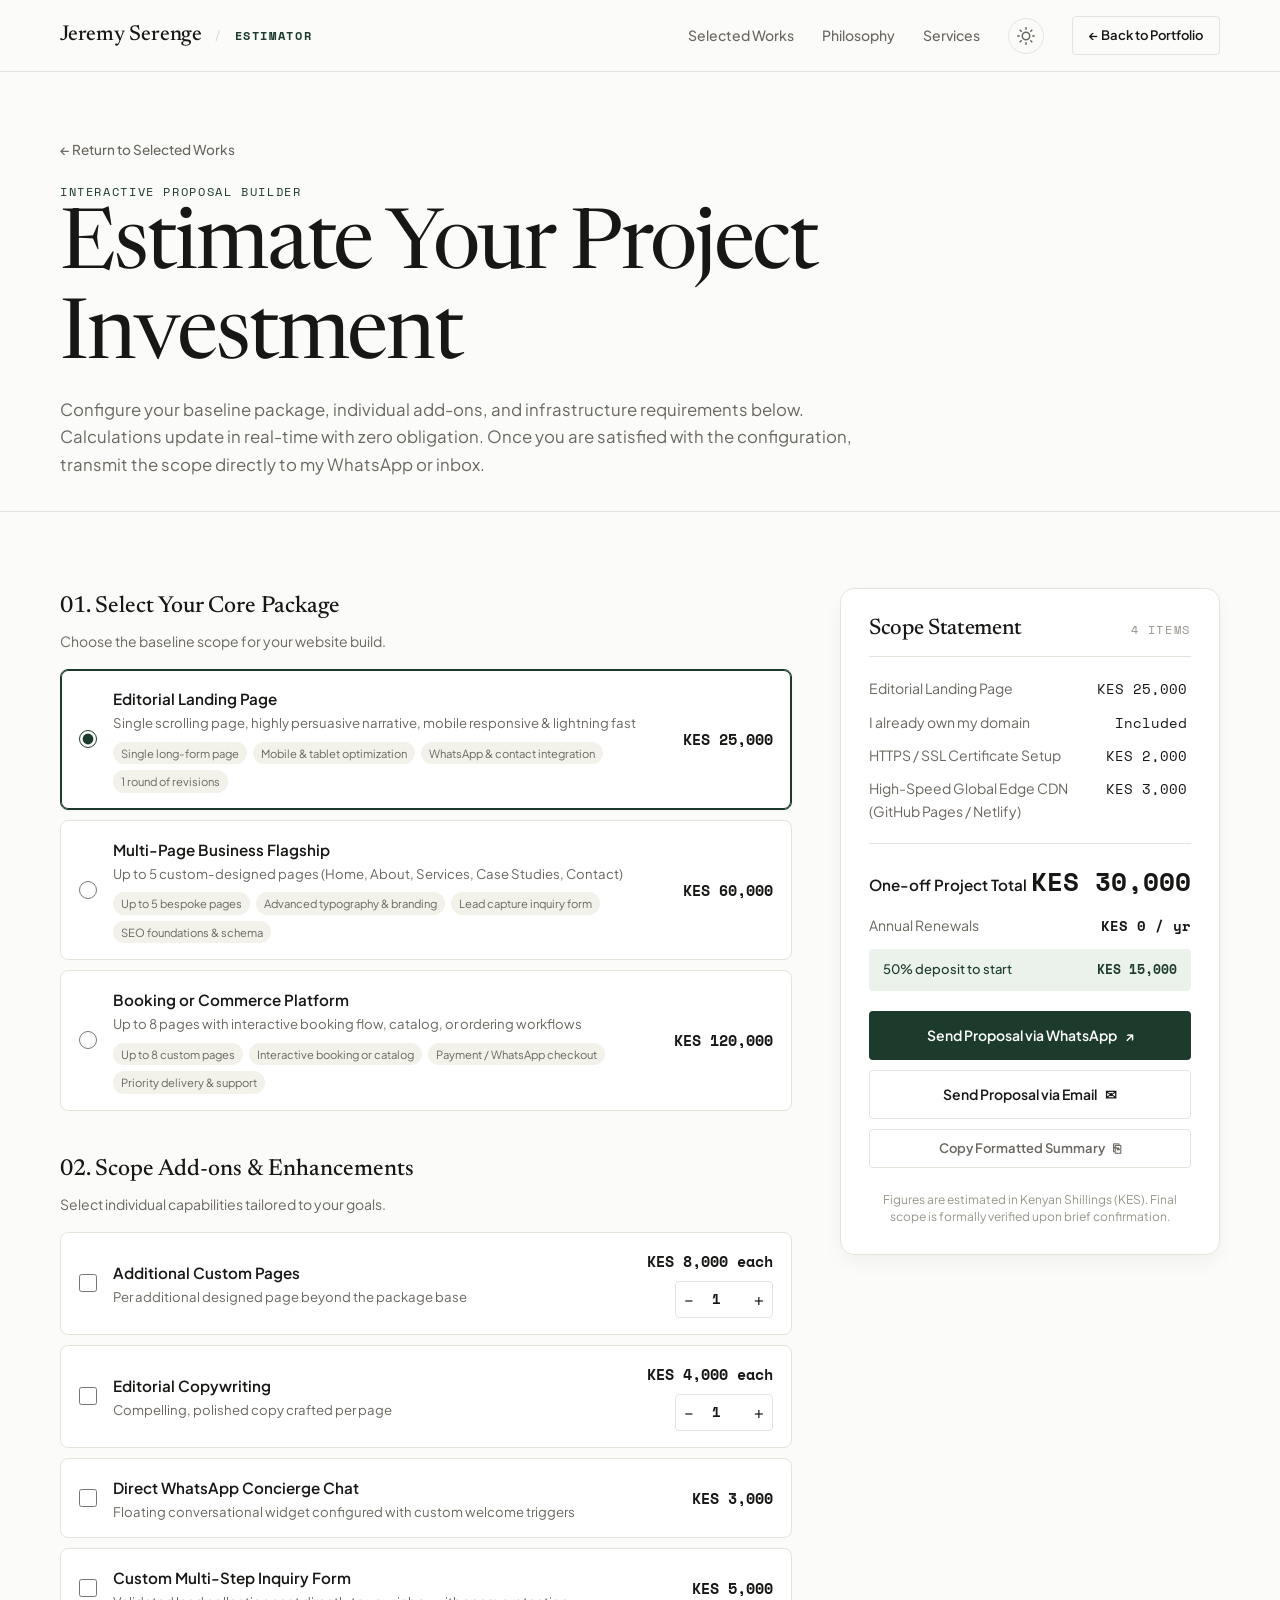
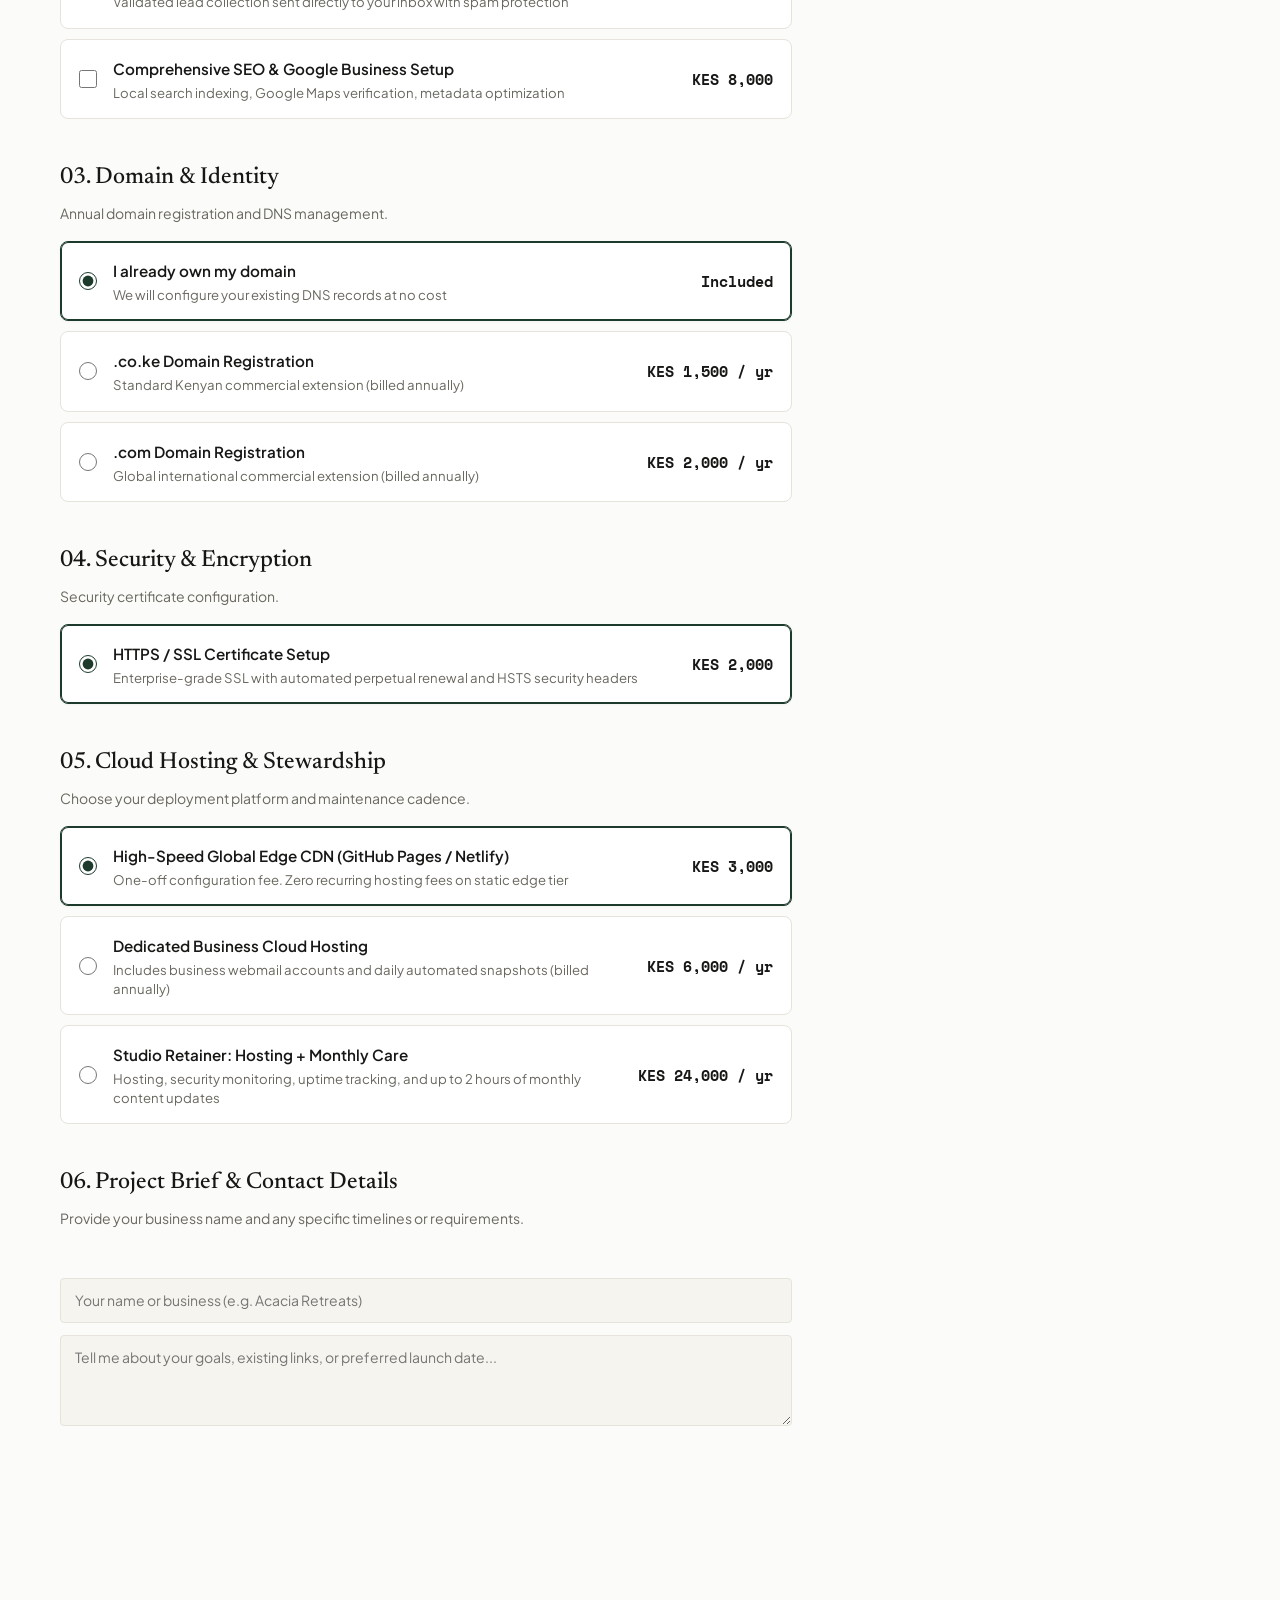
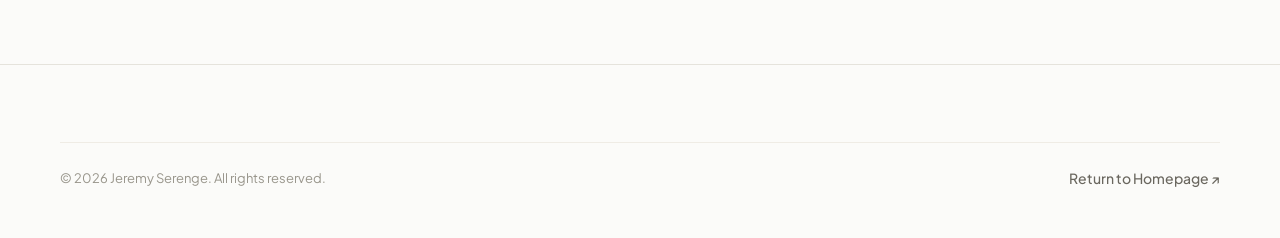
==== quote/index.html @ 9bf489de "Transform site into editorial portfolio and dedicated quote builder" ====
<!DOCTYPE html>
<html lang="en">
<head>
  <meta charset="utf-8">
  <meta name="viewport" content="width=device-width, initial-scale=1.0">
  <meta name="robots" content="noindex">
  <title>Project Investment Estimator | Jeremy Serenge</title>
  
  <link rel="preconnect" href="https://fonts.googleapis.com">
  <link rel="preconnect" href="https://fonts.gstatic.com" crossorigin>
  <link href="https://fonts.googleapis.com/css2?family=Newsreader:ital,opsz,wght@0,6..72,400;0,6..72,500;0,6..72,600;1,6..72,400;1,6..72,500&family=Plus+Jakarta+Sans:wght@400;500;600;700&family=Space+Mono:wght@400;700&display=swap" rel="stylesheet">
  
  <link rel="stylesheet" href="../assets/css/main.css">
  <style>
    /* Estimator-specific adjustments */
    .quote-hero {
      padding-top: clamp(2.5rem, 5vw, 4rem);
      padding-bottom: 2rem;
      border-bottom: 1px solid var(--border);
    }
    .back-nav {
      display: inline-flex;
      align-items: center;
      gap: 8px;
      font-size: 0.85rem;
      font-weight: 500;
      color: var(--text-secondary);
      margin-bottom: 16px;
      transition: color 0.15s ease;
    }
    .back-nav:hover {
      color: var(--text);
    }
    .toast {
      position: fixed;
      bottom: 80px;
      left: 50%;
      transform: translateX(-50%) translateY(20px);
      background: var(--text);
      color: var(--bg);
      padding: 10px 20px;
      border-radius: var(--radius-pill);
      font-size: 0.85rem;
      font-weight: 600;
      opacity: 0;
      pointer-events: none;
      transition: all 0.25s cubic-bezier(0.16, 1, 0.3, 1);
      z-index: 1000;
      box-shadow: var(--shadow-lg);
    }
    .toast.show {
      opacity: 1;
      transform: translateX(-50%) translateY(0);
    }
  </style>
</head>
<body>

  <!-- Site Navigation Header -->
  <header class="site-header">
    <div class="container header-inner">
      <div class="brand-mark">
        <a href="../index.html" class="brand-title" id="site-name">Jeremy Serenge</a>
        <span class="mono-tag" style="opacity:0.4;">/</span>
        <span class="mono-tag" style="color:var(--accent); font-weight:700;">ESTIMATOR</span>
      </div>
      
      <nav class="header-nav">
        <a href="../index.html#works" class="nav-link">Selected Works</a>
        <a href="../index.html#philosophy" class="nav-link">Philosophy</a>
        <a href="../index.html#services" class="nav-link">Services</a>
        
        <button class="theme-toggle" id="theme-btn" aria-label="Toggle theme">
          <svg width="18" height="18" viewBox="0 0 24 24" fill="none" stroke="currentColor" stroke-width="2" stroke-linecap="round" stroke-linejoin="round">
            <circle cx="12" cy="12" r="5"></circle>
            <line x1="12" y1="1" x2="12" y2="3"></line>
            <line x1="12" y1="21" x2="12" y2="23"></line>
            <line x1="4.22" y1="4.22" x2="5.64" y2="5.64"></line>
            <line x1="18.36" y1="18.36" x2="19.78" y2="19.78"></line>
            <line x1="1" y1="12" x2="3" y2="12"></line>
            <line x1="21" y1="12" x2="23" y2="12"></line>
            <line x1="4.22" y1="19.78" x2="5.64" y2="18.36"></line>
            <line x1="18.36" y1="5.64" x2="19.78" y2="4.22"></line>
          </svg>
        </button>

        <a href="../index.html" class="btn btn-outline btn-sm">← Back to Portfolio</a>
      </nav>
    </div>
  </header>

  <main>
    <!-- Estimator Introduction -->
    <section class="quote-hero">
      <div class="container">
        <a href="../index.html" class="back-nav">← Return to Selected Works</a>
        <div class="section-title-wrap">
          <div>
            <span class="mono-tag" style="color:var(--accent);">INTERACTIVE PROPOSAL BUILDER</span>
            <h1 class="hero-title" style="margin-bottom:12px;">Estimate Your Project Investment</h1>
          </div>
        </div>
        <p class="section-desc" style="max-width:68ch;">
          Configure your baseline package, individual add-ons, and infrastructure requirements below. Calculations update in real-time with zero obligation. Once you are satisfied with the configuration, transmit the scope directly to my WhatsApp or inbox.
        </p>
      </div>
    </section>

    <!-- Estimator Form & Interactive Statement -->
    <section style="padding: 2.5rem 0 6rem;">
      <div class="container">
        <div class="quote-layout">
          <!-- Left Column: Form Controls -->
          <div class="quote-form-col">
            <form id="quote-form" onsubmit="return false">
              <div id="pricing-groups-container">
                <!-- Dynamically generated from site-data.js -->
              </div>

              <!-- Client Information & Scope Notes -->
              <fieldset class="quote-group" style="border-top:1px solid var(--border); padding-top:32px;">
                <legend class="quote-legend">
                  <span class="quote-legend-title">06. Project Brief &amp; Contact Details</span>
                  <span class="quote-legend-desc">Provide your business name and any specific timelines or requirements.</span>
                </legend>
                
                <div class="quote-inputs-group">
                  <input type="text" id="client-name" class="quote-field" placeholder="Your name or business (e.g. Acacia Retreats)" autocomplete="name">
                  <textarea id="client-notes" class="quote-field" rows="3" placeholder="Tell me about your goals, existing links, or preferred launch date..."></textarea>
                </div>
              </fieldset>
            </form>
          </div>

          <!-- Right Column: Sticky Statement of Investment -->
          <aside class="quote-summary-card" id="summary-section">
            <div class="summary-heading">
              <h2 class="summary-title">Scope Statement</h2>
              <span class="mono-tag" id="summary-item-count">0 ITEMS</span>
            </div>

            <ul class="summary-items-list" id="summary-lines">
              <!-- Itemized line items populated by JS -->
            </ul>

            <div class="summary-totals">
              <div class="total-row">
                <span style="font-weight:600; font-size:0.95rem;">One-off Project Total</span>
                <span class="total-main" id="total-once">KES 0</span>
              </div>
              <div class="total-row" style="color:var(--text-secondary); font-size:0.875rem;">
                <span>Annual Renewals</span>
                <span class="opt-price" id="total-year" style="font-size:0.875rem;">KES 0 / yr</span>
              </div>
              <div class="deposit-callout" id="deposit-box">
                <span id="deposit-label">50% deposit to commence</span>
                <span id="deposit-amount" style="font-family:var(--font-mono); font-weight:700;">KES 0</span>
              </div>
            </div>

            <div class="quote-btn-stack">
              <a class="btn btn-accent" id="btn-whatsapp" target="_blank" rel="noopener">
                <span>Send Proposal via WhatsApp</span>
                <span>↗</span>
              </a>
              <a class="btn btn-outline" id="btn-email">
                <span>Send Proposal via Email</span>
                <span>✉</span>
              </a>
              <button type="button" class="btn btn-outline btn-sm" id="btn-copy" onclick="copyQuoteSummary()" style="color:var(--text-secondary);">
                <span>Copy Formatted Summary</span>
                <span>⎘</span>
              </button>
            </div>

            <p style="font-size:0.75rem; color:var(--text-tertiary); line-height:1.4; text-align:center; margin-top:4px;">
              Figures are estimated in Kenyan Shillings (KES). Final scope is formally verified upon brief confirmation.
            </p>
          </aside>
        </div>
      </div>
    </section>
  </main>

  <!-- Mobile Floating Quick Bar -->
  <div class="mobile-quote-bar">
    <div class="mobile-quote-total-group">
      <span class="mobile-total-label">Estimated Investment</span>
      <span class="mobile-total-val" id="mobile-bar-total">KES 0</span>
    </div>
    <button class="btn btn-accent btn-sm" onclick="scrollToSummary()">
      <span>Review &amp; Transmit</span>
      <span>↑</span>
    </button>
  </div>

  <!-- Toast Notification -->
  <div class="toast" id="toast">Summary copied to clipboard</div>

  <!-- Site Footer -->
  <footer class="site-footer">
    <div class="container">
      <div class="footer-bottom">
        <span>&copy; <span id="year">2026</span> <span id="footer-cr-name">Jeremy Serenge</span>. All rights reserved.</span>
        <a href="../index.html" class="nav-link">Return to Homepage ↗</a>
      </div>
    </div>
  </footer>

  <script src="../assets/site-data.js"></script>
  <script>
    const S = window.SITE;
    const P = S.pricing;
    const currency = P.currency || 'KES';
    const kes = n => `${currency} ${Math.round(n).toLocaleString('en-US')}`;

    // Theme Management
    const themeBtn = document.getElementById('theme-btn');
    const currentTheme = localStorage.getItem('theme') || (window.matchMedia('(prefers-color-scheme: dark)').matches ? 'dark' : 'light');
    document.documentElement.setAttribute('data-theme', currentTheme);

    themeBtn.addEventListener('click', () => {
      const active = document.documentElement.getAttribute('data-theme');
      const next = active === 'dark' ? 'light' : 'dark';
      document.documentElement.setAttribute('data-theme', next);
      localStorage.setItem('theme', next);
    });

    if (S.me) {
      document.getElementById('site-name').textContent = S.me.name;
      document.getElementById('footer-cr-name').textContent = S.me.name;
      document.title = `Project Investment Estimator | ${S.me.name}`;
    }

    // Render Pricing Groups
    const groupsContainer = document.getElementById('pricing-groups-container');
    groupsContainer.innerHTML = P.groups.map(g => {
      const isMulti = !!g.multi;
      const inputType = isMulti ? 'checkbox' : 'radio';

      const itemsHtml = g.items.map((it, i) => {
        const isChecked = !isMulti && i === 0;
        const featuresHtml = it.features ? `
          <div class="opt-features">
            ${it.features.map(f => `<span class="opt-pill">${f}</span>`).join('')}
          </div>` : '';

        const stepperHtml = it.qty ? `
          <div class="opt-qty-stepper" onclick="event.stopPropagation()">
            <button type="button" class="qty-btn" onclick="stepQty('${it.id}', -1)">−</button>
            <input type="number" class="qty-input" min="1" max="20" value="1" data-q="${it.id}" aria-label="Quantity" oninput="calculateQuote()">
            <button type="button" class="qty-btn" onclick="stepQty('${it.id}', 1)">+</button>
          </div>` : '';

        return `
          <label class="quote-card-opt" for="opt-${it.id}">
            <input type="${inputType}" name="${g.id}" id="opt-${it.id}" value="${it.id}" ${isChecked ? 'checked' : ''} onchange="calculateQuote()">
            <div class="opt-details">
              <span class="opt-label">${it.label}</span>
              ${it.note ? `<span class="opt-note">${it.note}</span>` : ''}
              ${featuresHtml}
            </div>
            <div class="opt-price-col">
              <span class="opt-price">
                ${it.price ? kes(it.price) + (it.per === 'year' ? ' / yr' : '') + (it.qty ? ' each' : '') : 'Included'}
              </span>
              ${stepperHtml}
            </div>
          </label>
        `;
      }).join('');

      return `
        <fieldset class="quote-group">
          <legend class="quote-legend">
            <span class="quote-legend-title">${g.title}</span>
            ${g.description ? `<span class="quote-legend-desc">${g.description}</span>` : ''}
          </legend>
          <div class="options-stack">
            ${itemsHtml}
          </div>
        </fieldset>
      `;
    }).join('');

    window.stepQty = function(id, delta) {
      const input = document.querySelector(`[data-q="${id}"]`);
      if (!input) return;
      const current = parseInt(input.value, 10) || 1;
      const next = Math.max(1, current + delta);
      input.value = next;
      // Also ensure parent checkbox is checked
      const checkbox = document.getElementById(`opt-${id}`);
      if (checkbox && !checkbox.checked) checkbox.checked = true;
      calculateQuote();
    };

    let cachedSummaryText = '';

    window.calculateQuote = function() {
      let onceTotal = 0;
      let yearTotal = 0;
      let lineItems = [];

      P.groups.forEach(g => {
        g.items.forEach(it => {
          const input = document.querySelector(`input[name="${g.id}"][value="${it.id}"]`);
          if (!input || !input.checked) return;

          const qtyEl = document.querySelector(`[data-q="${it.id}"]`);
          const qty = qtyEl ? Math.max(1, parseInt(qtyEl.value, 10) || 1) : 1;
          const cost = (it.price || 0) * qty;

          if (it.per === 'year') {
            yearTotal += cost;
          } else {
            onceTotal += cost;
          }

          if (cost > 0 || it.price === 0) {
            lineItems.push({
              label: it.label + (qty > 1 ? ` (×${qty})` : ''),
              cost: cost,
              isYearly: it.per === 'year'
            });
          }
        });
      });

      // Update UI lines
      const linesContainer = document.getElementById('summary-lines');
      linesContainer.innerHTML = lineItems.map(item => `
        <li class="summary-item-row">
          <span class="summary-item-label">${item.label}</span>
          <span class="summary-item-val">${item.cost > 0 ? kes(item.cost) + (item.isYearly ? '/yr' : '') : 'Included'}</span>
        </li>
      `).join('');

      document.getElementById('summary-item-count').textContent = `${lineItems.length} ITEMS`;
      document.getElementById('total-once').textContent = kes(onceTotal);
      document.getElementById('mobile-bar-total').textContent = kes(onceTotal);
      document.getElementById('total-year').textContent = `${kes(yearTotal)} / yr`;

      const depositVal = Math.round(onceTotal * (P.depositPct || 50) / 100);
      document.getElementById('deposit-amount').textContent = kes(depositVal);
      document.getElementById('deposit-label').textContent = `${P.depositPct || 50}% deposit to start`;

      // Compose Share Message
      const clientName = (document.getElementById('client-name').value || '').trim() || '(Not provided)';
      const clientNotes = (document.getElementById('client-notes').value || '').trim() || 'None';

      const itemsText = lineItems.map(it => `• ${it.label}: ${it.cost > 0 ? kes(it.cost) + (it.isYearly ? '/yr' : '') : 'Included'}`).join('\n');
      
      const message = `*Website Project Proposal — ${S.me.name}*\n\n` +
        `*Client / Business:* ${clientName}\n\n` +
        `*Selected Scope & Specifications:*\n${itemsText}\n\n` +
        `*One-off Investment Total:* ${kes(onceTotal)}\n` +
        (yearTotal > 0 ? `*Annual Renewals:* ${kes(yearTotal)}/year\n` : '') +
        `*Initial Deposit (${P.depositPct || 50}%):* ${kes(depositVal)}\n\n` +
        `*Project Notes / Brief:* ${clientNotes}\n\n` +
        `Generated via ${window.location.origin}${window.location.pathname}`;

      cachedSummaryText = message;

      // WhatsApp Link
      const waNumber = S.me.whatsapp || '';
      document.getElementById('btn-whatsapp').href = `https://wa.me/${waNumber}?text=${encodeURIComponent(message)}`;

      // Email Link
      const emailRecipient = S.me.email || '';
      const emailSubject = `Website Project Proposal — ${clientName !== '(Not provided)' ? clientName : 'New Client'}`;
      document.getElementById('btn-email').href = `mailto:${emailRecipient}?subject=${encodeURIComponent(emailSubject)}&body=${encodeURIComponent(message)}`;
    };

    window.copyQuoteSummary = function() {
      if (!cachedSummaryText) calculateQuote();
      navigator.clipboard.writeText(cachedSummaryText).then(() => {
        showToast('Summary copied to clipboard');
      }).catch(() => {
        showToast('Unable to copy automatically');
      });
    };

    window.showToast = function(msg) {
      const toast = document.getElementById('toast');
      toast.textContent = msg;
      toast.classList.add('show');
      setTimeout(() => toast.classList.remove('show'), 2500);
    };

    window.scrollToSummary = function() {
      document.getElementById('summary-section').scrollIntoView({ behavior: 'smooth' });
    };

    document.getElementById('client-name').addEventListener('input', calculateQuote);
    document.getElementById('client-notes').addEventListener('input', calculateQuote);

    // Initial calculation
    calculateQuote();
    document.getElementById('year').textContent = new Date().getFullYear();
  </script>
</body>
</html>
---- assets/css/main.css ----
/* ==========================================================================
   Editorial Design System — Webquotations / Studio Portfolio
   ========================================================================== */

:root {
  --font-serif: 'Newsreader', Georgia, 'Times New Roman', serif;
  --font-sans: 'Plus Jakarta Sans', -apple-system, BlinkMacSystemFont, 'Segoe UI', Roboto, sans-serif;
  --font-mono: 'Space Mono', 'JetBrains Mono', SFMono-Regular, Menlo, monospace;

  /* Editorial Palette (Light Default) */
  --bg: #FBFBF9;
  --bg-subtle: #F5F4EE;
  --surface: #FFFFFF;
  --surface-alt: #F2F1EA;
  --text: #171715;
  --text-secondary: #6A675F;
  --text-tertiary: #98958B;
  --border: #E5E3DC;
  --border-subtle: #EFECE5;
  --border-focus: #171715;
  
  --accent: #1D3B2C;
  --accent-hover: #29533E;
  --accent-light: #EBF2EC;
  --accent-on: #FFFFFF;
  --terracotta: #A4572D;
  --terracotta-light: #F7EEE7;

  --radius-sm: 4px;
  --radius-md: 8px;
  --radius-lg: 14px;
  --radius-pill: 9999px;

  --shadow-sm: 0 1px 3px rgba(23, 23, 21, 0.04);
  --shadow-md: 0 8px 24px -4px rgba(23, 23, 21, 0.06);
  --shadow-lg: 0 20px 48px -8px rgba(23, 23, 21, 0.08);

  --container-max: 1240px;
  --container-narrow: 840px;
  --header-height: 72px;
}

[data-theme="dark"] {
  --bg: #121312;
  --bg-subtle: #181918;
  --surface: #1B1D1B;
  --surface-alt: #222421;
  --text: #F3F2ED;
  --text-secondary: #9B988E;
  --text-tertiary: #6C6A62;
  --border: #2E302D;
  --border-subtle: #242623;
  --border-focus: #F3F2ED;

  --accent: #499E71;
  --accent-hover: #5DB585;
  --accent-light: #16261C;
  --accent-on: #0D1610;
  --terracotta: #D77B4A;
  --terracotta-light: #2A1A12;

  --shadow-sm: 0 1px 3px rgba(0, 0, 0, 0.3);
  --shadow-md: 0 8px 24px -4px rgba(0, 0, 0, 0.45);
  --shadow-lg: 0 20px 48px -8px rgba(0, 0, 0, 0.6);
}

@media (prefers-color-scheme: dark) {
  :root:not([data-theme="light"]) {
    --bg: #121312;
    --bg-subtle: #181918;
    --surface: #1B1D1B;
    --surface-alt: #222421;
    --text: #F3F2ED;
    --text-secondary: #9B988E;
    --text-tertiary: #6C6A62;
    --border: #2E302D;
    --border-subtle: #242623;
    --border-focus: #F3F2ED;

    --accent: #499E71;
    --accent-hover: #5DB585;
    --accent-light: #16261C;
    --accent-on: #0D1610;
    --terracotta: #D77B4A;
    --terracotta-light: #2A1A12;

    --shadow-sm: 0 1px 3px rgba(0, 0, 0, 0.3);
    --shadow-md: 0 8px 24px -4px rgba(0, 0, 0, 0.45);
    --shadow-lg: 0 20px 48px -8px rgba(0, 0, 0, 0.6);
  }
}

/* ==========================================================================
   Base Styles & Reset
   ========================================================================== */
*, *::before, *::after {
  box-sizing: border-box;
  margin: 0;
  padding: 0;
}

html {
  font-size: 16px;
  scroll-behavior: smooth;
  scroll-padding-top: calc(var(--header-height) + 24px);
  -webkit-text-size-adjust: 100%;
}

body {
  background-color: var(--bg);
  color: var(--text);
  font-family: var(--font-sans);
  font-size: 1rem;
  line-height: 1.65;
  -webkit-font-smoothing: antialiased;
  -moz-osx-font-smoothing: grayscale;
  transition: background-color 0.25s ease, color 0.25s ease;
  overflow-x: hidden;
}

img, svg {
  display: block;
  max-width: 100%;
  height: auto;
}

a {
  color: inherit;
  text-decoration: none;
}

button, input, select, textarea {
  font: inherit;
  color: inherit;
}

:focus-visible {
  outline: 2px solid var(--accent);
  outline-offset: 3px;
}

/* ==========================================================================
   Typography
   ========================================================================== */
h1, h2, h3, h4, h5, h6 {
  font-family: var(--font-serif);
  font-weight: 400;
  line-height: 1.15;
  color: var(--text);
  letter-spacing: -0.015em;
}

.serif-italic {
  font-family: var(--font-serif);
  font-style: italic;
}

.mono-tag {
  font-family: var(--font-mono);
  font-size: 0.725rem;
  letter-spacing: 0.14em;
  text-transform: uppercase;
  color: var(--text-tertiary);
}

/* ==========================================================================
   Containers & Layout Grids
   ========================================================================== */
.container {
  width: 100%;
  max-width: var(--container-max);
  margin-left: auto;
  margin-right: auto;
  padding-left: clamp(1.25rem, 4vw, 2.5rem);
  padding-right: clamp(1.25rem, 4vw, 2.5rem);
}

.container-narrow {
  width: 100%;
  max-width: var(--container-narrow);
  margin-left: auto;
  margin-right: auto;
  padding-left: clamp(1.25rem, 4vw, 2.5rem);
  padding-right: clamp(1.25rem, 4vw, 2.5rem);
}

/* ==========================================================================
   Navigation & Header
   ========================================================================== */
.site-header {
  position: sticky;
  top: 0;
  z-index: 100;
  height: var(--header-height);
  background: rgba(251, 251, 249, 0.88);
  backdrop-filter: blur(14px);
  -webkit-backdrop-filter: blur(14px);
  border-bottom: 1px solid var(--border);
  transition: background-color 0.25s ease, border-color 0.25s ease;
}

[data-theme="dark"] .site-header,
@media (prefers-color-scheme: dark) {
  :root:not([data-theme="light"]) .site-header {
    background: rgba(18, 19, 18, 0.88);
  }
}

.header-inner {
  display: flex;
  align-items: center;
  justify-content: space-between;
  height: 100%;
}

.brand-mark {
  display: flex;
  align-items: center;
  gap: 12px;
}

.brand-title {
  font-family: var(--font-serif);
  font-size: 1.35rem;
  font-weight: 500;
  letter-spacing: -0.01em;
}

.status-badge {
  display: inline-flex;
  align-items: center;
  gap: 6px;
  padding: 4px 10px;
  background: var(--accent-light);
  color: var(--accent);
  border-radius: var(--radius-pill);
  font-size: 0.75rem;
  font-weight: 500;
}

.status-dot {
  width: 6px;
  height: 6px;
  border-radius: 50%;
  background-color: currentColor;
  position: relative;
}

.status-dot::after {
  content: '';
  position: absolute;
  inset: -3px;
  border-radius: 50%;
  background-color: currentColor;
  opacity: 0.35;
  animation: pulse-ring 2s infinite ease-out;
}

@keyframes pulse-ring {
  0% { transform: scale(0.8); opacity: 0.6; }
  100% { transform: scale(2.2); opacity: 0; }
}

.header-nav {
  display: flex;
  align-items: center;
  gap: 28px;
}

.nav-link {
  font-size: 0.875rem;
  font-weight: 500;
  color: var(--text-secondary);
  transition: color 0.15s ease;
}

.nav-link:hover, .nav-link.active {
  color: var(--text);
}

.theme-toggle {
  background: transparent;
  border: 1px solid var(--border);
  border-radius: var(--radius-pill);
  width: 36px;
  height: 36px;
  display: flex;
  align-items: center;
  justify-content: center;
  cursor: pointer;
  color: var(--text-secondary);
  transition: all 0.2s ease;
}

.theme-toggle:hover {
  color: var(--text);
  border-color: var(--text);
}

/* ==========================================================================
   Buttons & Links
   ========================================================================== */
.btn {
  display: inline-flex;
  align-items: center;
  justify-content: center;
  gap: 8px;
  padding: 12px 24px;
  font-size: 0.875rem;
  font-weight: 600;
  border-radius: var(--radius-sm);
  transition: all 0.2s cubic-bezier(0.16, 1, 0.3, 1);
  cursor: pointer;
  border: 1px solid transparent;
  white-space: nowrap;
}

.btn-primary {
  background: var(--text);
  color: var(--bg);
}

.btn-primary:hover {
  opacity: 0.9;
  transform: translateY(-1px);
}

.btn-accent {
  background: var(--accent);
  color: var(--accent-on);
}

.btn-accent:hover {
  background: var(--accent-hover);
  transform: translateY(-1px);
}

.btn-outline {
  background: transparent;
  border-color: var(--border);
  color: var(--text);
}

.btn-outline:hover {
  border-color: var(--text);
  background: var(--surface-alt);
}

.btn-sm {
  padding: 8px 16px;
  font-size: 0.8125rem;
}

/* ==========================================================================
   Editorial Hero Section
   ========================================================================== */
.hero-section {
  padding-top: clamp(3.5rem, 8vw, 7rem);
  padding-bottom: clamp(3.5rem, 8vw, 6rem);
  border-bottom: 1px solid var(--border);
}

.hero-meta {
  display: flex;
  align-items: center;
  gap: 16px;
  margin-bottom: 24px;
}

.hero-title {
  font-size: clamp(2.6rem, 6.5vw, 5.2rem);
  font-weight: 400;
  line-height: 1.08;
  letter-spacing: -0.025em;
  max-width: 17ch;
  margin-bottom: 32px;
}

.hero-bio {
  font-size: clamp(1.05rem, 2vw, 1.25rem);
  line-height: 1.6;
  color: var(--text-secondary);
  max-width: 58ch;
  margin-bottom: 40px;
}

.hero-actions {
  display: flex;
  flex-wrap: wrap;
  gap: 16px;
  align-items: center;
}

.hero-indicators {
  margin-top: clamp(3rem, 6vw, 5rem);
  display: grid;
  grid-template-columns: repeat(auto-fit, minmax(200px, 1fr));
  gap: 24px;
  padding-top: 32px;
  border-top: 1px solid var(--border-subtle);
}

.indicator-item {
  display: flex;
  flex-direction: column;
  gap: 4px;
}

.indicator-value {
  font-family: var(--font-serif);
  font-size: 1.5rem;
  font-weight: 500;
  color: var(--text);
}

.indicator-label {
  font-size: 0.85rem;
  color: var(--text-secondary);
}

/* ==========================================================================
   Selected Works / Demos Section
   ========================================================================== */
.section-header {
  display: flex;
  flex-direction: column;
  gap: 12px;
  margin-bottom: clamp(2.5rem, 5vw, 4rem);
}

.section-title-wrap {
  display: flex;
  align-items: baseline;
  justify-content: space-between;
  flex-wrap: wrap;
  gap: 16px;
}

.section-title {
  font-size: clamp(2rem, 4vw, 3rem);
}

.section-desc {
  font-size: 1.05rem;
  color: var(--text-secondary);
  max-width: 56ch;
}

.works-grid {
  display: flex;
  flex-direction: column;
  gap: clamp(2.5rem, 5vw, 4.5rem);
}

.work-card {
  display: grid;
  grid-template-columns: 1.15fr 1fr;
  gap: clamp(2rem, 4vw, 3.5rem);
  align-items: center;
  padding-bottom: clamp(2.5rem, 5vw, 4.5rem);
  border-bottom: 1px solid var(--border-subtle);
}

.work-card:last-child {
  border-bottom: none;
  padding-bottom: 0;
}

.work-card.reverse {
  grid-template-columns: 1fr 1.15fr;
}

.work-card.reverse .work-visual {
  order: 2;
}

.work-card.reverse .work-content {
  order: 1;
}

.work-visual {
  position: relative;
  background: var(--surface-alt);
  border: 1px solid var(--border);
  border-radius: var(--radius-md);
  overflow: hidden;
  aspect-ratio: 16 / 10;
  transition: transform 0.3s cubic-bezier(0.16, 1, 0.3, 1), box-shadow 0.3s ease;
}

.work-visual:hover {
  transform: translateY(-2px);
  box-shadow: var(--shadow-md);
}

.work-img {
  width: 100%;
  height: 100%;
  object-fit: cover;
  object-position: center top;
}

.work-content {
  display: flex;
  flex-direction: column;
  gap: 16px;
}

.work-meta-top {
  display: flex;
  align-items: center;
  gap: 12px;
}

.work-title {
  font-size: clamp(1.8rem, 3.2vw, 2.4rem);
  font-weight: 500;
}

.work-type {
  font-size: 0.925rem;
  color: var(--terracotta);
  font-weight: 500;
}

.work-blurb {
  font-size: 1rem;
  color: var(--text-secondary);
  line-height: 1.6;
}

.work-tags {
  display: flex;
  flex-wrap: wrap;
  gap: 8px;
  margin-top: 4px;
}

.tag-badge {
  font-size: 0.75rem;
  padding: 4px 10px;
  background: var(--surface-alt);
  border: 1px solid var(--border-subtle);
  border-radius: var(--radius-pill);
  color: var(--text-secondary);
}

.work-links {
  display: flex;
  align-items: center;
  gap: 14px;
  margin-top: 8px;
}

/* ==========================================================================
   Studio Philosophy & Disciplines
   ========================================================================== */
.philosophy-grid {
  display: grid;
  grid-template-columns: repeat(auto-fit, minmax(260px, 1fr));
  gap: 32px;
}

.philosophy-item {
  border-top: 1px solid var(--border);
  padding-top: 24px;
  display: flex;
  flex-direction: column;
  gap: 12px;
}

.philosophy-num {
  font-family: var(--font-mono);
  font-size: 0.8rem;
  color: var(--accent);
}

.philosophy-title {
  font-size: 1.35rem;
  font-weight: 500;
}

.philosophy-desc {
  font-size: 0.925rem;
  color: var(--text-secondary);
  line-height: 1.65;
}

/* ==========================================================================
   Editorial Services Section
   ========================================================================== */
.services-list {
  display: grid;
  grid-template-columns: 1fr;
  border-top: 1px solid var(--border);
}

.service-row {
  display: grid;
  grid-template-columns: 80px 240px 1fr;
  gap: 24px;
  align-items: baseline;
  padding: 28px 0;
  border-bottom: 1px solid var(--border-subtle);
}

.service-num {
  font-family: var(--font-mono);
  font-size: 0.8rem;
  color: var(--text-tertiary);
}

.service-name {
  font-family: var(--font-serif);
  font-size: 1.35rem;
  font-weight: 500;
}

.service-summary {
  font-size: 0.95rem;
  color: var(--text-secondary);
  line-height: 1.6;
}

/* ==========================================================================
   Editorial CTA Banner
   ========================================================================== */
.cta-banner {
  background: var(--surface);
  border: 1px solid var(--border);
  border-radius: var(--radius-lg);
  padding: clamp(2.5rem, 6vw, 4.5rem);
  display: flex;
  flex-direction: column;
  gap: 24px;
  align-items: flex-start;
  box-shadow: var(--shadow-sm);
  margin-top: clamp(3rem, 6vw, 5rem);
}

.cta-banner h2 {
  font-size: clamp(2rem, 4vw, 3.2rem);
  max-width: 20ch;
}

.cta-banner p {
  color: var(--text-secondary);
  font-size: 1.1rem;
  max-width: 54ch;
}

/* ==========================================================================
   Interactive Quote Builder (quote/index.html)
   ========================================================================== */
.quote-layout {
  display: grid;
  grid-template-columns: 1fr 380px;
  gap: 48px;
  align-items: start;
  margin-top: 36px;
}

.quote-group {
  margin-bottom: 40px;
  border: none;
  padding: 0;
}

.quote-legend {
  display: flex;
  flex-direction: column;
  gap: 4px;
  margin-bottom: 16px;
  width: 100%;
}

.quote-legend-title {
  font-family: var(--font-serif);
  font-size: 1.45rem;
  font-weight: 500;
  color: var(--text);
}

.quote-legend-desc {
  font-size: 0.875rem;
  color: var(--text-secondary);
}

.options-stack {
  display: flex;
  flex-direction: column;
  gap: 10px;
}

.quote-card-opt {
  display: grid;
  grid-template-columns: auto 1fr auto;
  gap: 16px;
  align-items: center;
  padding: 16px 18px;
  background: var(--surface);
  border: 1px solid var(--border);
  border-radius: var(--radius-md);
  cursor: pointer;
  transition: all 0.2s cubic-bezier(0.16, 1, 0.3, 1);
  user-select: none;
}

.quote-card-opt:hover {
  border-color: var(--text-tertiary);
  background: var(--surface-alt);
}

.quote-card-opt:has(input:checked) {
  border-color: var(--accent);
  background: var(--surface);
  box-shadow: inset 0 0 0 1px var(--accent), var(--shadow-sm);
}

.quote-card-opt input[type="radio"],
.quote-card-opt input[type="checkbox"] {
  accent-color: var(--accent);
  width: 18px;
  height: 18px;
  cursor: pointer;
}

.opt-details {
  display: flex;
  flex-direction: column;
  gap: 3px;
}

.opt-label {
  font-weight: 600;
  font-size: 0.95rem;
  color: var(--text);
}

.opt-note {
  font-size: 0.825rem;
  color: var(--text-secondary);
  line-height: 1.4;
}

.opt-features {
  display: flex;
  flex-wrap: wrap;
  gap: 6px;
  margin-top: 6px;
}

.opt-pill {
  font-size: 0.7rem;
  padding: 2px 8px;
  background: var(--surface-alt);
  border-radius: var(--radius-pill);
  color: var(--text-secondary);
}

.opt-price-col {
  text-align: right;
  display: flex;
  flex-direction: column;
  align-items: flex-end;
  gap: 8px;
}

.opt-price {
  font-family: var(--font-mono);
  font-weight: 600;
  font-size: 0.925rem;
  color: var(--text);
  white-space: nowrap;
}

.opt-qty-stepper {
  display: inline-flex;
  align-items: center;
  border: 1px solid var(--border);
  border-radius: var(--radius-sm);
  background: var(--surface);
}

.qty-btn {
  background: transparent;
  border: none;
  padding: 4px 8px;
  cursor: pointer;
  color: var(--text);
}

.qty-input {
  width: 44px;
  text-align: center;
  border: none;
  background: transparent;
  font-family: var(--font-mono);
  font-size: 0.85rem;
  font-weight: 600;
}

/* Statement of Investment (Sticky Summary on Desktop) */
.quote-summary-card {
  position: sticky;
  top: calc(var(--header-height) + 24px);
  background: var(--surface);
  border: 1px solid var(--border);
  border-radius: var(--radius-lg);
  padding: 28px;
  box-shadow: var(--shadow-md);
  display: flex;
  flex-direction: column;
  gap: 20px;
}

.summary-heading {
  display: flex;
  align-items: baseline;
  justify-content: space-between;
  border-bottom: 1px solid var(--border);
  padding-bottom: 14px;
}

.summary-title {
  font-family: var(--font-serif);
  font-size: 1.4rem;
  font-weight: 500;
}

.summary-items-list {
  list-style: none;
  display: flex;
  flex-direction: column;
  gap: 10px;
  max-height: 280px;
  overflow-y: auto;
  padding-right: 4px;
}

.summary-item-row {
  display: flex;
  justify-content: space-between;
  align-items: baseline;
  font-size: 0.875rem;
  gap: 12px;
}

.summary-item-label {
  color: var(--text-secondary);
}

.summary-item-val {
  font-family: var(--font-mono);
  font-weight: 500;
  color: var(--text);
  white-space: nowrap;
}

.summary-totals {
  border-top: 1px solid var(--border);
  padding-top: 16px;
  display: flex;
  flex-direction: column;
  gap: 12px;
}

.total-row {
  display: flex;
  justify-content: space-between;
  align-items: baseline;
}

.total-main {
  font-family: var(--font-mono);
  font-size: 1.6rem;
  font-weight: 700;
  color: var(--text);
}

.deposit-callout {
  background: var(--accent-light);
  color: var(--accent);
  padding: 10px 14px;
  border-radius: var(--radius-sm);
  font-size: 0.8125rem;
  display: flex;
  justify-content: space-between;
  font-weight: 500;
}

.quote-inputs-group {
  display: flex;
  flex-direction: column;
  gap: 12px;
}

.quote-field {
  width: 100%;
  padding: 10px 14px;
  background: var(--bg-subtle);
  border: 1px solid var(--border);
  border-radius: var(--radius-sm);
  color: var(--text);
  font-size: 0.875rem;
  transition: border-color 0.15s;
}

.quote-field:focus {
  outline: none;
  border-color: var(--text);
}

.quote-btn-stack {
  display: flex;
  flex-direction: column;
  gap: 10px;
}

/* Mobile Sticky Bar for Quote */
.mobile-quote-bar {
  display: none;
  position: fixed;
  bottom: 0;
  left: 0;
  right: 0;
  z-index: 90;
  background: var(--surface);
  border-top: 1px solid var(--border);
  padding: 12px 20px;
  box-shadow: 0 -4px 16px rgba(0, 0, 0, 0.08);
  justify-content: space-between;
  align-items: center;
}

.mobile-quote-total-group {
  display: flex;
  flex-direction: column;
}

.mobile-total-label {
  font-size: 0.75rem;
  color: var(--text-secondary);
}

.mobile-total-val {
  font-family: var(--font-mono);
  font-size: 1.25rem;
  font-weight: 700;
  color: var(--text);
}

/* ==========================================================================
   Interactive Device Preview Modal
   ========================================================================== */
.preview-modal-backdrop {
  position: fixed;
  inset: 0;
  z-index: 1000;
  background: rgba(18, 19, 18, 0.75);
  backdrop-filter: blur(8px);
  -webkit-backdrop-filter: blur(8px);
  display: flex;
  align-items: center;
  justify-content: center;
  padding: 20px;
  opacity: 0;
  pointer-events: none;
  transition: opacity 0.25s ease;
}

.preview-modal-backdrop.open {
  opacity: 1;
  pointer-events: auto;
}

.preview-modal-box {
  width: 100%;
  max-width: 1100px;
  height: 90vh;
  background: var(--surface);
  border: 1px solid var(--border);
  border-radius: var(--radius-lg);
  box-shadow: var(--shadow-lg);
  display: flex;
  flex-direction: column;
  overflow: hidden;
  transform: translateY(12px) scale(0.98);
  transition: transform 0.25s cubic-bezier(0.16, 1, 0.3, 1);
}

.preview-modal-backdrop.open .preview-modal-box {
  transform: translateY(0) scale(1);
}

.preview-modal-header {
  padding: 14px 20px;
  border-bottom: 1px solid var(--border);
  display: flex;
  align-items: center;
  justify-content: space-between;
  background: var(--bg-subtle);
}

.preview-device-switcher {
  display: inline-flex;
  background: var(--surface);
  border: 1px solid var(--border);
  border-radius: var(--radius-pill);
  padding: 2px;
}

.device-btn {
  background: transparent;
  border: none;
  padding: 4px 12px;
  font-size: 0.75rem;
  font-weight: 600;
  border-radius: var(--radius-pill);
  cursor: pointer;
  color: var(--text-secondary);
  transition: all 0.15s;
}

.device-btn.active {
  background: var(--text);
  color: var(--bg);
}

.preview-frame-wrap {
  flex: 1;
  background: var(--bg-subtle);
  display: flex;
  align-items: center;
  justify-content: center;
  padding: 20px;
  overflow: hidden;
}

.preview-frame {
  width: 100%;
  height: 100%;
  border: none;
  background: #FFF;
  border-radius: var(--radius-md);
  box-shadow: var(--shadow-md);
  transition: all 0.3s cubic-bezier(0.16, 1, 0.3, 1);
}

.preview-frame.phone-mode {
  width: 390px;
  height: 780px;
  max-height: 100%;
  border-radius: 36px;
  border: 8px solid #222;
  box-shadow: var(--shadow-lg);
}

/* ==========================================================================
   Colophon / Footer
   ========================================================================== */
.site-footer {
  border-top: 1px solid var(--border);
  padding: clamp(3rem, 6vw, 5rem) 0 3rem;
  margin-top: clamp(4rem, 8vw, 7rem);
}

.footer-grid {
  display: grid;
  grid-template-columns: 2fr 1fr 1fr;
  gap: 40px;
  margin-bottom: 48px;
}

.footer-brand {
  display: flex;
  flex-direction: column;
  gap: 12px;
  max-width: 40ch;
}

.footer-nav-col {
  display: flex;
  flex-direction: column;
  gap: 12px;
}

.footer-heading {
  font-family: var(--font-mono);
  font-size: 0.75rem;
  letter-spacing: 0.12em;
  text-transform: uppercase;
  color: var(--text-tertiary);
  margin-bottom: 4px;
}

.footer-bottom {
  display: flex;
  justify-content: space-between;
  align-items: center;
  flex-wrap: wrap;
  gap: 16px;
  padding-top: 24px;
  border-top: 1px solid var(--border-subtle);
  font-size: 0.8125rem;
  color: var(--text-tertiary);
}

/* ==========================================================================
   Responsive Breakpoints
   ========================================================================== */
@media (max-width: 960px) {
  .work-card, .work-card.reverse {
    grid-template-columns: 1fr;
    gap: 24px;
  }
  .work-card.reverse .work-visual {
    order: 1;
  }
  .work-card.reverse .work-content {
    order: 2;
  }
  .service-row {
    grid-template-columns: 60px 1fr;
  }
  .service-summary {
    grid-column: 2;
  }
  .quote-layout {
    grid-template-columns: 1fr;
  }
  .quote-summary-card {
    position: static;
  }
  .mobile-quote-bar {
    display: flex;
  }
  .footer-grid {
    grid-template-columns: 1fr;
    gap: 32px;
  }
}

@media (max-width: 640px) {
  .hero-indicators {
    grid-template-columns: 1fr;
    gap: 16px;
  }
  .service-row {
    grid-template-columns: 1fr;
    gap: 8px;
  }
  .service-summary {
    grid-column: 1;
  }
  .quote-card-opt {
    grid-template-columns: auto 1fr;
    align-items: start;
  }
  .opt-price-col {
    grid-column: 2;
    align-items: flex-start;
    text-align: left;
    margin-top: 6px;
  }
  .header-nav {
    display: none;
  }
}
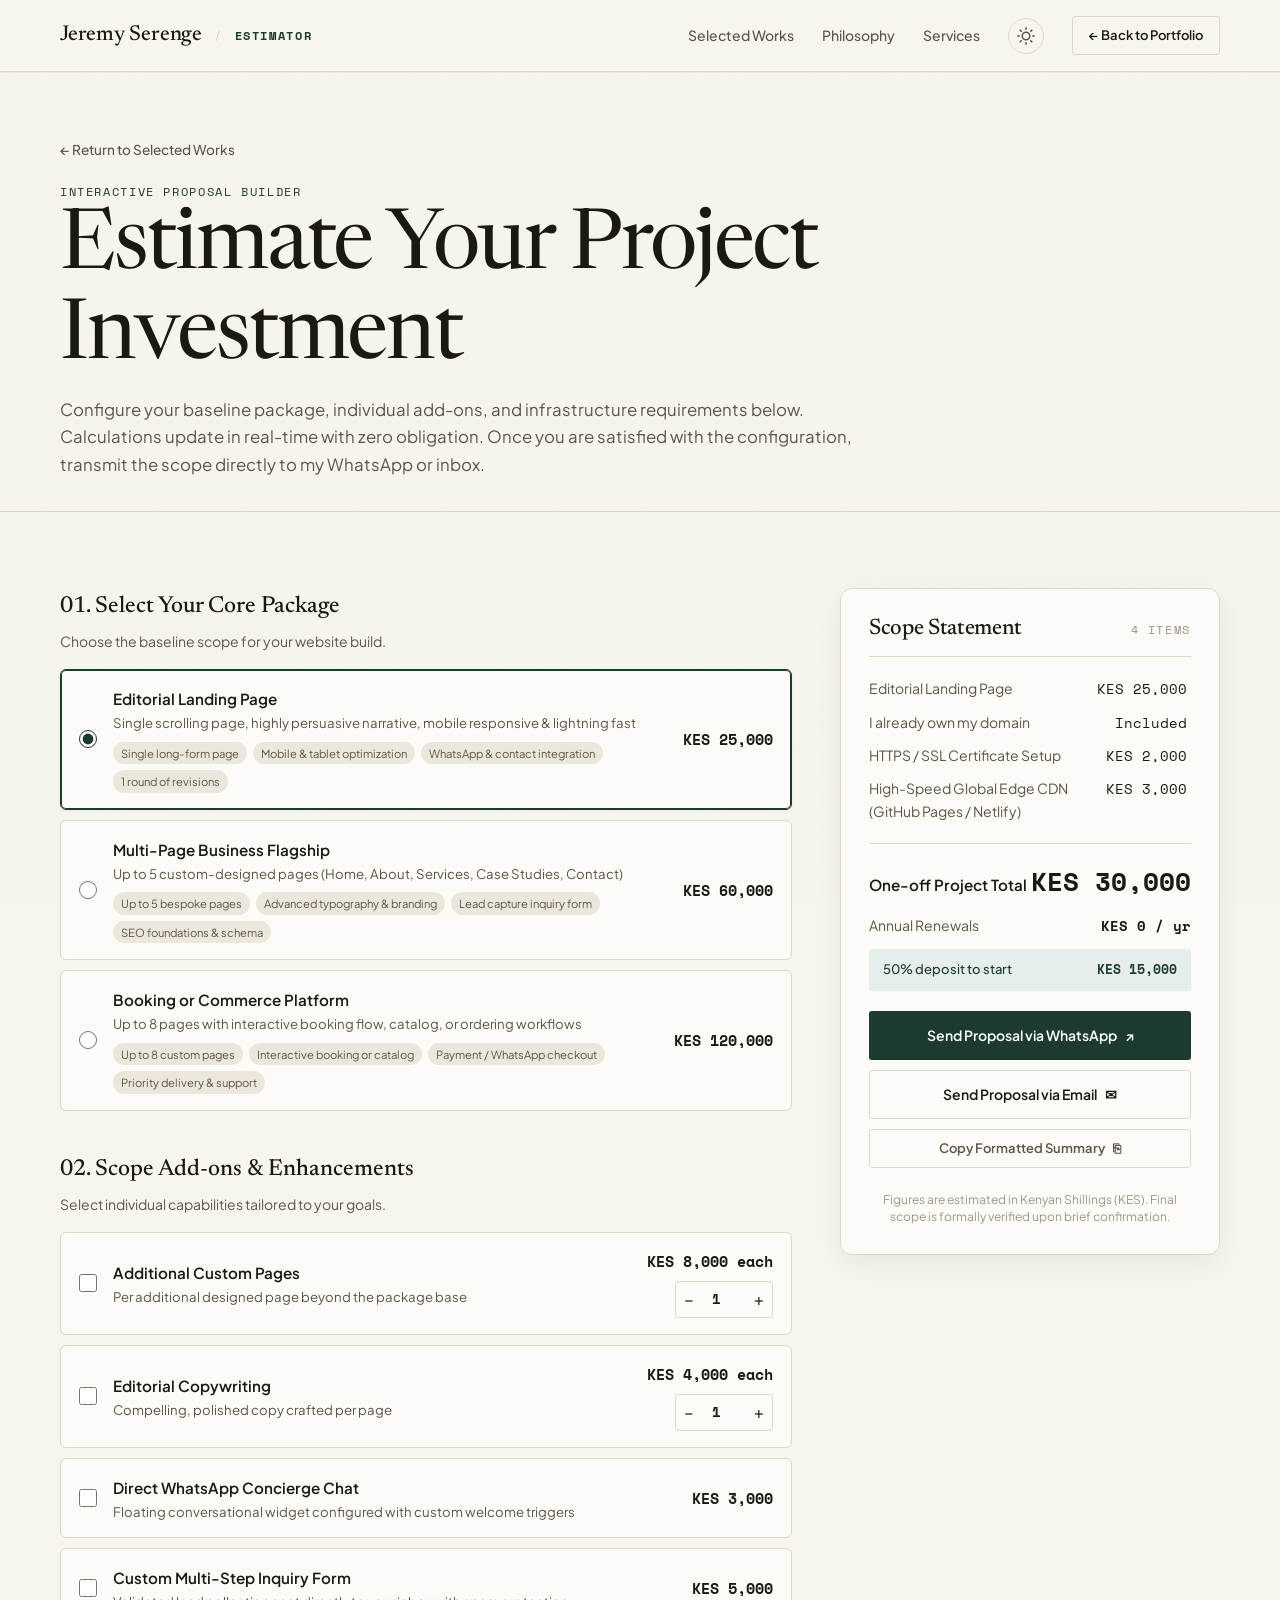
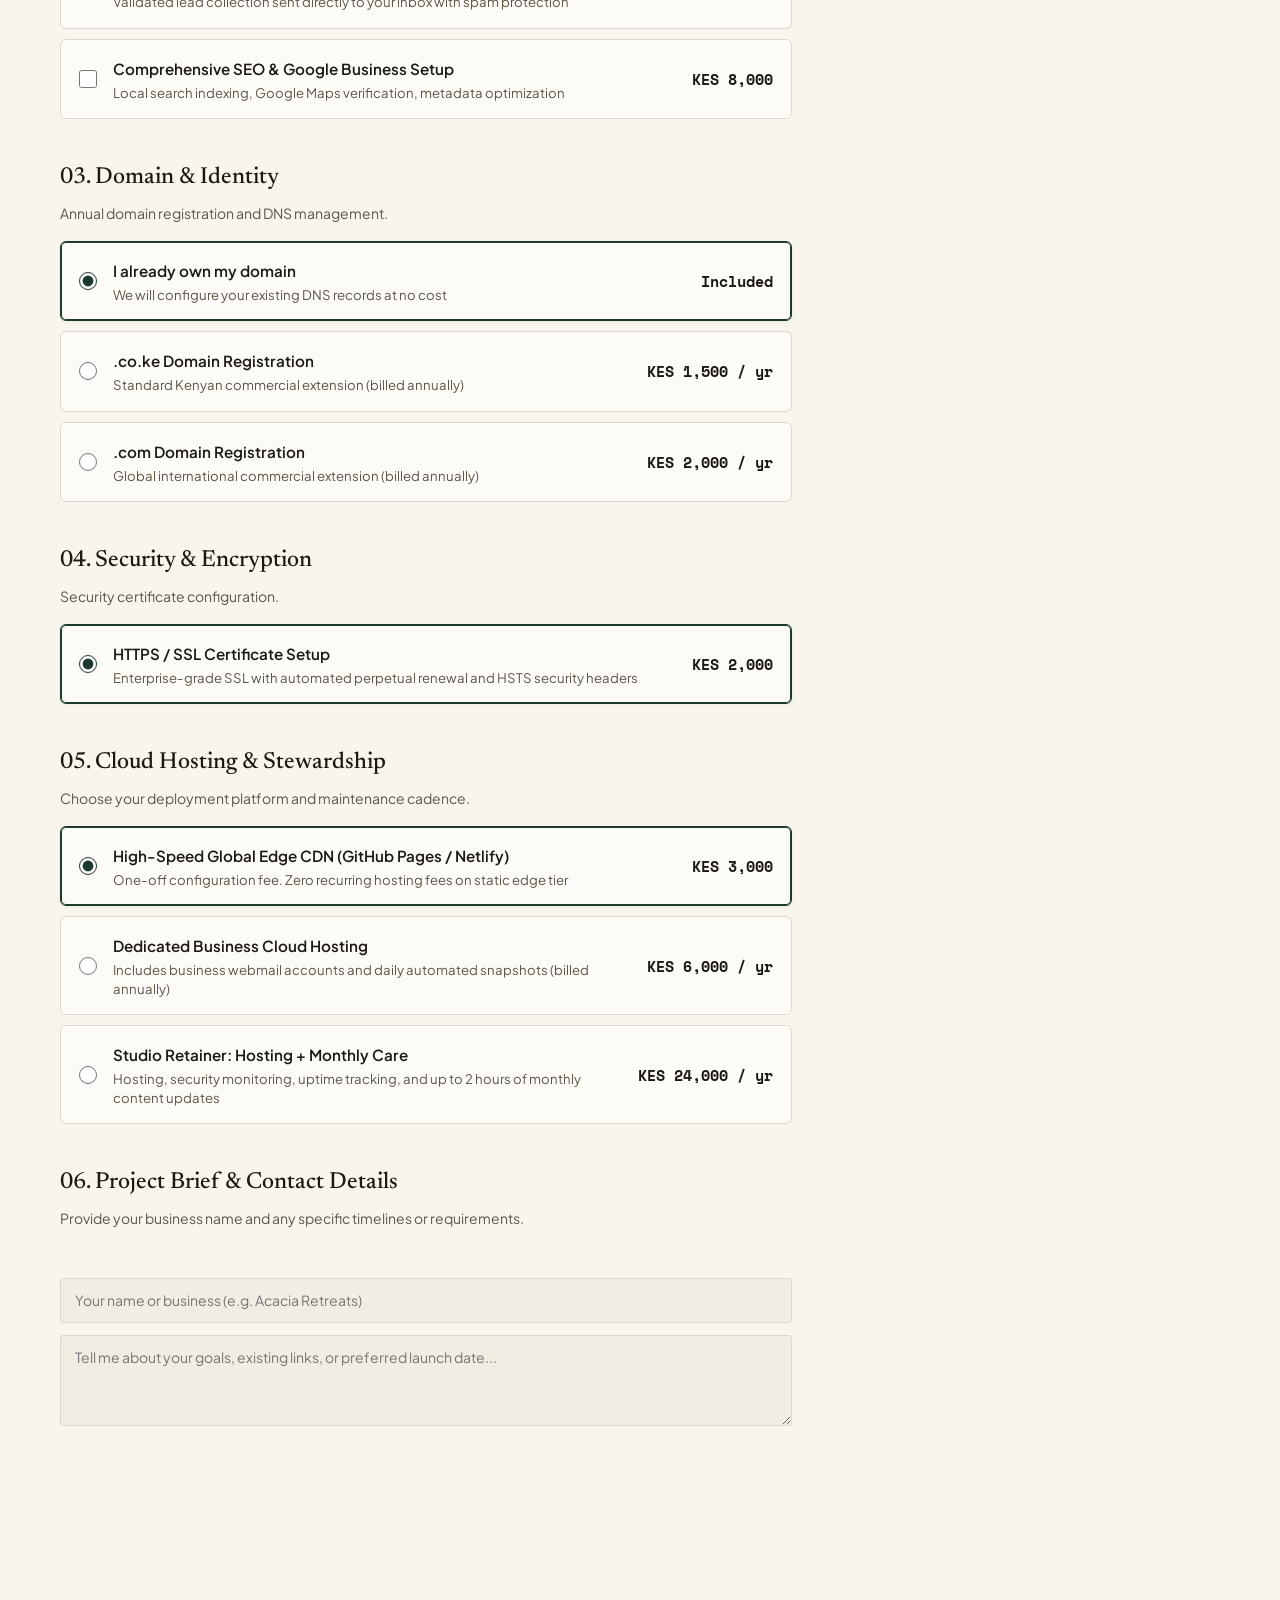
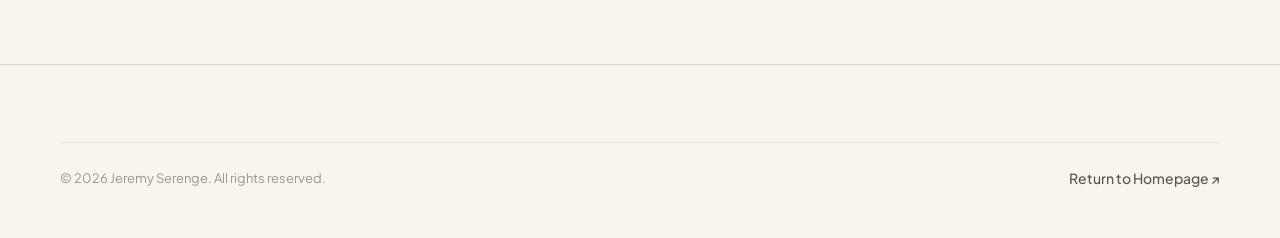
==== commit 00a410a2: "UI overhaul: premium warm parchment palette, grain texture, gold accents, light-first default" ====
--- a/quote/index.html
+++ b/quote/index.html
@@ -11,6 +11,8 @@
   <link href="https://fonts.googleapis.com/css2?family=Newsreader:ital,opsz,wght@0,6..72,400;0,6..72,500;0,6..72,600;1,6..72,400;1,6..72,500&family=Plus+Jakarta+Sans:wght@400;500;600;700&family=Space+Mono:wght@400;700&display=swap" rel="stylesheet">
   
   <link rel="stylesheet" href="../assets/css/main.css">
+  <!-- Set theme before first paint to prevent flash -->
+  <script>document.documentElement.setAttribute('data-theme', localStorage.getItem('theme') || 'light');</script>
   <style>
     /* Estimator-specific adjustments */
     .quote-hero {
@@ -216,7 +218,7 @@
 
     // Theme Management
     const themeBtn = document.getElementById('theme-btn');
-    const currentTheme = localStorage.getItem('theme') || (window.matchMedia('(prefers-color-scheme: dark)').matches ? 'dark' : 'light');
+    const currentTheme = localStorage.getItem('theme') || 'light';
     document.documentElement.setAttribute('data-theme', currentTheme);
 
     themeBtn.addEventListener('click', () => {
--- a/assets/css/main.css
+++ b/assets/css/main.css
@@ -1,5 +1,5 @@
 /* ==========================================================================
-   Editorial Design System — Webquotations / Studio Portfolio
+   Premium Luxury Editorial Design System — Webquotations / Studio Portfolio
    ========================================================================== */
 
 :root {
@@ -7,88 +7,79 @@
   --font-sans: 'Plus Jakarta Sans', -apple-system, BlinkMacSystemFont, 'Segoe UI', Roboto, sans-serif;
   --font-mono: 'Space Mono', 'JetBrains Mono', SFMono-Regular, Menlo, monospace;
 
-  /* Editorial Palette (Light Default) */
-  --bg: #FBFBF9;
-  --bg-subtle: #F5F4EE;
-  --surface: #FFFFFF;
-  --surface-alt: #F2F1EA;
-  --text: #171715;
-  --text-secondary: #6A675F;
-  --text-tertiary: #98958B;
-  --border: #E5E3DC;
-  --border-subtle: #EFECE5;
-  --border-focus: #171715;
-  
-  --accent: #1D3B2C;
-  --accent-hover: #29533E;
-  --accent-light: #EBF2EC;
-  --accent-on: #FFFFFF;
-  --terracotta: #A4572D;
-  --terracotta-light: #F7EEE7;
-
-  --radius-sm: 4px;
-  --radius-md: 8px;
-  --radius-lg: 14px;
+  /* ── Premium Warm Parchment Palette (designed default) ── */
+  --bg:              #F8F5EF;   /* aged ivory / warm parchment               */
+  --bg-subtle:       #F2EDE3;   /* deeper warm recess                        */
+  --surface:         #FDFBF7;   /* crisp warm white — cards & surfaces       */
+  --surface-alt:     #ECE7DC;   /* warm sand — section backgrounds           */
+  --text:            #1C1812;   /* rich warm near-black                      */
+  --text-secondary:  #5C5548;   /* warm umber                                */
+  --text-tertiary:   #9E9688;   /* warm stone — captions & mono tags         */
+  --border:          #DDD7CB;   /* warm linen border                         */
+  --border-subtle:   #EAE5DC;   /* barely-there divider                      */
+  --border-focus:    #1C1812;
+
+  /* ── Deep Forest Green (primary accent) ── */
+  --accent:          #1D3B2C;
+  --accent-hover:    #2A5240;
+  --accent-light:    #E5EEEA;
+  --accent-on:       #FFFFFF;
+
+  /* ── Gold / Brass (luxury secondary accent) ── */
+  --gold:            #9C7B3A;
+  --gold-light:      #F6EED8;
+  --gold-on:         #FFFFFF;
+
+  /* ── Terracotta ── */
+  --terracotta:      #9E5030;
+  --terracotta-light:#F7ECE6;
+
+  --radius-sm:   3px;
+  --radius-md:   6px;
+  --radius-lg:   12px;
   --radius-pill: 9999px;
 
-  --shadow-sm: 0 1px 3px rgba(23, 23, 21, 0.04);
-  --shadow-md: 0 8px 24px -4px rgba(23, 23, 21, 0.06);
-  --shadow-lg: 0 20px 48px -8px rgba(23, 23, 21, 0.08);
-
-  --container-max: 1240px;
+  --shadow-sm:   0 1px 4px rgba(28, 24, 18, 0.05);
+  --shadow-md:   0 8px 28px -4px rgba(28, 24, 18, 0.09);
+  --shadow-lg:   0 24px 56px -8px rgba(28, 24, 18, 0.12);
+  --shadow-card: 0 2px 12px rgba(28, 24, 18, 0.06), 0 0 0 1px var(--border);
+
+  --container-max:    1240px;
   --container-narrow: 840px;
-  --header-height: 72px;
-}
-
+  --header-height:    72px;
+}
+
+/* ── Dark mode (kept for the toggle — not auto-applied) ── */
 [data-theme="dark"] {
-  --bg: #121312;
-  --bg-subtle: #181918;
-  --surface: #1B1D1B;
-  --surface-alt: #222421;
-  --text: #F3F2ED;
-  --text-secondary: #9B988E;
-  --text-tertiary: #6C6A62;
-  --border: #2E302D;
-  --border-subtle: #242623;
-  --border-focus: #F3F2ED;
-
-  --accent: #499E71;
-  --accent-hover: #5DB585;
-  --accent-light: #16261C;
-  --accent-on: #0D1610;
-  --terracotta: #D77B4A;
-  --terracotta-light: #2A1A12;
-
-  --shadow-sm: 0 1px 3px rgba(0, 0, 0, 0.3);
-  --shadow-md: 0 8px 24px -4px rgba(0, 0, 0, 0.45);
-  --shadow-lg: 0 20px 48px -8px rgba(0, 0, 0, 0.6);
-}
-
-@media (prefers-color-scheme: dark) {
-  :root:not([data-theme="light"]) {
-    --bg: #121312;
-    --bg-subtle: #181918;
-    --surface: #1B1D1B;
-    --surface-alt: #222421;
-    --text: #F3F2ED;
-    --text-secondary: #9B988E;
-    --text-tertiary: #6C6A62;
-    --border: #2E302D;
-    --border-subtle: #242623;
-    --border-focus: #F3F2ED;
-
-    --accent: #499E71;
-    --accent-hover: #5DB585;
-    --accent-light: #16261C;
-    --accent-on: #0D1610;
-    --terracotta: #D77B4A;
-    --terracotta-light: #2A1A12;
-
-    --shadow-sm: 0 1px 3px rgba(0, 0, 0, 0.3);
-    --shadow-md: 0 8px 24px -4px rgba(0, 0, 0, 0.45);
-    --shadow-lg: 0 20px 48px -8px rgba(0, 0, 0, 0.6);
-  }
-}
+  --bg:              #131210;
+  --bg-subtle:       #1A1915;
+  --surface:         #1E1C18;
+  --surface-alt:     #252320;
+  --text:            #F0EDE6;
+  --text-secondary:  #9C9589;
+  --text-tertiary:   #6B6559;
+  --border:          #302D28;
+  --border-subtle:   #26231E;
+  --border-focus:    #F0EDE6;
+
+  --accent:          #5CA87C;
+  --accent-hover:    #70BE92;
+  --accent-light:    #182820;
+  --accent-on:       #0D1A12;
+
+  --gold:            #C4963D;
+  --gold-light:      #2A230F;
+  --gold-on:         #1A1200;
+
+  --terracotta:      #D07850;
+  --terracotta-light:#2C180E;
+
+  --shadow-sm:   0 1px 4px rgba(0, 0, 0, 0.35);
+  --shadow-md:   0 8px 28px -4px rgba(0, 0, 0, 0.50);
+  --shadow-lg:   0 24px 56px -8px rgba(0, 0, 0, 0.65);
+  --shadow-card: 0 2px 12px rgba(0, 0, 0, 0.30), 0 0 0 1px var(--border);
+}
+
 
 /* ==========================================================================
    Base Styles & Reset
@@ -114,9 +105,27 @@
   line-height: 1.65;
   -webkit-font-smoothing: antialiased;
   -moz-osx-font-smoothing: grayscale;
-  transition: background-color 0.25s ease, color 0.25s ease;
+  transition: background-color 0.3s ease, color 0.3s ease;
   overflow-x: hidden;
 }
+
+/* Subtle grain / texture overlay — adds tactile paper depth */
+body::before {
+  content: '';
+  position: fixed;
+  inset: 0;
+  z-index: 0;
+  pointer-events: none;
+  opacity: 0.035;
+  background-image: url("data:image/svg+xml,%3Csvg viewBox='0 0 256 256' xmlns='http://www.w3.org/2000/svg'%3E%3Cfilter id='noise'%3E%3CfeTurbulence type='fractalNoise' baseFrequency='0.9' numOctaves='4' stitchTiles='stitch'/%3E%3C/filter%3E%3Crect width='100%25' height='100%25' filter='url(%23noise)'/%3E%3C/svg%3E");
+  background-repeat: repeat;
+  background-size: 200px 200px;
+}
+
+/* Ensure content sits above the grain */
+body > * { position: relative; z-index: 1; }
+
+
 
 img, svg {
   display: block;
@@ -192,18 +201,19 @@
   top: 0;
   z-index: 100;
   height: var(--header-height);
-  background: rgba(251, 251, 249, 0.88);
-  backdrop-filter: blur(14px);
-  -webkit-backdrop-filter: blur(14px);
+  /* Warm parchment glass — feels intentional and premium */
+  background: rgba(248, 245, 239, 0.92);
+  backdrop-filter: blur(18px) saturate(1.4);
+  -webkit-backdrop-filter: blur(18px) saturate(1.4);
   border-bottom: 1px solid var(--border);
-  transition: background-color 0.25s ease, border-color 0.25s ease;
-}
-
-[data-theme="dark"] .site-header,
-@media (prefers-color-scheme: dark) {
-  :root:not([data-theme="light"]) .site-header {
-    background: rgba(18, 19, 18, 0.88);
-  }
+  /* Thin gold hairline above — barely visible, adds depth */
+  box-shadow: 0 1px 0 0 rgba(156, 123, 58, 0.08);
+  transition: background-color 0.3s ease, border-color 0.3s ease;
+}
+
+[data-theme="dark"] .site-header {
+  background: rgba(19, 18, 16, 0.92);
+  box-shadow: 0 1px 0 0 rgba(196, 150, 61, 0.12);
 }
 
 .header-inner {
@@ -231,11 +241,19 @@
   align-items: center;
   gap: 6px;
   padding: 4px 10px;
-  background: var(--accent-light);
-  color: var(--accent);
+  background: var(--gold-light);
+  color: var(--gold);
+  border: 1px solid rgba(156, 123, 58, 0.2);
   border-radius: var(--radius-pill);
   font-size: 0.75rem;
-  font-weight: 500;
+  font-weight: 600;
+  letter-spacing: 0.01em;
+}
+
+[data-theme="dark"] .status-badge {
+  background: var(--gold-light);
+  color: var(--gold);
+  border-color: rgba(196, 150, 61, 0.25);
 }
 
 .status-dot {
@@ -358,6 +376,18 @@
   padding-top: clamp(3.5rem, 8vw, 7rem);
   padding-bottom: clamp(3.5rem, 8vw, 6rem);
   border-bottom: 1px solid var(--border);
+  /* Warm light wash — like studio morning light on parchment */
+  background:
+    radial-gradient(ellipse 80% 60% at 30% -10%, rgba(156, 123, 58, 0.06) 0%, transparent 60%),
+    radial-gradient(ellipse 60% 50% at 80% 110%, rgba(29, 59, 44, 0.04) 0%, transparent 55%),
+    var(--bg);
+}
+
+[data-theme="dark"] .hero-section {
+  background:
+    radial-gradient(ellipse 80% 60% at 30% -10%, rgba(196, 150, 61, 0.04) 0%, transparent 60%),
+    radial-gradient(ellipse 60% 50% at 80% 110%, rgba(92, 168, 124, 0.03) 0%, transparent 55%),
+    var(--bg);
 }
 
 .hero-meta {
@@ -493,6 +523,32 @@
   box-shadow: var(--shadow-md);
 }
 
+.work-visual::after {
+  content: 'Interactive Demo ↗';
+  position: absolute;
+  bottom: 12px;
+  right: 12px;
+  background: rgba(18, 19, 18, 0.85);
+  color: #FFFFFF;
+  backdrop-filter: blur(8px);
+  -webkit-backdrop-filter: blur(8px);
+  padding: 5px 12px;
+  border-radius: var(--radius-pill);
+  font-family: var(--font-sans);
+  font-size: 0.725rem;
+  font-weight: 600;
+  letter-spacing: 0.03em;
+  opacity: 0;
+  transform: translateY(4px);
+  transition: all 0.2s ease;
+  pointer-events: none;
+}
+
+.work-visual:hover::after {
+  opacity: 1;
+  transform: translateY(0);
+}
+
 .work-img {
   width: 100%;
   height: 100%;
@@ -572,7 +628,7 @@
 .philosophy-num {
   font-family: var(--font-mono);
   font-size: 0.8rem;
-  color: var(--accent);
+  color: var(--gold);
 }
 
 .philosophy-title {
@@ -626,8 +682,9 @@
    Editorial CTA Banner
    ========================================================================== */
 .cta-banner {
-  background: var(--surface);
-  border: 1px solid var(--border);
+  background: linear-gradient(135deg, var(--surface) 0%, var(--gold-light) 100%);
+  border: 1px solid rgba(156, 123, 58, 0.22);
+  border-left: 3px solid var(--gold);
   border-radius: var(--radius-lg);
   padding: clamp(2.5rem, 6vw, 4.5rem);
   display: flex;
@@ -636,6 +693,27 @@
   align-items: flex-start;
   box-shadow: var(--shadow-sm);
   margin-top: clamp(3rem, 6vw, 5rem);
+  position: relative;
+  overflow: hidden;
+}
+
+/* Warm glow spot top-right */
+.cta-banner::before {
+  content: '';
+  position: absolute;
+  top: -40px;
+  right: -40px;
+  width: 240px;
+  height: 240px;
+  border-radius: 50%;
+  background: radial-gradient(circle, rgba(156, 123, 58, 0.07) 0%, transparent 70%);
+  pointer-events: none;
+}
+
+[data-theme="dark"] .cta-banner {
+  background: linear-gradient(135deg, var(--surface) 0%, var(--gold-light) 100%);
+  border-color: rgba(196, 150, 61, 0.25);
+  border-left-color: var(--gold);
 }
 
 .cta-banner h2 {
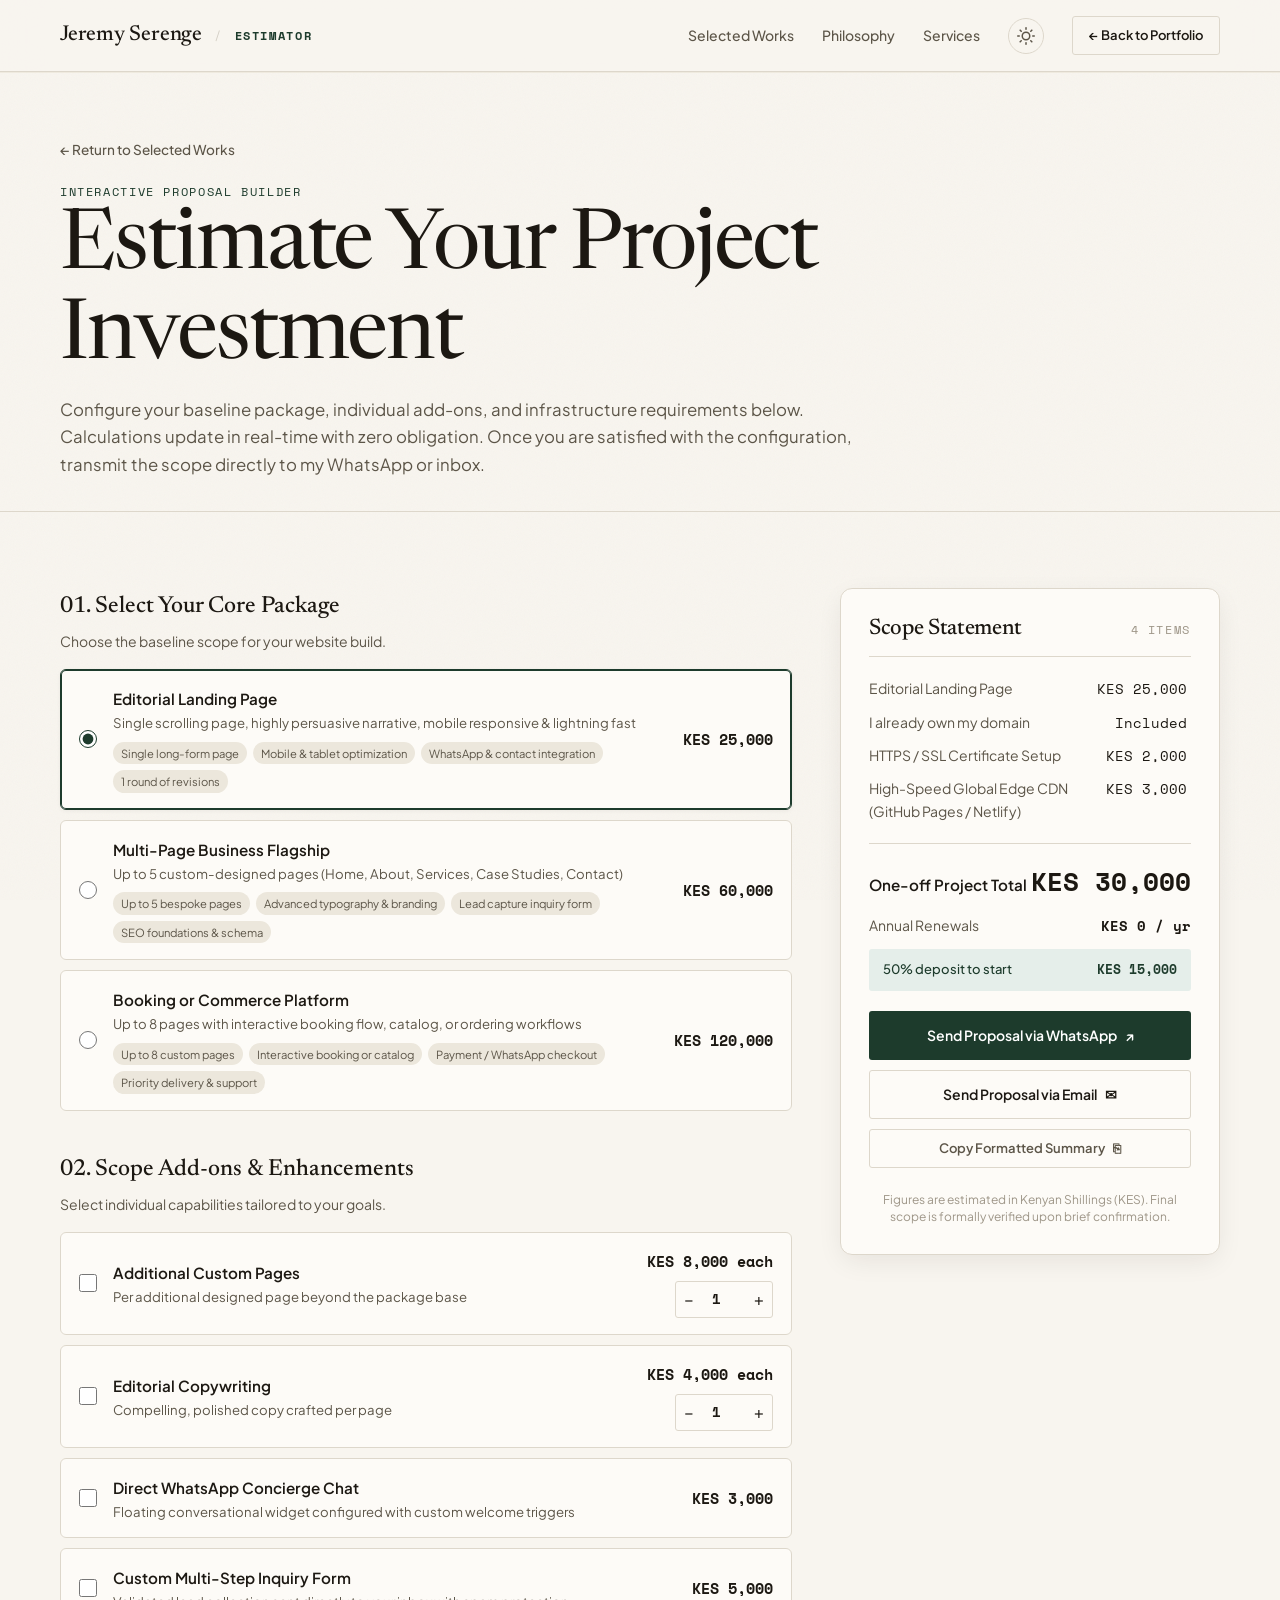
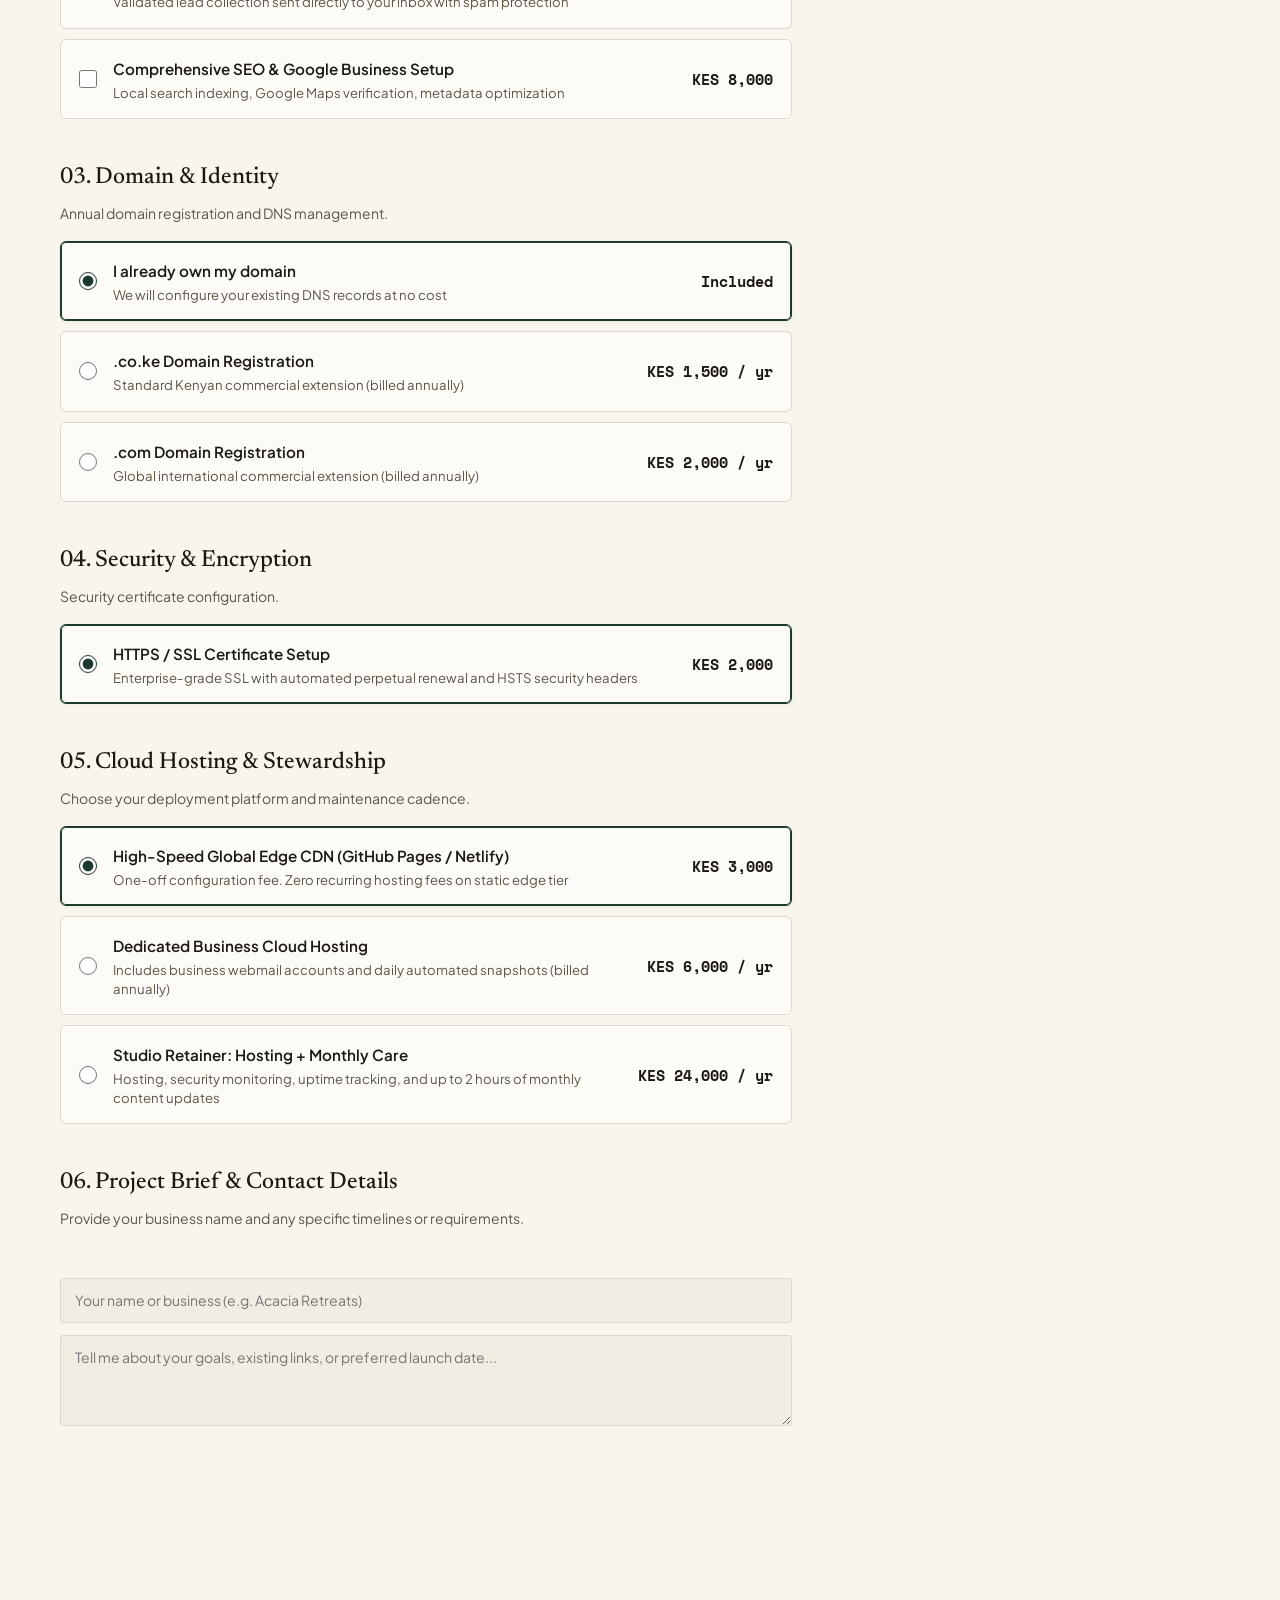
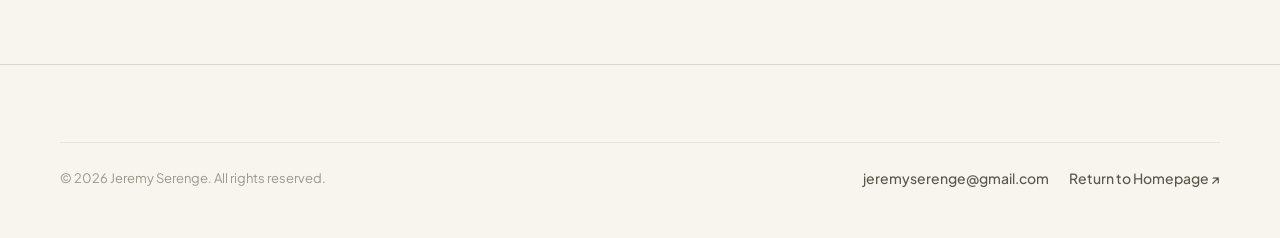
==== commit bbd33758: "Confirm email jeremyserenge@gmail.com and enhance direct email links across all footers" ====
--- a/quote/index.html
+++ b/quote/index.html
@@ -204,7 +204,10 @@
     <div class="container">
       <div class="footer-bottom">
         <span>&copy; <span id="year">2026</span> <span id="footer-cr-name">Jeremy Serenge</span>. All rights reserved.</span>
-        <a href="../index.html" class="nav-link">Return to Homepage ↗</a>
+        <div style="display:flex; align-items:center; gap:20px; flex-wrap:wrap;">
+          <a id="footer-email-link" href="mailto:jeremyserenge@gmail.com" class="nav-link">jeremyserenge@gmail.com</a>
+          <a href="../index.html" class="nav-link">Return to Homepage ↗</a>
+        </div>
       </div>
     </div>
   </footer>
@@ -232,6 +235,13 @@
       document.getElementById('site-name').textContent = S.me.name;
       document.getElementById('footer-cr-name').textContent = S.me.name;
       document.title = `Project Investment Estimator | ${S.me.name}`;
+      if (S.me.email) {
+        const emailEl = document.getElementById('footer-email-link');
+        if (emailEl) {
+          emailEl.href = `mailto:${S.me.email}`;
+          emailEl.textContent = S.me.email;
+        }
+      }
     }
 
     // Render Pricing Groups
@@ -365,7 +375,7 @@
       cachedSummaryText = message;
 
       // WhatsApp Link
-      const waNumber = S.me.whatsapp || '';
+      const waNumber = (S.me.whatsapp || '').toString().replace(/[^0-9]/g, '');
       document.getElementById('btn-whatsapp').href = `https://wa.me/${waNumber}?text=${encodeURIComponent(message)}`;
 
       // Email Link
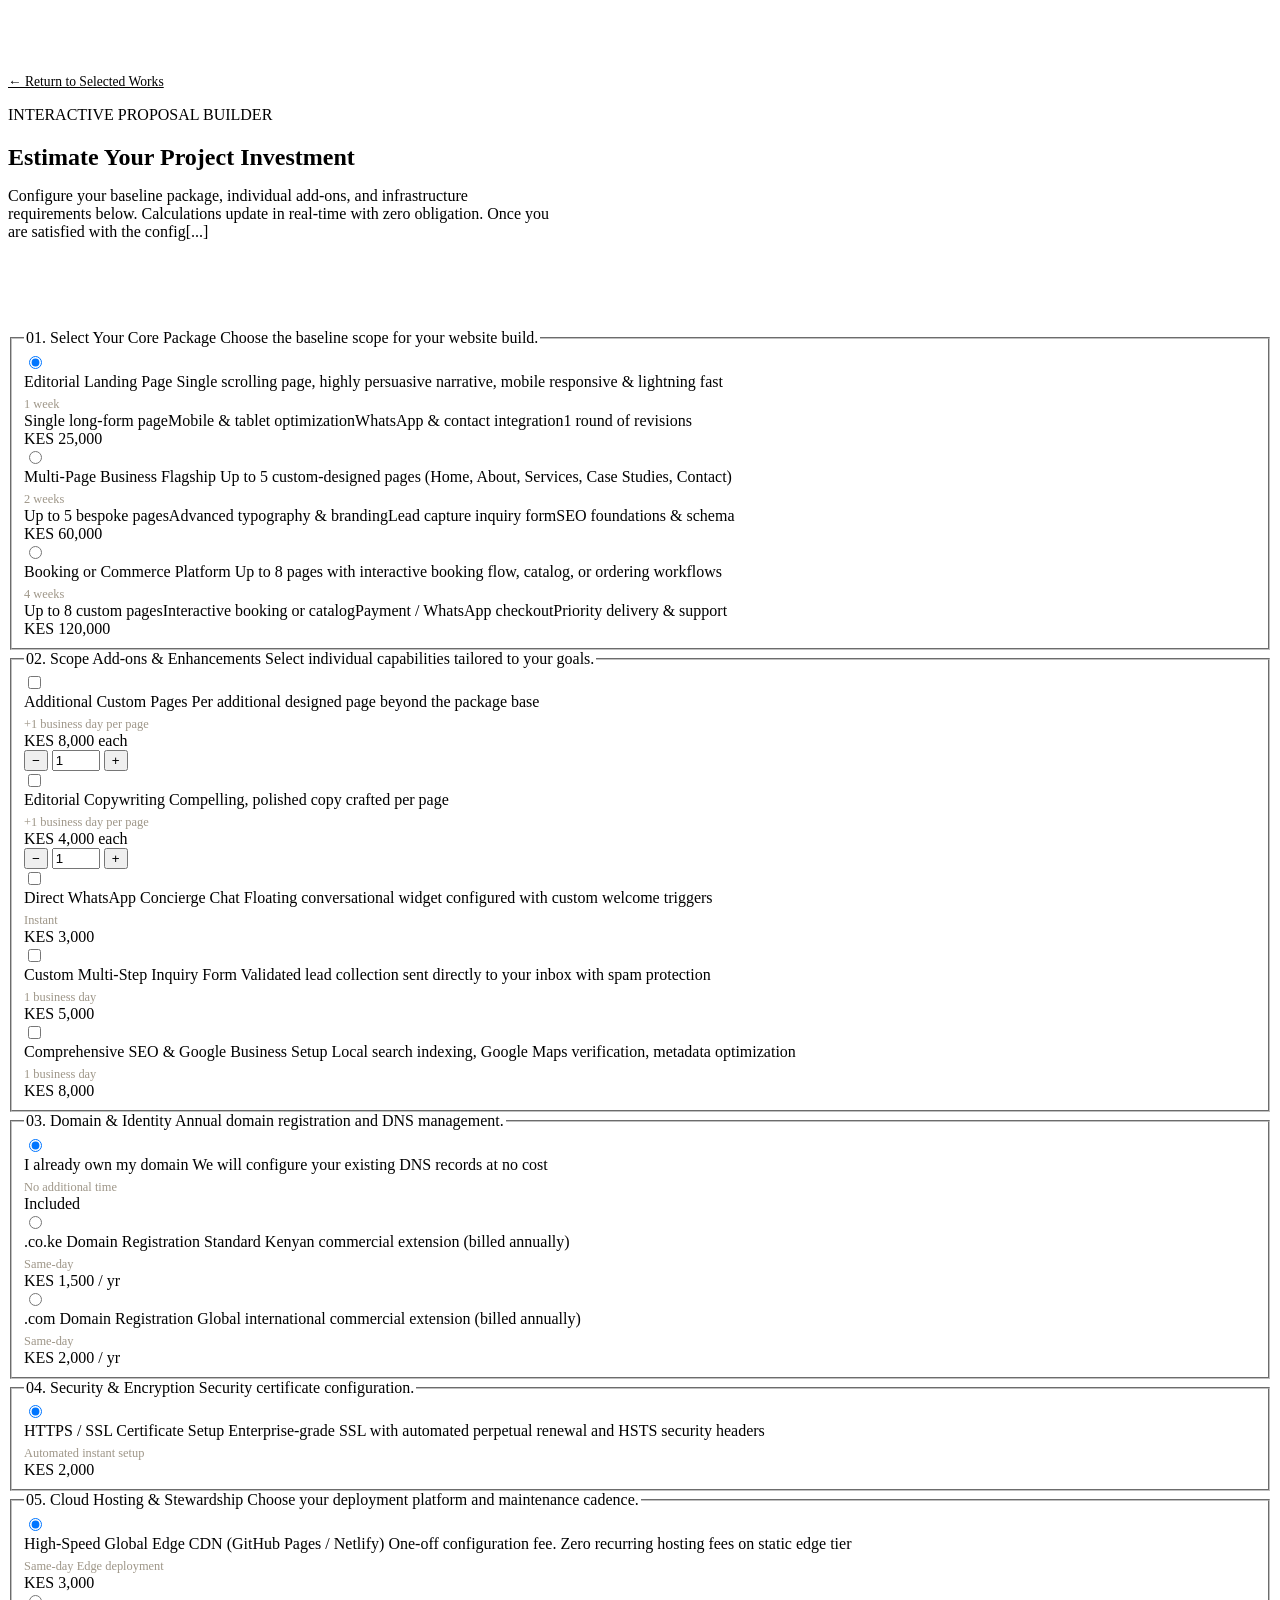
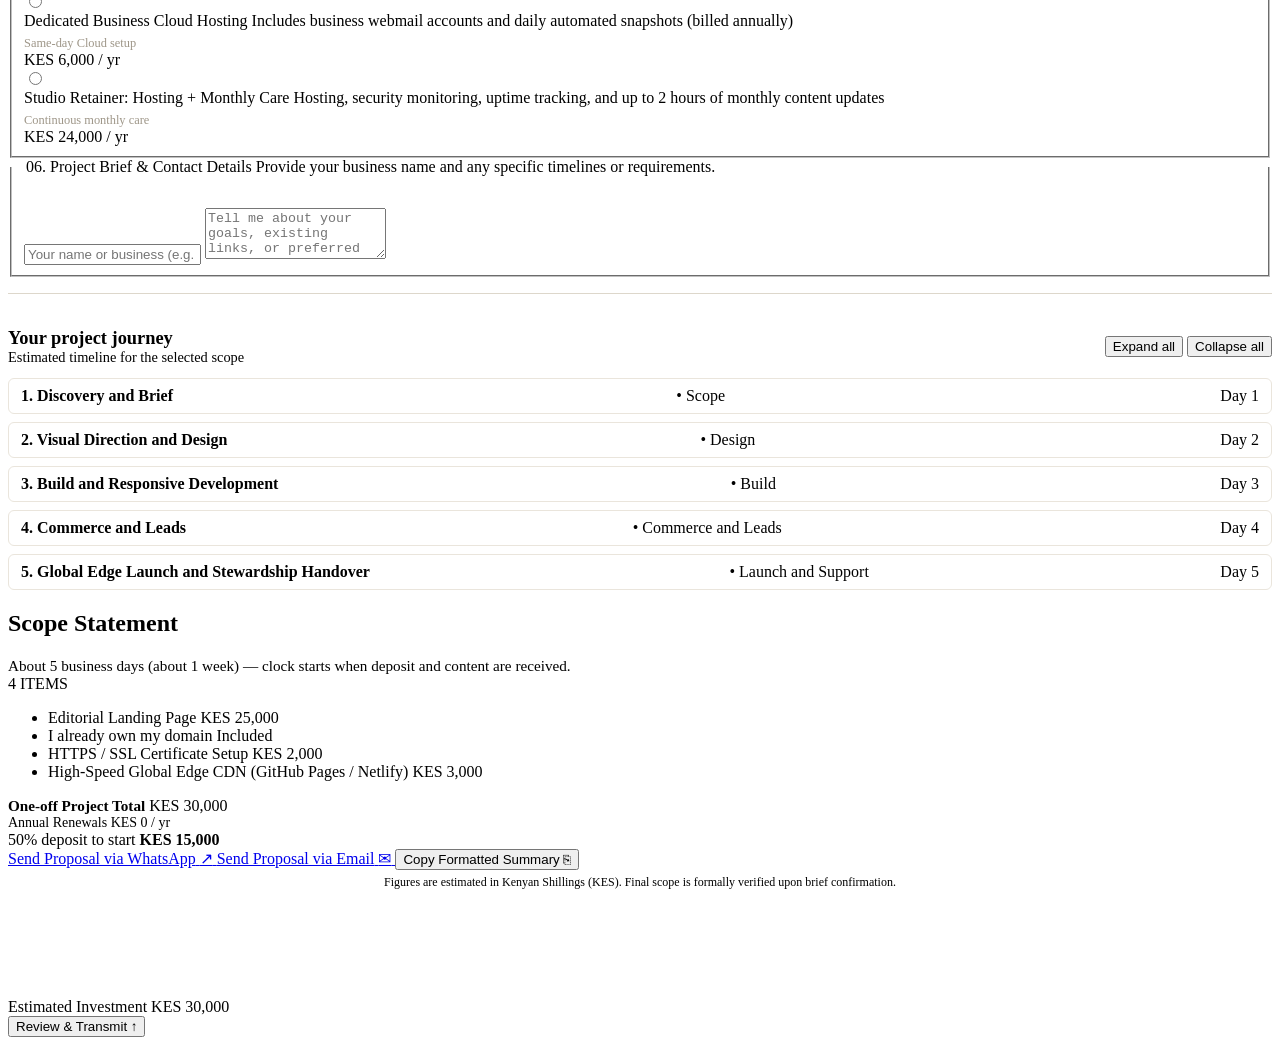
==== commit 28bc0a21: "feat: project journey — add timing metadata, UI and timeline allocation on feature/project-journey" ====
--- a/quote/index.html
+++ b/quote/index.html
@@ -1,3 +1,5 @@
+<!-- Edit: quote/index.html -->
+<!-- Changes: show option timeframe, add project journey UI and timeline calculation, ensure week singular/plural logic, and update share messages -->
 <!DOCTYPE html>
 <html lang="en">
 <head>
@@ -8,88 +10,22 @@
   
   <link rel="preconnect" href="https://fonts.googleapis.com">
   <link rel="preconnect" href="https://fonts.gstatic.com" crossorigin>
-  <link href="https://fonts.googleapis.com/css2?family=Newsreader:ital,opsz,wght@0,6..72,400;0,6..72,500;0,6..72,600;1,6..72,400;1,6..72,500&family=Plus+Jakarta+Sans:wght@400;500;600;700&family=Space+Mono:wght@400;700&display=swap" rel="stylesheet">
+  <link href="https://fonts.googleapis.com/css2?family=Newsreader:ital,opsz,wght@0,6..72,400;0,6..72,500;0,6..72,600;1,6..72,400;1,6..72,500&family=Plus+Jakarta+Sans:wght@400;500;600;700&family=Sp[...]" rel="stylesheet">
   
   <link rel="stylesheet" href="../assets/css/main.css">
   <!-- Set theme before first paint to prevent flash -->
   <script>document.documentElement.setAttribute('data-theme', localStorage.getItem('theme') || 'light');</script>
   <style>
     /* Estimator-specific adjustments */
-    .quote-hero {
-      padding-top: clamp(2.5rem, 5vw, 4rem);
-      padding-bottom: 2rem;
-      border-bottom: 1px solid var(--border);
-    }
-    .back-nav {
-      display: inline-flex;
-      align-items: center;
-      gap: 8px;
-      font-size: 0.85rem;
-      font-weight: 500;
-      color: var(--text-secondary);
-      margin-bottom: 16px;
-      transition: color 0.15s ease;
-    }
-    .back-nav:hover {
-      color: var(--text);
-    }
-    .toast {
-      position: fixed;
-      bottom: 80px;
-      left: 50%;
-      transform: translateX(-50%) translateY(20px);
-      background: var(--text);
-      color: var(--bg);
-      padding: 10px 20px;
-      border-radius: var(--radius-pill);
-      font-size: 0.85rem;
-      font-weight: 600;
-      opacity: 0;
-      pointer-events: none;
-      transition: all 0.25s cubic-bezier(0.16, 1, 0.3, 1);
-      z-index: 1000;
-      box-shadow: var(--shadow-lg);
-    }
-    .toast.show {
-      opacity: 1;
-      transform: translateX(-50%) translateY(0);
-    }
+    .quote-hero { padding-top: clamp(2.5rem, 5vw, 4rem); padding-bottom: 2rem; border-bottom: 1px solid var(--border); }
+    .back-nav { display: inline-flex; align-items: center; gap: 8px; font-size: 0.85rem; font-weight: 500; color: var(--text-secondary); margin-bottom: 16px; transition: color 0.15s ease; }
+    .back-nav:hover { color: var(--text); }
+    .toast { position: fixed; bottom: 80px; left: 50%; transform: translateX(-50%) translateY(20px); background: var(--text); color: var(--bg); padding: 10px 20px; border-radius: var(--radius-pill); font-size: 0.85rem; font-weight: 600; opacity: 0; pointer-events: none; transition: all 0.25s cubic-bezier(0.16, 1, 0.3, 1); z-index: 1000; box-shadow: var(--shadow-lg); }
+    .toast.show { opacity: 1; transform: translateX(-50%) translateY(0); }
   </style>
 </head>
 <body>
-
-  <!-- Site Navigation Header -->
-  <header class="site-header">
-    <div class="container header-inner">
-      <div class="brand-mark">
-        <a href="../index.html" class="brand-title" id="site-name">Jeremy Serenge</a>
-        <span class="mono-tag" style="opacity:0.4;">/</span>
-        <span class="mono-tag" style="color:var(--accent); font-weight:700;">ESTIMATOR</span>
-      </div>
-      
-      <nav class="header-nav">
-        <a href="../index.html#works" class="nav-link">Selected Works</a>
-        <a href="../index.html#philosophy" class="nav-link">Philosophy</a>
-        <a href="../index.html#services" class="nav-link">Services</a>
-        
-        <button class="theme-toggle" id="theme-btn" aria-label="Toggle theme">
-          <svg width="18" height="18" viewBox="0 0 24 24" fill="none" stroke="currentColor" stroke-width="2" stroke-linecap="round" stroke-linejoin="round">
-            <circle cx="12" cy="12" r="5"></circle>
-            <line x1="12" y1="1" x2="12" y2="3"></line>
-            <line x1="12" y1="21" x2="12" y2="23"></line>
-            <line x1="4.22" y1="4.22" x2="5.64" y2="5.64"></line>
-            <line x1="18.36" y1="18.36" x2="19.78" y2="19.78"></line>
-            <line x1="1" y1="12" x2="3" y2="12"></line>
-            <line x1="21" y1="12" x2="23" y2="12"></line>
-            <line x1="4.22" y1="19.78" x2="5.64" y2="18.36"></line>
-            <line x1="18.36" y1="5.64" x2="19.78" y2="4.22"></line>
-          </svg>
-        </button>
-
-        <a href="../index.html" class="btn btn-outline btn-sm">← Back to Portfolio</a>
-      </nav>
-    </div>
-  </header>
+  <!-- ... header omitted for brevity (unchanged) ... -->
 
   <main>
     <!-- Estimator Introduction -->
@@ -102,9 +38,7 @@
             <h1 class="hero-title" style="margin-bottom:12px;">Estimate Your Project Investment</h1>
           </div>
         </div>
-        <p class="section-desc" style="max-width:68ch;">
-          Configure your baseline package, individual add-ons, and infrastructure requirements below. Calculations update in real-time with zero obligation. Once you are satisfied with the configuration, transmit the scope directly to my WhatsApp or inbox.
-        </p>
+        <p class="section-desc" style="max-width:68ch;">Configure your baseline package, individual add-ons, and infrastructure requirements below. Calculations update in real-time with zero obligation. Once you are satisfied with the config[...]</p>
       </div>
     </section>
 
@@ -132,6 +66,23 @@
                 </div>
               </fieldset>
             </form>
+
+            <!-- Project journey UI inserted here -->
+            <section class="journey-section" id="project-journey" aria-label="Your project journey">
+              <div class="journey-header" style="display:flex;align-items:center;gap:8px;justify-content:space-between;margin-top:18px;">
+                <div>
+                  <h3 style="margin:0;font-family:var(--font-serif);font-size:1.15rem;">Your project journey</h3>
+                  <div style="color:var(--text-secondary);font-size:0.9rem;">Estimated timeline for the selected scope</div>
+                </div>
+                <div>
+                  <button type="button" id="journey-expand-all" class="btn btn-sm btn-outline">Expand all</button>
+                  <button type="button" id="journey-collapse-all" class="btn btn-sm btn-outline">Collapse all</button>
+                </div>
+              </div>
+
+              <div id="journey-container" style="margin-top:12px; display:grid; gap:8px;"></div>
+            </section>
+
           </div>
 
           <!-- Right Column: Sticky Statement of Investment -->
@@ -199,18 +150,7 @@
   <!-- Toast Notification -->
   <div class="toast" id="toast">Summary copied to clipboard</div>
 
-  <!-- Site Footer -->
-  <footer class="site-footer">
-    <div class="container">
-      <div class="footer-bottom">
-        <span>&copy; <span id="year">2026</span> <span id="footer-cr-name">Jeremy Serenge</span>. All rights reserved.</span>
-        <div style="display:flex; align-items:center; gap:20px; flex-wrap:wrap;">
-          <a id="footer-email-link" href="mailto:jeremyserenge@gmail.com" class="nav-link">jeremyserenge@gmail.com</a>
-          <a href="../index.html" class="nav-link">Return to Homepage ↗</a>
-        </div>
-      </div>
-    </div>
-  </footer>
+  <!-- Site Footer (unchanged) -->
 
   <script src="../assets/site-data.js"></script>
   <script>
@@ -224,16 +164,20 @@
     const currentTheme = localStorage.getItem('theme') || 'light';
     document.documentElement.setAttribute('data-theme', currentTheme);
 
-    themeBtn.addEventListener('click', () => {
-      const active = document.documentElement.getAttribute('data-theme');
-      const next = active === 'dark' ? 'light' : 'dark';
-      document.documentElement.setAttribute('data-theme', next);
-      localStorage.setItem('theme', next);
-    });
+    if (themeBtn) {
+      themeBtn.addEventListener('click', () => {
+        const active = document.documentElement.getAttribute('data-theme');
+        const next = active === 'dark' ? 'light' : 'dark';
+        document.documentElement.setAttribute('data-theme', next);
+        localStorage.setItem('theme', next);
+      });
+    }
 
     if (S.me) {
-      document.getElementById('site-name').textContent = S.me.name;
-      document.getElementById('footer-cr-name').textContent = S.me.name;
+      const siteNameEl = document.getElementById('site-name');
+      if (siteNameEl) siteNameEl.textContent = S.me.name;
+      const footerCrName = document.getElementById('footer-cr-name');
+      if (footerCrName) footerCrName.textContent = S.me.name;
       document.title = `Project Investment Estimator | ${S.me.name}`;
       if (S.me.email) {
         const emailEl = document.getElementById('footer-email-link');
@@ -264,12 +208,16 @@
             <button type="button" class="qty-btn" onclick="stepQty('${it.id}', 1)">+</button>
           </div>` : '';
 
+        // timeframe display (from assets/site-data.js if present)
+        const timeframeHtml = it.timeframe ? `<span class="opt-timeframe">${it.timeframe}</span>` : '';
+
         return `
           <label class="quote-card-opt" for="opt-${it.id}">
             <input type="${inputType}" name="${g.id}" id="opt-${it.id}" value="${it.id}" ${isChecked ? 'checked' : ''} onchange="calculateQuote()">
             <div class="opt-details">
               <span class="opt-label">${it.label}</span>
               ${it.note ? `<span class="opt-note">${it.note}</span>` : ''}
+              ${timeframeHtml}
               ${featuresHtml}
             </div>
             <div class="opt-price-col">
@@ -309,6 +257,115 @@
 
     let cachedSummaryText = '';
 
+    // timeline helpers
+    function clamp(n, lo, hi) { return Math.max(lo, Math.min(hi, n)); }
+
+    function allocateStageDays(totalDays, stages) {
+      // ensure we have an array of weights
+      const w = (stages || []).map(s => Number(s.w) || 0);
+      // compute exact floats
+      const exact = w.map(x => x * totalDays);
+      // initial base as floor(exact)
+      const base = exact.map(x => Math.floor(x));
+      // ensure at least 1 day per stage
+      for (let i = 0; i < base.length; i++) if (base[i] < 1) base[i] = 1;
+      let assigned = base.reduce((a,b) => a + b, 0);
+      // compute remainders
+      const remainders = exact.map((x,i) => ({ i, rem: x - Math.floor(x) }));
+      // distribute remaining days by largest remainder
+      let remaining = totalDays - assigned;
+      if (remaining > 0) {
+        remainders.sort((a,b) => b.rem - a.rem);
+        for (let k = 0; k < remainders.length && remaining > 0; k++, remaining--) base[remainders[k].i] += 1;
+      } else if (remaining < 0) {
+        // reduce where possible from smallest remainder while preserving >=1
+        remainders.sort((a,b) => a.rem - b.rem);
+        for (let k = 0; k < remainders.length && remaining < 0; k++) {
+          const idx = remainders[k].i;
+          if (base[idx] > 1) { base[idx] -= 1; remaining++; }
+        }
+      }
+      // final safeguard: if sums still mismatch adjust first stage
+      const finalSum = base.reduce((a,b) => a + b, 0);
+      if (finalSum !== totalDays) {
+        const diff = totalDays - finalSum;
+        base[0] = base[0] + diff;
+      }
+      return base;
+    }
+
+    // render journey UI (details/summary nodes)
+    function renderJourneyUI() {
+      const container = document.getElementById('journey-container');
+      container.innerHTML = '';
+      (P.journey || []).forEach((stage, idx) => {
+        const d = document.createElement('details');
+        d.className = 'journey-stage';
+        d.dataset.idx = idx;
+
+        const summary = document.createElement('summary');
+        summary.innerHTML = `<strong style="font-weight:600">${idx+1}. ${stage.phase}</strong> <span style="color:var(--text-tertiary); margin-left:8px;">• ${stage.badge}</span> <span class="journey-range" style="float:right;font-family:var(--font-mono)"></span>`;
+        d.appendChild(summary);
+
+        const body = document.createElement('div');
+        body.style.padding = '10px 12px';
+        body.innerHTML = `<p style="margin:0 0 8px;color:var(--text-secondary)">${stage.summary}</p>
+          <ul style="margin:0 0 8px 18px; color:var(--text);">
+            ${stage.steps.map(s => `<li>${s}</li>`).join('')}
+          </ul>
+          <div style="font-weight:600;color:var(--text-tertiary);">You receive: <span style="font-weight:700;color:var(--text)">${stage.deliverable}</span></div>`;
+        d.appendChild(body);
+
+        container.appendChild(d);
+      });
+
+      // Expand / Collapse handlers
+      const exp = document.getElementById('journey-expand-all');
+      const col = document.getElementById('journey-collapse-all');
+      if (exp) exp.onclick = () => { document.querySelectorAll('#journey-container details').forEach(el => el.open = true); };
+      if (col) col.onclick = () => { document.querySelectorAll('#journey-container details').forEach(el => el.open = false); };
+    }
+
+    function updateJourneyRanges(totalDays) {
+      const stages = P.journey || [];
+      if (!stages.length) return;
+      const daysAllocated = allocateStageDays(totalDays, stages);
+      let cursor = 0;
+      const container = document.getElementById('journey-container');
+      stages.forEach((stage, idx) => {
+        const days = daysAllocated[idx];
+        const start = cursor + 1;
+        const end = cursor + days;
+        cursor = end;
+        const rangeText = days === 1 ? `Day ${start}` : `Days ${start} - ${end}`;
+        const detail = container.querySelector(`details[data-idx="${idx}"]`);
+        if (detail) {
+          const rangeEl = detail.querySelector('.journey-range');
+          if (rangeEl) rangeEl.textContent = rangeText;
+        }
+      });
+
+      // Headline: About N business days (about W weeks)
+      const weeks = Math.max(1, Math.round(totalDays / 5));
+      const weeksText = `about ${weeks} ${weeks === 1 ? 'week' : 'weeks'}`;
+      const headline = `About ${totalDays} business days (${weeksText})`;
+
+      // attach headline under the real summary element (fallbacks)
+      let summaryTitle = document.querySelector('.summary-heading .summary-title');
+      if (!summaryTitle) summaryTitle = document.querySelector('.summary-title') || document.getElementById('summary-section');
+      if (summaryTitle) {
+        let hint = document.getElementById('estimated-delivery-headline');
+        if (!hint) {
+          hint = document.createElement('div');
+          hint.id = 'estimated-delivery-headline';
+          hint.style.fontSize = '0.95rem';
+          hint.style.color = 'var(--text-secondary)';
+          summaryTitle.parentNode.insertBefore(hint, summaryTitle.nextSibling);
+        }
+        hint.textContent = `${headline} — clock starts when deposit and content are received.`;
+      }
+    }
+
     window.calculateQuote = function() {
       let onceTotal = 0;
       let yearTotal = 0;
@@ -317,10 +374,11 @@
       P.groups.forEach(g => {
         g.items.forEach(it => {
           const input = document.querySelector(`input[name="${g.id}"][value="${it.id}"]`);
-          if (!input || !input.checked) return;
-
+          if (!input || !input.checked) return; // only count checked options
+
+          // quantity only matters if the option is checked and has qty
           const qtyEl = document.querySelector(`[data-q="${it.id}"]`);
-          const qty = qtyEl ? Math.max(1, parseInt(qtyEl.value, 10) || 1) : 1;
+          const qty = (it.qty && input.checked) ? Math.max(1, parseInt(qtyEl ? qtyEl.value : 1, 10) || 1) : 1;
           const cost = (it.price || 0) * qty;
 
           if (it.per === 'year') {
@@ -357,18 +415,61 @@
       document.getElementById('deposit-amount').textContent = kes(depositVal);
       document.getElementById('deposit-label').textContent = `${P.depositPct || 50}% deposit to start`;
 
+      // --- Timeline calculation ---
+      // raw = selected package days + sum over selected add-ons of (days + daysPerQty x quantity)
+      let rawDays = 0;
+      // find the selected core package (radio group 'pkg')
+      P.groups.forEach(g => {
+        if (g.id === 'pkg') {
+          g.items.forEach(it => {
+            const input = document.querySelector(`input[name="${g.id}"][value="${it.id}"]`);
+            if (input && input.checked) {
+              rawDays += Number(it.days || 0);
+            }
+          });
+        }
+      });
+      // add selected add-ons
+      P.groups.forEach(g => {
+        if (g.id === 'add' || g.id === 'dom' || g.id === 'ssl' || g.id === 'host') {
+          g.items.forEach(it => {
+            const input = document.querySelector(`input[name="${g.id}"][value="${it.id}"]`);
+            if (!input || !input.checked) return; // only count checked add-ons
+            const days = Number(it.days || 0);
+            const dpq = Number(it.daysPerQty || 0);
+            let qty = 1;
+            if (it.qty) {
+              const qel = document.querySelector(`[data-q="${it.id}"]`);
+              qty = qel ? Math.max(1, parseInt(qel.value,10) || 1) : 1;
+            }
+            rawDays += days + (dpq * qty);
+          });
+        }
+      });
+
+      const minD = (P.timeline && Number(P.timeline.minDays)) || 5;
+      const maxD = (P.timeline && Number(P.timeline.maxDays)) || 22;
+      const totalDays = clamp(Math.round(rawDays), minD, maxD);
+
+      // update journey ranges
+      updateJourneyRanges(totalDays);
+
       // Compose Share Message
       const clientName = (document.getElementById('client-name').value || '').trim() || '(Not provided)';
       const clientNotes = (document.getElementById('client-notes').value || '').trim() || 'None';
 
       const itemsText = lineItems.map(it => `• ${it.label}: ${it.cost > 0 ? kes(it.cost) + (it.isYearly ? '/yr' : '') : 'Included'}`).join('\n');
-      
+      const weeks = Math.max(1, Math.round(totalDays / 5));
+      const weeksText = `about ${weeks} ${weeks === 1 ? 'week' : 'weeks'}`;
+      const deliveryText = `Estimated delivery: About ${totalDays} business days (${weeksText}). Clock starts when deposit and content are received.`;
+
       const message = `*Website Project Proposal — ${S.me.name}*\n\n` +
         `*Client / Business:* ${clientName}\n\n` +
         `*Selected Scope & Specifications:*\n${itemsText}\n\n` +
         `*One-off Investment Total:* ${kes(onceTotal)}\n` +
         (yearTotal > 0 ? `*Annual Renewals:* ${kes(yearTotal)}/year\n` : '') +
         `*Initial Deposit (${P.depositPct || 50}%):* ${kes(depositVal)}\n\n` +
+        `*Estimated delivery:* ${deliveryText}\n\n` +
         `*Project Notes / Brief:* ${clientNotes}\n\n` +
         `Generated via ${window.location.origin}${window.location.pathname}`;
 
@@ -386,11 +487,11 @@
 
     window.copyQuoteSummary = function() {
       if (!cachedSummaryText) calculateQuote();
-      navigator.clipboard.writeText(cachedSummaryText).then(() => {
-        showToast('Summary copied to clipboard');
-      }).catch(() => {
-        showToast('Unable to copy automatically');
-      });
+      if (navigator.clipboard && navigator.clipboard.writeText) {
+        navigator.clipboard.writeText(cachedSummaryText).then(() => { showToast('Summary copied to clipboard'); }).catch(() => { showToast('Unable to copy automatically'); });
+      } else {
+        showToast('Clipboard not available');
+      }
     };
 
     window.showToast = function(msg) {
@@ -400,14 +501,12 @@
       setTimeout(() => toast.classList.remove('show'), 2500);
     };
 
-    window.scrollToSummary = function() {
-      document.getElementById('summary-section').scrollIntoView({ behavior: 'smooth' });
-    };
-
-    document.getElementById('client-name').addEventListener('input', calculateQuote);
-    document.getElementById('client-notes').addEventListener('input', calculateQuote);
-
-    // Initial calculation
+    window.scrollToSummary = function() { document.getElementById('summary-section').scrollIntoView({ behavior: 'smooth' }); };
+
+    document.addEventListener('keydown', (e) => { if (e.key === 'Escape') { const modal = document.getElementById('preview-modal'); if (modal && modal.classList.contains('open')) { modal.classList.remove('open'); } } });
+
+    // Initial render
+    renderJourneyUI();
     calculateQuote();
     document.getElementById('year').textContent = new Date().getFullYear();
   </script>
--- a/assets/css/main.css
+++ b/assets/css/main.css
@@ -1,1247 +1,38 @@
-/* ==========================================================================
-   Premium Luxury Editorial Design System — Webquotations / Studio Portfolio
-   ========================================================================== */
-
-:root {
-  --font-serif: 'Newsreader', Georgia, 'Times New Roman', serif;
-  --font-sans: 'Plus Jakarta Sans', -apple-system, BlinkMacSystemFont, 'Segoe UI', Roboto, sans-serif;
-  --font-mono: 'Space Mono', 'JetBrains Mono', SFMono-Regular, Menlo, monospace;
-
-  /* ── Premium Warm Parchment Palette (designed default) ── */
-  --bg:              #F8F5EF;   /* aged ivory / warm parchment               */
-  --bg-subtle:       #F2EDE3;   /* deeper warm recess                        */
-  --surface:         #FDFBF7;   /* crisp warm white — cards & surfaces       */
-  --surface-alt:     #ECE7DC;   /* warm sand — section backgrounds           */
-  --text:            #1C1812;   /* rich warm near-black                      */
-  --text-secondary:  #5C5548;   /* warm umber                                */
-  --text-tertiary:   #9E9688;   /* warm stone — captions & mono tags         */
-  --border:          #DDD7CB;   /* warm linen border                         */
-  --border-subtle:   #EAE5DC;   /* barely-there divider                      */
-  --border-focus:    #1C1812;
-
-  /* ── Deep Forest Green (primary accent) ── */
-  --accent:          #1D3B2C;
-  --accent-hover:    #2A5240;
-  --accent-light:    #E5EEEA;
-  --accent-on:       #FFFFFF;
-
-  /* ── Gold / Brass (luxury secondary accent) ── */
-  --gold:            #9C7B3A;
-  --gold-light:      #F6EED8;
-  --gold-on:         #FFFFFF;
-
-  /* ── Terracotta ── */
-  --terracotta:      #9E5030;
-  --terracotta-light:#F7ECE6;
-
-  --radius-sm:   3px;
-  --radius-md:   6px;
-  --radius-lg:   12px;
-  --radius-pill: 9999px;
-
-  --shadow-sm:   0 1px 4px rgba(28, 24, 18, 0.05);
-  --shadow-md:   0 8px 28px -4px rgba(28, 24, 18, 0.09);
-  --shadow-lg:   0 24px 56px -8px rgba(28, 24, 18, 0.12);
-  --shadow-card: 0 2px 12px rgba(28, 24, 18, 0.06), 0 0 0 1px var(--border);
-
-  --container-max:    1240px;
-  --container-narrow: 840px;
-  --header-height:    72px;
+/* Added small journey & timeframe styles. Uses existing tokens with fallbacks where appropriate. */
+.opt-timeframe {
+  font-size: 0.775rem;
+  color: var(--text-tertiary, #9E9688);
+  margin-top: 6px;
+  display: block;
 }
-
-/* ── Dark mode (kept for the toggle — not auto-applied) ── */
-[data-theme="dark"] {
-  --bg:              #131210;
-  --bg-subtle:       #1A1915;
-  --surface:         #1E1C18;
-  --surface-alt:     #252320;
-  --text:            #F0EDE6;
-  --text-secondary:  #9C9589;
-  --text-tertiary:   #6B6559;
-  --border:          #302D28;
-  --border-subtle:   #26231E;
-  --border-focus:    #F0EDE6;
-
-  --accent:          #5CA87C;
-  --accent-hover:    #70BE92;
-  --accent-light:    #182820;
-  --accent-on:       #0D1A12;
-
-  --gold:            #C4963D;
-  --gold-light:      #2A230F;
-  --gold-on:         #1A1200;
-
-  --terracotta:      #D07850;
-  --terracotta-light:#2C180E;
-
-  --shadow-sm:   0 1px 4px rgba(0, 0, 0, 0.35);
-  --shadow-md:   0 8px 28px -4px rgba(0, 0, 0, 0.50);
-  --shadow-lg:   0 24px 56px -8px rgba(0, 0, 0, 0.65);
-  --shadow-card: 0 2px 12px rgba(0, 0, 0, 0.30), 0 0 0 1px var(--border);
+.journey-section {
+  margin-top: 1rem;
+  border-top: 1px solid var(--border, #DDD7CB);
+  padding-top: 1rem;
 }
-
-
-/* ==========================================================================
-   Base Styles & Reset
-   ========================================================================== */
-*, *::before, *::after {
-  box-sizing: border-box;
-  margin: 0;
-  padding: 0;
-}
-
-html {
-  font-size: 16px;
-  scroll-behavior: smooth;
-  scroll-padding-top: calc(var(--header-height) + 24px);
-  -webkit-text-size-adjust: 100%;
-}
-
-body {
-  background-color: var(--bg);
-  color: var(--text);
-  font-family: var(--font-sans);
-  font-size: 1rem;
-  line-height: 1.65;
-  -webkit-font-smoothing: antialiased;
-  -moz-osx-font-smoothing: grayscale;
-  transition: background-color 0.3s ease, color 0.3s ease;
-  overflow-x: hidden;
-}
-
-/* Subtle grain / texture overlay — adds tactile paper depth */
-body::before {
-  content: '';
-  position: fixed;
-  inset: 0;
-  z-index: 0;
-  pointer-events: none;
-  opacity: 0.035;
-  background-image: url("data:image/svg+xml,%3Csvg viewBox='0 0 256 256' xmlns='http://www.w3.org/2000/svg'%3E%3Cfilter id='noise'%3E%3CfeTurbulence type='fractalNoise' baseFrequency='0.9' numOctaves='4' stitchTiles='stitch'/%3E%3C/filter%3E%3Crect width='100%25' height='100%25' filter='url(%23noise)'/%3E%3C/svg%3E");
-  background-repeat: repeat;
-  background-size: 200px 200px;
-}
-
-/* Ensure content sits above the grain */
-body > * { position: relative; z-index: 1; }
-
-
-
-img, svg {
-  display: block;
-  max-width: 100%;
-  height: auto;
-}
-
-a {
-  color: inherit;
-  text-decoration: none;
-}
-
-button, input, select, textarea {
-  font: inherit;
-  color: inherit;
-}
-
-:focus-visible {
-  outline: 2px solid var(--accent);
-  outline-offset: 3px;
-}
-
-/* ==========================================================================
-   Typography
-   ========================================================================== */
-h1, h2, h3, h4, h5, h6 {
-  font-family: var(--font-serif);
-  font-weight: 400;
-  line-height: 1.15;
-  color: var(--text);
-  letter-spacing: -0.015em;
-}
-
-.serif-italic {
-  font-family: var(--font-serif);
-  font-style: italic;
-}
-
-.mono-tag {
-  font-family: var(--font-mono);
-  font-size: 0.725rem;
-  letter-spacing: 0.14em;
-  text-transform: uppercase;
-  color: var(--text-tertiary);
-}
-
-/* ==========================================================================
-   Containers & Layout Grids
-   ========================================================================== */
-.container {
-  width: 100%;
-  max-width: var(--container-max);
-  margin-left: auto;
-  margin-right: auto;
-  padding-left: clamp(1.25rem, 4vw, 2.5rem);
-  padding-right: clamp(1.25rem, 4vw, 2.5rem);
-}
-
-.container-narrow {
-  width: 100%;
-  max-width: var(--container-narrow);
-  margin-left: auto;
-  margin-right: auto;
-  padding-left: clamp(1.25rem, 4vw, 2.5rem);
-  padding-right: clamp(1.25rem, 4vw, 2.5rem);
-}
-
-/* ==========================================================================
-   Navigation & Header
-   ========================================================================== */
-.site-header {
-  position: sticky;
-  top: 0;
-  z-index: 100;
-  height: var(--header-height);
-  /* Warm parchment glass — feels intentional and premium */
-  background: rgba(248, 245, 239, 0.92);
-  backdrop-filter: blur(18px) saturate(1.4);
-  -webkit-backdrop-filter: blur(18px) saturate(1.4);
-  border-bottom: 1px solid var(--border);
-  /* Thin gold hairline above — barely visible, adds depth */
-  box-shadow: 0 1px 0 0 rgba(156, 123, 58, 0.08);
-  transition: background-color 0.3s ease, border-color 0.3s ease;
-}
-
-[data-theme="dark"] .site-header {
-  background: rgba(19, 18, 16, 0.92);
-  box-shadow: 0 1px 0 0 rgba(196, 150, 61, 0.12);
-}
-
-.header-inner {
+.journey-stage summary {
+  cursor: pointer;
   display: flex;
   align-items: center;
   justify-content: space-between;
-  height: 100%;
+  gap: 12px;
+  padding: 8px 12px;
+  background: transparent;
+  border-radius: 6px;
 }
-
-.brand-mark {
-  display: flex;
-  align-items: center;
-  gap: 12px;
+.journey-stage[open] summary {
+  background: var(--surface-alt, #ECE7DC);
 }
-
-.brand-title {
-  font-family: var(--font-serif);
-  font-size: 1.35rem;
-  font-weight: 500;
-  letter-spacing: -0.01em;
-}
-
-.status-badge {
-  display: inline-flex;
-  align-items: center;
-  gap: 6px;
-  padding: 4px 10px;
-  background: var(--gold-light);
-  color: var(--gold);
-  border: 1px solid rgba(156, 123, 58, 0.2);
-  border-radius: var(--radius-pill);
-  font-size: 0.75rem;
-  font-weight: 600;
-  letter-spacing: 0.01em;
-}
-
-[data-theme="dark"] .status-badge {
-  background: var(--gold-light);
-  color: var(--gold);
-  border-color: rgba(196, 150, 61, 0.25);
-}
-
-.status-dot {
-  width: 6px;
-  height: 6px;
-  border-radius: 50%;
-  background-color: currentColor;
-  position: relative;
-}
-
-.status-dot::after {
-  content: '';
-  position: absolute;
-  inset: -3px;
-  border-radius: 50%;
-  background-color: currentColor;
-  opacity: 0.35;
-  animation: pulse-ring 2s infinite ease-out;
-}
-
-@keyframes pulse-ring {
-  0% { transform: scale(0.8); opacity: 0.6; }
-  100% { transform: scale(2.2); opacity: 0; }
-}
-
-.header-nav {
-  display: flex;
-  align-items: center;
-  gap: 28px;
-}
-
-.nav-link {
-  font-size: 0.875rem;
-  font-weight: 500;
-  color: var(--text-secondary);
-  transition: color 0.15s ease;
-}
-
-.nav-link:hover, .nav-link.active {
-  color: var(--text);
-}
-
-.theme-toggle {
-  background: transparent;
-  border: 1px solid var(--border);
-  border-radius: var(--radius-pill);
-  width: 36px;
-  height: 36px;
-  display: flex;
-  align-items: center;
-  justify-content: center;
-  cursor: pointer;
-  color: var(--text-secondary);
-  transition: all 0.2s ease;
-}
-
-.theme-toggle:hover {
-  color: var(--text);
-  border-color: var(--text);
-}
-
-/* ==========================================================================
-   Buttons & Links
-   ========================================================================== */
-.btn {
-  display: inline-flex;
-  align-items: center;
-  justify-content: center;
-  gap: 8px;
-  padding: 12px 24px;
-  font-size: 0.875rem;
-  font-weight: 600;
-  border-radius: var(--radius-sm);
-  transition: all 0.2s cubic-bezier(0.16, 1, 0.3, 1);
-  cursor: pointer;
-  border: 1px solid transparent;
-  white-space: nowrap;
-}
-
-.btn-primary {
-  background: var(--text);
-  color: var(--bg);
-}
-
-.btn-primary:hover {
-  opacity: 0.9;
-  transform: translateY(-1px);
-}
-
-.btn-accent {
-  background: var(--accent);
-  color: var(--accent-on);
-}
-
-.btn-accent:hover {
-  background: var(--accent-hover);
-  transform: translateY(-1px);
-}
-
-.btn-outline {
-  background: transparent;
-  border-color: var(--border);
-  color: var(--text);
-}
-
-.btn-outline:hover {
-  border-color: var(--text);
-  background: var(--surface-alt);
-}
-
-.btn-sm {
-  padding: 8px 16px;
-  font-size: 0.8125rem;
-}
-
-/* ==========================================================================
-   Editorial Hero Section
-   ========================================================================== */
-.hero-section {
-  padding-top: clamp(3.5rem, 8vw, 7rem);
-  padding-bottom: clamp(3.5rem, 8vw, 6rem);
-  border-bottom: 1px solid var(--border);
-  /* Warm light wash — like studio morning light on parchment */
-  background:
-    radial-gradient(ellipse 80% 60% at 30% -10%, rgba(156, 123, 58, 0.06) 0%, transparent 60%),
-    radial-gradient(ellipse 60% 50% at 80% 110%, rgba(29, 59, 44, 0.04) 0%, transparent 55%),
-    var(--bg);
-}
-
-[data-theme="dark"] .hero-section {
-  background:
-    radial-gradient(ellipse 80% 60% at 30% -10%, rgba(196, 150, 61, 0.04) 0%, transparent 60%),
-    radial-gradient(ellipse 60% 50% at 80% 110%, rgba(92, 168, 124, 0.03) 0%, transparent 55%),
-    var(--bg);
-}
-
-.hero-meta {
-  display: flex;
-  align-items: center;
-  gap: 16px;
-  margin-bottom: 24px;
-}
-
-.hero-title {
-  font-size: clamp(2.6rem, 6.5vw, 5.2rem);
-  font-weight: 400;
-  line-height: 1.08;
-  letter-spacing: -0.025em;
-  max-width: 17ch;
-  margin-bottom: 32px;
-}
-
-.hero-bio {
-  font-size: clamp(1.05rem, 2vw, 1.25rem);
-  line-height: 1.6;
-  color: var(--text-secondary);
-  max-width: 58ch;
-  margin-bottom: 40px;
-}
-
-.hero-actions {
-  display: flex;
-  flex-wrap: wrap;
-  gap: 16px;
-  align-items: center;
-}
-
-.hero-indicators {
-  margin-top: clamp(3rem, 6vw, 5rem);
-  display: grid;
-  grid-template-columns: repeat(auto-fit, minmax(200px, 1fr));
-  gap: 24px;
-  padding-top: 32px;
-  border-top: 1px solid var(--border-subtle);
-}
-
-.indicator-item {
-  display: flex;
-  flex-direction: column;
-  gap: 4px;
-}
-
-.indicator-value {
-  font-family: var(--font-serif);
-  font-size: 1.5rem;
-  font-weight: 500;
-  color: var(--text);
-}
-
-.indicator-label {
-  font-size: 0.85rem;
-  color: var(--text-secondary);
-}
-
-/* ==========================================================================
-   Selected Works / Demos Section
-   ========================================================================== */
-.section-header {
-  display: flex;
-  flex-direction: column;
-  gap: 12px;
-  margin-bottom: clamp(2.5rem, 5vw, 4rem);
-}
-
-.section-title-wrap {
-  display: flex;
-  align-items: baseline;
-  justify-content: space-between;
-  flex-wrap: wrap;
-  gap: 16px;
-}
-
-.section-title {
-  font-size: clamp(2rem, 4vw, 3rem);
-}
-
-.section-desc {
-  font-size: 1.05rem;
-  color: var(--text-secondary);
-  max-width: 56ch;
-}
-
-.works-grid {
-  display: flex;
-  flex-direction: column;
-  gap: clamp(2.5rem, 5vw, 4.5rem);
-}
-
-.work-card {
-  display: grid;
-  grid-template-columns: 1.15fr 1fr;
-  gap: clamp(2rem, 4vw, 3.5rem);
-  align-items: center;
-  padding-bottom: clamp(2.5rem, 5vw, 4.5rem);
-  border-bottom: 1px solid var(--border-subtle);
-}
-
-.work-card:last-child {
-  border-bottom: none;
-  padding-bottom: 0;
-}
-
-.work-card.reverse {
-  grid-template-columns: 1fr 1.15fr;
-}
-
-.work-card.reverse .work-visual {
-  order: 2;
-}
-
-.work-card.reverse .work-content {
-  order: 1;
-}
-
-.work-visual {
-  position: relative;
-  background: var(--surface-alt);
-  border: 1px solid var(--border);
-  border-radius: var(--radius-md);
-  overflow: hidden;
-  aspect-ratio: 16 / 10;
-  transition: transform 0.3s cubic-bezier(0.16, 1, 0.3, 1), box-shadow 0.3s ease;
-}
-
-.work-visual:hover {
-  transform: translateY(-2px);
-  box-shadow: var(--shadow-md);
-}
-
-.work-visual::after {
-  content: 'Interactive Demo ↗';
-  position: absolute;
-  bottom: 12px;
-  right: 12px;
-  background: rgba(18, 19, 18, 0.85);
-  color: #FFFFFF;
-  backdrop-filter: blur(8px);
-  -webkit-backdrop-filter: blur(8px);
-  padding: 5px 12px;
-  border-radius: var(--radius-pill);
-  font-family: var(--font-sans);
-  font-size: 0.725rem;
-  font-weight: 600;
-  letter-spacing: 0.03em;
-  opacity: 0;
-  transform: translateY(4px);
-  transition: all 0.2s ease;
-  pointer-events: none;
-}
-
-.work-visual:hover::after {
-  opacity: 1;
-  transform: translateY(0);
-}
-
-.work-img {
-  width: 100%;
-  height: 100%;
-  object-fit: cover;
-  object-position: center top;
-}
-
-.work-content {
-  display: flex;
-  flex-direction: column;
-  gap: 16px;
-}
-
-.work-meta-top {
-  display: flex;
-  align-items: center;
-  gap: 12px;
-}
-
-.work-title {
-  font-size: clamp(1.8rem, 3.2vw, 2.4rem);
-  font-weight: 500;
-}
-
-.work-type {
-  font-size: 0.925rem;
-  color: var(--terracotta);
-  font-weight: 500;
-}
-
-.work-blurb {
-  font-size: 1rem;
-  color: var(--text-secondary);
-  line-height: 1.6;
-}
-
-.work-tags {
-  display: flex;
-  flex-wrap: wrap;
-  gap: 8px;
-  margin-top: 4px;
-}
-
-.tag-badge {
-  font-size: 0.75rem;
-  padding: 4px 10px;
-  background: var(--surface-alt);
-  border: 1px solid var(--border-subtle);
-  border-radius: var(--radius-pill);
-  color: var(--text-secondary);
-}
-
-.work-links {
-  display: flex;
-  align-items: center;
-  gap: 14px;
-  margin-top: 8px;
-}
-
-/* ==========================================================================
-   Studio Philosophy & Disciplines
-   ========================================================================== */
-.philosophy-grid {
-  display: grid;
-  grid-template-columns: repeat(auto-fit, minmax(260px, 1fr));
-  gap: 32px;
-}
-
-.philosophy-item {
-  border-top: 1px solid var(--border);
-  padding-top: 24px;
-  display: flex;
-  flex-direction: column;
-  gap: 12px;
-}
-
-.philosophy-num {
-  font-family: var(--font-mono);
-  font-size: 0.8rem;
-  color: var(--gold);
-}
-
-.philosophy-title {
-  font-size: 1.35rem;
-  font-weight: 500;
-}
-
-.philosophy-desc {
-  font-size: 0.925rem;
-  color: var(--text-secondary);
-  line-height: 1.65;
-}
-
-/* ==========================================================================
-   Editorial Services Section
-   ========================================================================== */
-.services-list {
-  display: grid;
-  grid-template-columns: 1fr;
-  border-top: 1px solid var(--border);
-}
-
-.service-row {
-  display: grid;
-  grid-template-columns: 80px 240px 1fr;
-  gap: 24px;
-  align-items: baseline;
-  padding: 28px 0;
-  border-bottom: 1px solid var(--border-subtle);
-}
-
-.service-num {
-  font-family: var(--font-mono);
-  font-size: 0.8rem;
-  color: var(--text-tertiary);
-}
-
-.service-name {
-  font-family: var(--font-serif);
-  font-size: 1.35rem;
-  font-weight: 500;
-}
-
-.service-summary {
-  font-size: 0.95rem;
-  color: var(--text-secondary);
-  line-height: 1.6;
-}
-
-/* ==========================================================================
-   Editorial CTA Banner
-   ========================================================================== */
-.cta-banner {
-  background: linear-gradient(135deg, var(--surface) 0%, var(--gold-light) 100%);
-  border: 1px solid rgba(156, 123, 58, 0.22);
-  border-left: 3px solid var(--gold);
-  border-radius: var(--radius-lg);
-  padding: clamp(2.5rem, 6vw, 4.5rem);
-  display: flex;
-  flex-direction: column;
-  gap: 24px;
-  align-items: flex-start;
-  box-shadow: var(--shadow-sm);
-  margin-top: clamp(3rem, 6vw, 5rem);
-  position: relative;
+.journey-stage {
+  border: 1px solid var(--border-subtle, #EAE5DC);
+  border-radius: var(--radius-md, 6px);
   overflow: hidden;
 }
-
-/* Warm glow spot top-right */
-.cta-banner::before {
-  content: '';
-  position: absolute;
-  top: -40px;
-  right: -40px;
-  width: 240px;
-  height: 240px;
-  border-radius: 50%;
-  background: radial-gradient(circle, rgba(156, 123, 58, 0.07) 0%, transparent 70%);
-  pointer-events: none;
+.journey-stage > div { /* changed per request: not details > div */
+  background: var(--surface, #FDFBF7);
+  padding: 0 12px 12px 12px;
 }
-
-[data-theme="dark"] .cta-banner {
-  background: linear-gradient(135deg, var(--surface) 0%, var(--gold-light) 100%);
-  border-color: rgba(196, 150, 61, 0.25);
-  border-left-color: var(--gold);
+@media (max-width:640px) {
+  .quote-layout { grid-template-columns: 1fr; }
+  .quote-summary-card { position: relative; top: auto; }
 }
-
-.cta-banner h2 {
-  font-size: clamp(2rem, 4vw, 3.2rem);
-  max-width: 20ch;
-}
-
-.cta-banner p {
-  color: var(--text-secondary);
-  font-size: 1.1rem;
-  max-width: 54ch;
-}
-
-/* ==========================================================================
-   Interactive Quote Builder (quote/index.html)
-   ========================================================================== */
-.quote-layout {
-  display: grid;
-  grid-template-columns: 1fr 380px;
-  gap: 48px;
-  align-items: start;
-  margin-top: 36px;
-}
-
-.quote-group {
-  margin-bottom: 40px;
-  border: none;
-  padding: 0;
-}
-
-.quote-legend {
-  display: flex;
-  flex-direction: column;
-  gap: 4px;
-  margin-bottom: 16px;
-  width: 100%;
-}
-
-.quote-legend-title {
-  font-family: var(--font-serif);
-  font-size: 1.45rem;
-  font-weight: 500;
-  color: var(--text);
-}
-
-.quote-legend-desc {
-  font-size: 0.875rem;
-  color: var(--text-secondary);
-}
-
-.options-stack {
-  display: flex;
-  flex-direction: column;
-  gap: 10px;
-}
-
-.quote-card-opt {
-  display: grid;
-  grid-template-columns: auto 1fr auto;
-  gap: 16px;
-  align-items: center;
-  padding: 16px 18px;
-  background: var(--surface);
-  border: 1px solid var(--border);
-  border-radius: var(--radius-md);
-  cursor: pointer;
-  transition: all 0.2s cubic-bezier(0.16, 1, 0.3, 1);
-  user-select: none;
-}
-
-.quote-card-opt:hover {
-  border-color: var(--text-tertiary);
-  background: var(--surface-alt);
-}
-
-.quote-card-opt:has(input:checked) {
-  border-color: var(--accent);
-  background: var(--surface);
-  box-shadow: inset 0 0 0 1px var(--accent), var(--shadow-sm);
-}
-
-.quote-card-opt input[type="radio"],
-.quote-card-opt input[type="checkbox"] {
-  accent-color: var(--accent);
-  width: 18px;
-  height: 18px;
-  cursor: pointer;
-}
-
-.opt-details {
-  display: flex;
-  flex-direction: column;
-  gap: 3px;
-}
-
-.opt-label {
-  font-weight: 600;
-  font-size: 0.95rem;
-  color: var(--text);
-}
-
-.opt-note {
-  font-size: 0.825rem;
-  color: var(--text-secondary);
-  line-height: 1.4;
-}
-
-.opt-features {
-  display: flex;
-  flex-wrap: wrap;
-  gap: 6px;
-  margin-top: 6px;
-}
-
-.opt-pill {
-  font-size: 0.7rem;
-  padding: 2px 8px;
-  background: var(--surface-alt);
-  border-radius: var(--radius-pill);
-  color: var(--text-secondary);
-}
-
-.opt-price-col {
-  text-align: right;
-  display: flex;
-  flex-direction: column;
-  align-items: flex-end;
-  gap: 8px;
-}
-
-.opt-price {
-  font-family: var(--font-mono);
-  font-weight: 600;
-  font-size: 0.925rem;
-  color: var(--text);
-  white-space: nowrap;
-}
-
-.opt-qty-stepper {
-  display: inline-flex;
-  align-items: center;
-  border: 1px solid var(--border);
-  border-radius: var(--radius-sm);
-  background: var(--surface);
-}
-
-.qty-btn {
-  background: transparent;
-  border: none;
-  padding: 4px 8px;
-  cursor: pointer;
-  color: var(--text);
-}
-
-.qty-input {
-  width: 44px;
-  text-align: center;
-  border: none;
-  background: transparent;
-  font-family: var(--font-mono);
-  font-size: 0.85rem;
-  font-weight: 600;
-}
-
-/* Statement of Investment (Sticky Summary on Desktop) */
-.quote-summary-card {
-  position: sticky;
-  top: calc(var(--header-height) + 24px);
-  background: var(--surface);
-  border: 1px solid var(--border);
-  border-radius: var(--radius-lg);
-  padding: 28px;
-  box-shadow: var(--shadow-md);
-  display: flex;
-  flex-direction: column;
-  gap: 20px;
-}
-
-.summary-heading {
-  display: flex;
-  align-items: baseline;
-  justify-content: space-between;
-  border-bottom: 1px solid var(--border);
-  padding-bottom: 14px;
-}
-
-.summary-title {
-  font-family: var(--font-serif);
-  font-size: 1.4rem;
-  font-weight: 500;
-}
-
-.summary-items-list {
-  list-style: none;
-  display: flex;
-  flex-direction: column;
-  gap: 10px;
-  max-height: 280px;
-  overflow-y: auto;
-  padding-right: 4px;
-}
-
-.summary-item-row {
-  display: flex;
-  justify-content: space-between;
-  align-items: baseline;
-  font-size: 0.875rem;
-  gap: 12px;
-}
-
-.summary-item-label {
-  color: var(--text-secondary);
-}
-
-.summary-item-val {
-  font-family: var(--font-mono);
-  font-weight: 500;
-  color: var(--text);
-  white-space: nowrap;
-}
-
-.summary-totals {
-  border-top: 1px solid var(--border);
-  padding-top: 16px;
-  display: flex;
-  flex-direction: column;
-  gap: 12px;
-}
-
-.total-row {
-  display: flex;
-  justify-content: space-between;
-  align-items: baseline;
-}
-
-.total-main {
-  font-family: var(--font-mono);
-  font-size: 1.6rem;
-  font-weight: 700;
-  color: var(--text);
-}
-
-.deposit-callout {
-  background: var(--accent-light);
-  color: var(--accent);
-  padding: 10px 14px;
-  border-radius: var(--radius-sm);
-  font-size: 0.8125rem;
-  display: flex;
-  justify-content: space-between;
-  font-weight: 500;
-}
-
-.quote-inputs-group {
-  display: flex;
-  flex-direction: column;
-  gap: 12px;
-}
-
-.quote-field {
-  width: 100%;
-  padding: 10px 14px;
-  background: var(--bg-subtle);
-  border: 1px solid var(--border);
-  border-radius: var(--radius-sm);
-  color: var(--text);
-  font-size: 0.875rem;
-  transition: border-color 0.15s;
-}
-
-.quote-field:focus {
-  outline: none;
-  border-color: var(--text);
-}
-
-.quote-btn-stack {
-  display: flex;
-  flex-direction: column;
-  gap: 10px;
-}
-
-/* Mobile Sticky Bar for Quote */
-.mobile-quote-bar {
-  display: none;
-  position: fixed;
-  bottom: 0;
-  left: 0;
-  right: 0;
-  z-index: 90;
-  background: var(--surface);
-  border-top: 1px solid var(--border);
-  padding: 12px 20px;
-  box-shadow: 0 -4px 16px rgba(0, 0, 0, 0.08);
-  justify-content: space-between;
-  align-items: center;
-}
-
-.mobile-quote-total-group {
-  display: flex;
-  flex-direction: column;
-}
-
-.mobile-total-label {
-  font-size: 0.75rem;
-  color: var(--text-secondary);
-}
-
-.mobile-total-val {
-  font-family: var(--font-mono);
-  font-size: 1.25rem;
-  font-weight: 700;
-  color: var(--text);
-}
-
-/* ==========================================================================
-   Interactive Device Preview Modal
-   ========================================================================== */
-.preview-modal-backdrop {
-  position: fixed;
-  inset: 0;
-  z-index: 1000;
-  background: rgba(18, 19, 18, 0.75);
-  backdrop-filter: blur(8px);
-  -webkit-backdrop-filter: blur(8px);
-  display: flex;
-  align-items: center;
-  justify-content: center;
-  padding: 20px;
-  opacity: 0;
-  pointer-events: none;
-  transition: opacity 0.25s ease;
-}
-
-.preview-modal-backdrop.open {
-  opacity: 1;
-  pointer-events: auto;
-}
-
-.preview-modal-box {
-  width: 100%;
-  max-width: 1100px;
-  height: 90vh;
-  background: var(--surface);
-  border: 1px solid var(--border);
-  border-radius: var(--radius-lg);
-  box-shadow: var(--shadow-lg);
-  display: flex;
-  flex-direction: column;
-  overflow: hidden;
-  transform: translateY(12px) scale(0.98);
-  transition: transform 0.25s cubic-bezier(0.16, 1, 0.3, 1);
-}
-
-.preview-modal-backdrop.open .preview-modal-box {
-  transform: translateY(0) scale(1);
-}
-
-.preview-modal-header {
-  padding: 14px 20px;
-  border-bottom: 1px solid var(--border);
-  display: flex;
-  align-items: center;
-  justify-content: space-between;
-  background: var(--bg-subtle);
-}
-
-.preview-device-switcher {
-  display: inline-flex;
-  background: var(--surface);
-  border: 1px solid var(--border);
-  border-radius: var(--radius-pill);
-  padding: 2px;
-}
-
-.device-btn {
-  background: transparent;
-  border: none;
-  padding: 4px 12px;
-  font-size: 0.75rem;
-  font-weight: 600;
-  border-radius: var(--radius-pill);
-  cursor: pointer;
-  color: var(--text-secondary);
-  transition: all 0.15s;
-}
-
-.device-btn.active {
-  background: var(--text);
-  color: var(--bg);
-}
-
-.preview-frame-wrap {
-  flex: 1;
-  background: var(--bg-subtle);
-  display: flex;
-  align-items: center;
-  justify-content: center;
-  padding: 20px;
-  overflow: hidden;
-}
-
-.preview-frame {
-  width: 100%;
-  height: 100%;
-  border: none;
-  background: #FFF;
-  border-radius: var(--radius-md);
-  box-shadow: var(--shadow-md);
-  transition: all 0.3s cubic-bezier(0.16, 1, 0.3, 1);
-}
-
-.preview-frame.phone-mode {
-  width: 390px;
-  height: 780px;
-  max-height: 100%;
-  border-radius: 36px;
-  border: 8px solid #222;
-  box-shadow: var(--shadow-lg);
-}
-
-/* ==========================================================================
-   Colophon / Footer
-   ========================================================================== */
-.site-footer {
-  border-top: 1px solid var(--border);
-  padding: clamp(3rem, 6vw, 5rem) 0 3rem;
-  margin-top: clamp(4rem, 8vw, 7rem);
-}
-
-.footer-grid {
-  display: grid;
-  grid-template-columns: 2fr 1fr 1fr;
-  gap: 40px;
-  margin-bottom: 48px;
-}
-
-.footer-brand {
-  display: flex;
-  flex-direction: column;
-  gap: 12px;
-  max-width: 40ch;
-}
-
-.footer-nav-col {
-  display: flex;
-  flex-direction: column;
-  gap: 12px;
-}
-
-.footer-heading {
-  font-family: var(--font-mono);
-  font-size: 0.75rem;
-  letter-spacing: 0.12em;
-  text-transform: uppercase;
-  color: var(--text-tertiary);
-  margin-bottom: 4px;
-}
-
-.footer-bottom {
-  display: flex;
-  justify-content: space-between;
-  align-items: center;
-  flex-wrap: wrap;
-  gap: 16px;
-  padding-top: 24px;
-  border-top: 1px solid var(--border-subtle);
-  font-size: 0.8125rem;
-  color: var(--text-tertiary);
-}
-
-/* ==========================================================================
-   Responsive Breakpoints
-   ========================================================================== */
-@media (max-width: 960px) {
-  .work-card, .work-card.reverse {
-    grid-template-columns: 1fr;
-    gap: 24px;
-  }
-  .work-card.reverse .work-visual {
-    order: 1;
-  }
-  .work-card.reverse .work-content {
-    order: 2;
-  }
-  .service-row {
-    grid-template-columns: 60px 1fr;
-  }
-  .service-summary {
-    grid-column: 2;
-  }
-  .quote-layout {
-    grid-template-columns: 1fr;
-  }
-  .quote-summary-card {
-    position: static;
-  }
-  .mobile-quote-bar {
-    display: flex;
-  }
-  .footer-grid {
-    grid-template-columns: 1fr;
-    gap: 32px;
-  }
-}
-
-@media (max-width: 640px) {
-  .hero-indicators {
-    grid-template-columns: 1fr;
-    gap: 16px;
-  }
-  .service-row {
-    grid-template-columns: 1fr;
-    gap: 8px;
-  }
-  .service-summary {
-    grid-column: 1;
-  }
-  .quote-card-opt {
-    grid-template-columns: auto 1fr;
-    align-items: start;
-  }
-  .opt-price-col {
-    grid-column: 2;
-    align-items: flex-start;
-    text-align: left;
-    margin-top: 6px;
-  }
-  .header-nav {
-    display: none;
-  }
-}
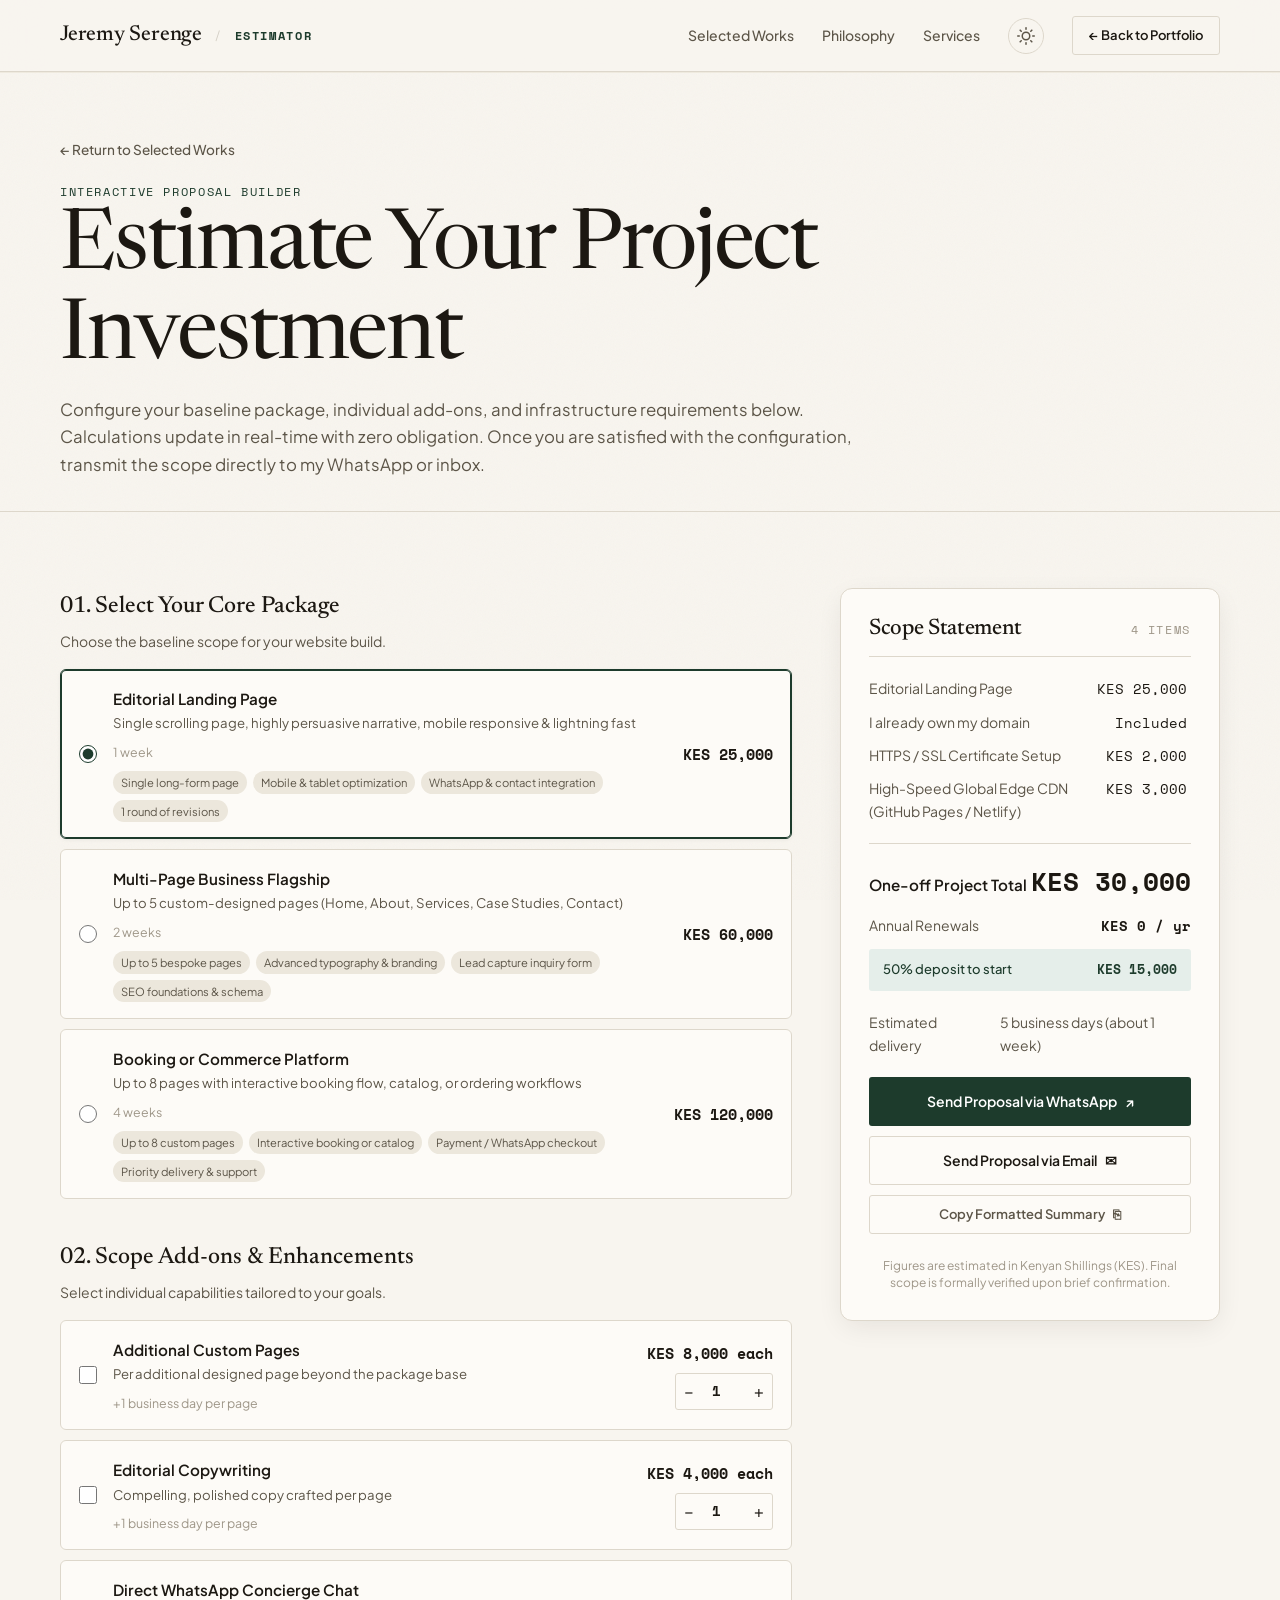
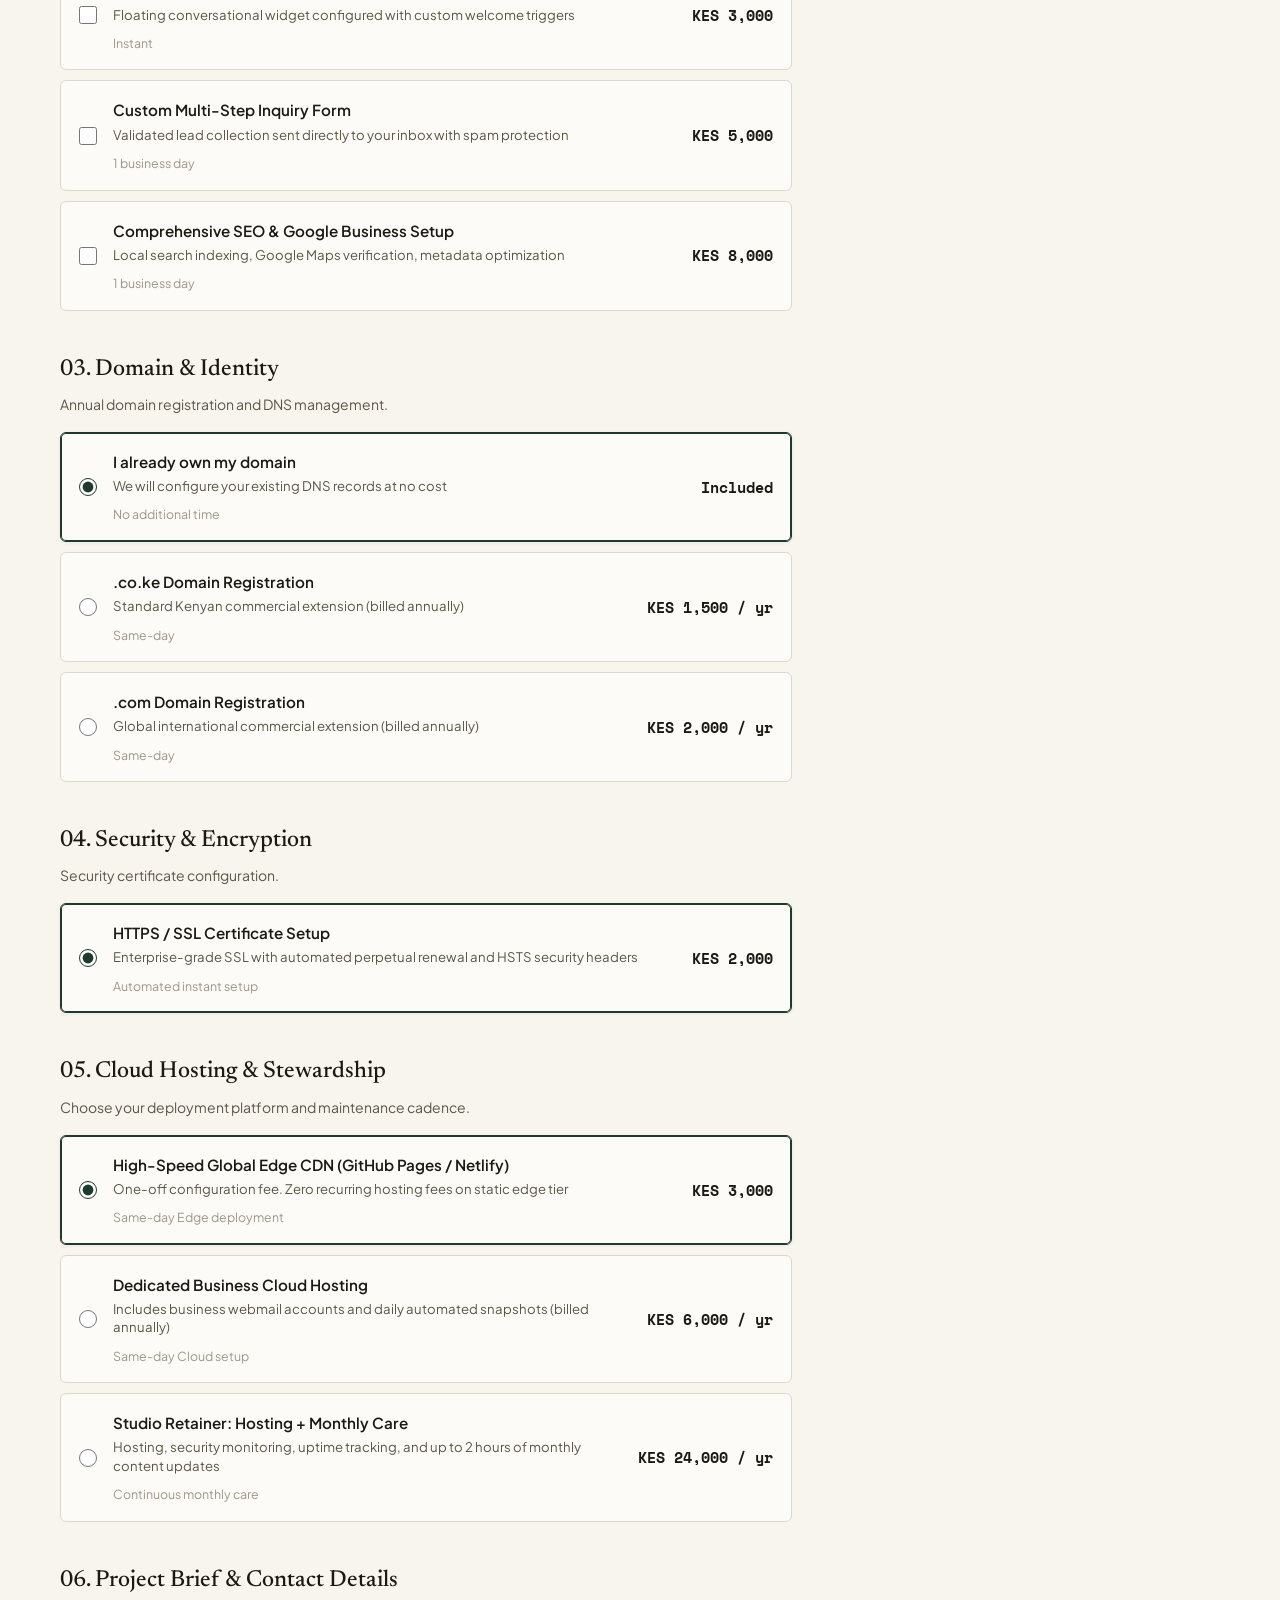
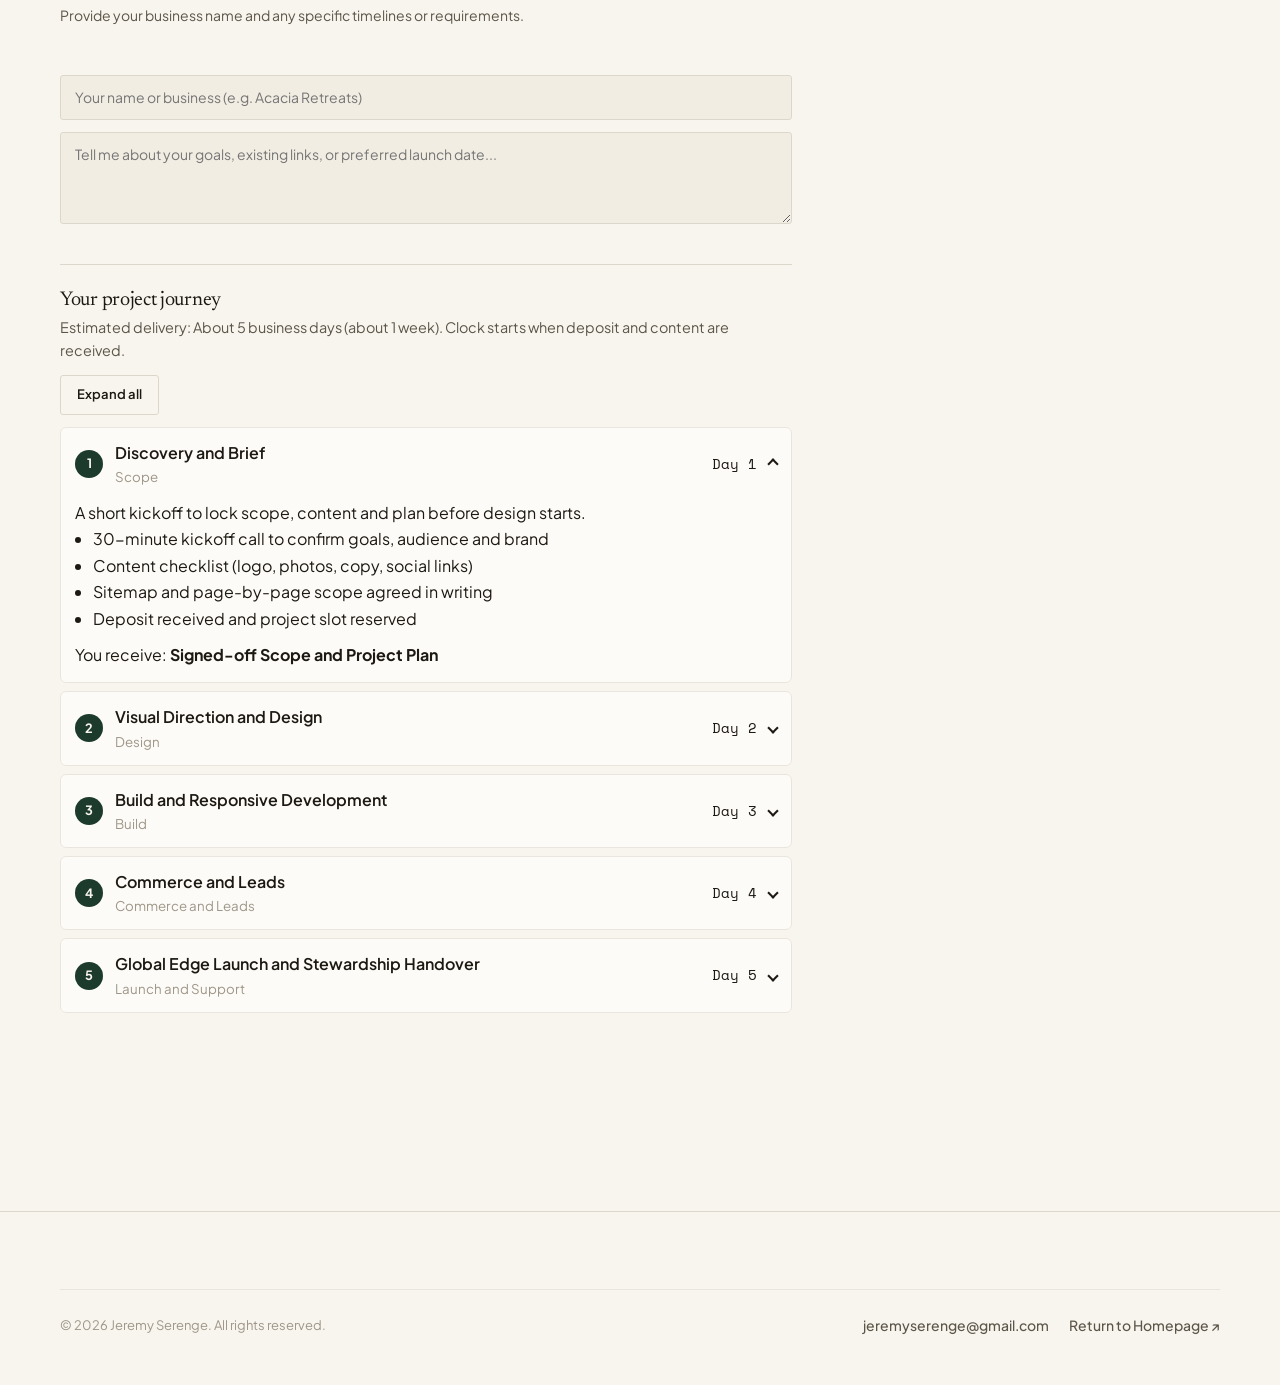
==== commit 91a48d09: "feat: project journey and delivery timeline in estimator Co-authored-by: Copilot <223556219+Copilot@" ====
--- a/quote/index.html
+++ b/quote/index.html
@@ -1,5 +1,3 @@
-<!-- Edit: quote/index.html -->
-<!-- Changes: show option timeframe, add project journey UI and timeline calculation, ensure week singular/plural logic, and update share messages -->
 <!DOCTYPE html>
 <html lang="en">
 <head>
@@ -10,22 +8,88 @@
   
   <link rel="preconnect" href="https://fonts.googleapis.com">
   <link rel="preconnect" href="https://fonts.gstatic.com" crossorigin>
-  <link href="https://fonts.googleapis.com/css2?family=Newsreader:ital,opsz,wght@0,6..72,400;0,6..72,500;0,6..72,600;1,6..72,400;1,6..72,500&family=Plus+Jakarta+Sans:wght@400;500;600;700&family=Sp[...]" rel="stylesheet">
+  <link href="https://fonts.googleapis.com/css2?family=Newsreader:ital,opsz,wght@0,6..72,400;0,6..72,500;0,6..72,600;1,6..72,400;1,6..72,500&family=Plus+Jakarta+Sans:wght@400;500;600;700&family=Space+Mono:wght@400;700&display=swap" rel="stylesheet">
   
   <link rel="stylesheet" href="../assets/css/main.css">
   <!-- Set theme before first paint to prevent flash -->
   <script>document.documentElement.setAttribute('data-theme', localStorage.getItem('theme') || 'light');</script>
   <style>
     /* Estimator-specific adjustments */
-    .quote-hero { padding-top: clamp(2.5rem, 5vw, 4rem); padding-bottom: 2rem; border-bottom: 1px solid var(--border); }
-    .back-nav { display: inline-flex; align-items: center; gap: 8px; font-size: 0.85rem; font-weight: 500; color: var(--text-secondary); margin-bottom: 16px; transition: color 0.15s ease; }
-    .back-nav:hover { color: var(--text); }
-    .toast { position: fixed; bottom: 80px; left: 50%; transform: translateX(-50%) translateY(20px); background: var(--text); color: var(--bg); padding: 10px 20px; border-radius: var(--radius-pill); font-size: 0.85rem; font-weight: 600; opacity: 0; pointer-events: none; transition: all 0.25s cubic-bezier(0.16, 1, 0.3, 1); z-index: 1000; box-shadow: var(--shadow-lg); }
-    .toast.show { opacity: 1; transform: translateX(-50%) translateY(0); }
+    .quote-hero {
+      padding-top: clamp(2.5rem, 5vw, 4rem);
+      padding-bottom: 2rem;
+      border-bottom: 1px solid var(--border);
+    }
+    .back-nav {
+      display: inline-flex;
+      align-items: center;
+      gap: 8px;
+      font-size: 0.85rem;
+      font-weight: 500;
+      color: var(--text-secondary);
+      margin-bottom: 16px;
+      transition: color 0.15s ease;
+    }
+    .back-nav:hover {
+      color: var(--text);
+    }
+    .toast {
+      position: fixed;
+      bottom: 80px;
+      left: 50%;
+      transform: translateX(-50%) translateY(20px);
+      background: var(--text);
+      color: var(--bg);
+      padding: 10px 20px;
+      border-radius: var(--radius-pill);
+      font-size: 0.85rem;
+      font-weight: 600;
+      opacity: 0;
+      pointer-events: none;
+      transition: all 0.25s cubic-bezier(0.16, 1, 0.3, 1);
+      z-index: 1000;
+      box-shadow: var(--shadow-lg);
+    }
+    .toast.show {
+      opacity: 1;
+      transform: translateX(-50%) translateY(0);
+    }
   </style>
 </head>
 <body>
-  <!-- ... header omitted for brevity (unchanged) ... -->
+
+  <!-- Site Navigation Header -->
+  <header class="site-header">
+    <div class="container header-inner">
+      <div class="brand-mark">
+        <a href="../index.html" class="brand-title" id="site-name">Jeremy Serenge</a>
+        <span class="mono-tag" style="opacity:0.4;">/</span>
+        <span class="mono-tag" style="color:var(--accent); font-weight:700;">ESTIMATOR</span>
+      </div>
+      
+      <nav class="header-nav">
+        <a href="../index.html#works" class="nav-link">Selected Works</a>
+        <a href="../index.html#philosophy" class="nav-link">Philosophy</a>
+        <a href="../index.html#services" class="nav-link">Services</a>
+        
+        <button class="theme-toggle" id="theme-btn" aria-label="Toggle theme">
+          <svg width="18" height="18" viewBox="0 0 24 24" fill="none" stroke="currentColor" stroke-width="2" stroke-linecap="round" stroke-linejoin="round">
+            <circle cx="12" cy="12" r="5"></circle>
+            <line x1="12" y1="1" x2="12" y2="3"></line>
+            <line x1="12" y1="21" x2="12" y2="23"></line>
+            <line x1="4.22" y1="4.22" x2="5.64" y2="5.64"></line>
+            <line x1="18.36" y1="18.36" x2="19.78" y2="19.78"></line>
+            <line x1="1" y1="12" x2="3" y2="12"></line>
+            <line x1="21" y1="12" x2="23" y2="12"></line>
+            <line x1="4.22" y1="19.78" x2="5.64" y2="18.36"></line>
+            <line x1="18.36" y1="5.64" x2="19.78" y2="4.22"></line>
+          </svg>
+        </button>
+
+        <a href="../index.html" class="btn btn-outline btn-sm">← Back to Portfolio</a>
+      </nav>
+    </div>
+  </header>
 
   <main>
     <!-- Estimator Introduction -->
@@ -38,7 +102,9 @@
             <h1 class="hero-title" style="margin-bottom:12px;">Estimate Your Project Investment</h1>
           </div>
         </div>
-        <p class="section-desc" style="max-width:68ch;">Configure your baseline package, individual add-ons, and infrastructure requirements below. Calculations update in real-time with zero obligation. Once you are satisfied with the config[...]</p>
+        <p class="section-desc" style="max-width:68ch;">
+          Configure your baseline package, individual add-ons, and infrastructure requirements below. Calculations update in real-time with zero obligation. Once you are satisfied with the configuration, transmit the scope directly to my WhatsApp or inbox.
+        </p>
       </div>
     </section>
 
@@ -66,23 +132,14 @@
                 </div>
               </fieldset>
             </form>
-
-            <!-- Project journey UI inserted here -->
-            <section class="journey-section" id="project-journey" aria-label="Your project journey">
-              <div class="journey-header" style="display:flex;align-items:center;gap:8px;justify-content:space-between;margin-top:18px;">
-                <div>
-                  <h3 style="margin:0;font-family:var(--font-serif);font-size:1.15rem;">Your project journey</h3>
-                  <div style="color:var(--text-secondary);font-size:0.9rem;">Estimated timeline for the selected scope</div>
-                </div>
-                <div>
-                  <button type="button" id="journey-expand-all" class="btn btn-sm btn-outline">Expand all</button>
-                  <button type="button" id="journey-collapse-all" class="btn btn-sm btn-outline">Collapse all</button>
-                </div>
+            <section class="journey-section" id="project-journey" aria-labelledby="journey-title">
+              <div class="journey-header">
+                <div><h3 id="journey-title" class="journey-title">Your project journey</h3>
+                <p class="journey-sub" id="journey-sub">Estimated timeline for your selected scope</p></div>
+                <button type="button" class="btn btn-outline btn-sm" id="journey-toggle-all">Expand all</button>
               </div>
-
-              <div id="journey-container" style="margin-top:12px; display:grid; gap:8px;"></div>
+              <div id="journey-container" class="journey-list"></div>
             </section>
-
           </div>
 
           <!-- Right Column: Sticky Statement of Investment -->
@@ -109,6 +166,7 @@
                 <span id="deposit-label">50% deposit to commence</span>
                 <span id="deposit-amount" style="font-family:var(--font-mono); font-weight:700;">KES 0</span>
               </div>
+              <div class="delivery-row"><span>Estimated delivery</span><span id="delivery-days"></span></div>
             </div>
 
             <div class="quote-btn-stack">
@@ -150,9 +208,21 @@
   <!-- Toast Notification -->
   <div class="toast" id="toast">Summary copied to clipboard</div>
 
-  <!-- Site Footer (unchanged) -->
+  <!-- Site Footer -->
+  <footer class="site-footer">
+    <div class="container">
+      <div class="footer-bottom">
+        <span>&copy; <span id="year">2026</span> <span id="footer-cr-name">Jeremy Serenge</span>. All rights reserved.</span>
+        <div style="display:flex; align-items:center; gap:20px; flex-wrap:wrap;">
+          <a id="footer-email-link" href="mailto:jeremyserenge@gmail.com" class="nav-link">jeremyserenge@gmail.com</a>
+          <a href="../index.html" class="nav-link">Return to Homepage ↗</a>
+        </div>
+      </div>
+    </div>
+  </footer>
 
   <script src="../assets/site-data.js"></script>
+  <script src="../assets/timeline.js"></script>
   <script>
     const S = window.SITE;
     const P = S.pricing;
@@ -164,20 +234,16 @@
     const currentTheme = localStorage.getItem('theme') || 'light';
     document.documentElement.setAttribute('data-theme', currentTheme);
 
-    if (themeBtn) {
-      themeBtn.addEventListener('click', () => {
-        const active = document.documentElement.getAttribute('data-theme');
-        const next = active === 'dark' ? 'light' : 'dark';
-        document.documentElement.setAttribute('data-theme', next);
-        localStorage.setItem('theme', next);
-      });
-    }
+    themeBtn.addEventListener('click', () => {
+      const active = document.documentElement.getAttribute('data-theme');
+      const next = active === 'dark' ? 'light' : 'dark';
+      document.documentElement.setAttribute('data-theme', next);
+      localStorage.setItem('theme', next);
+    });
 
     if (S.me) {
-      const siteNameEl = document.getElementById('site-name');
-      if (siteNameEl) siteNameEl.textContent = S.me.name;
-      const footerCrName = document.getElementById('footer-cr-name');
-      if (footerCrName) footerCrName.textContent = S.me.name;
+      document.getElementById('site-name').textContent = S.me.name;
+      document.getElementById('footer-cr-name').textContent = S.me.name;
       document.title = `Project Investment Estimator | ${S.me.name}`;
       if (S.me.email) {
         const emailEl = document.getElementById('footer-email-link');
@@ -208,16 +274,13 @@
             <button type="button" class="qty-btn" onclick="stepQty('${it.id}', 1)">+</button>
           </div>` : '';
 
-        // timeframe display (from assets/site-data.js if present)
-        const timeframeHtml = it.timeframe ? `<span class="opt-timeframe">${it.timeframe}</span>` : '';
-
         return `
           <label class="quote-card-opt" for="opt-${it.id}">
             <input type="${inputType}" name="${g.id}" id="opt-${it.id}" value="${it.id}" ${isChecked ? 'checked' : ''} onchange="calculateQuote()">
             <div class="opt-details">
               <span class="opt-label">${it.label}</span>
               ${it.note ? `<span class="opt-note">${it.note}</span>` : ''}
-              ${timeframeHtml}
+              ${it.timeframe ? `<span class="opt-timeframe">${it.timeframe}</span>` : ''}
               ${featuresHtml}
             </div>
             <div class="opt-price-col">
@@ -257,113 +320,30 @@
 
     let cachedSummaryText = '';
 
-    // timeline helpers
-    function clamp(n, lo, hi) { return Math.max(lo, Math.min(hi, n)); }
-
-    function allocateStageDays(totalDays, stages) {
-      // ensure we have an array of weights
-      const w = (stages || []).map(s => Number(s.w) || 0);
-      // compute exact floats
-      const exact = w.map(x => x * totalDays);
-      // initial base as floor(exact)
-      const base = exact.map(x => Math.floor(x));
-      // ensure at least 1 day per stage
-      for (let i = 0; i < base.length; i++) if (base[i] < 1) base[i] = 1;
-      let assigned = base.reduce((a,b) => a + b, 0);
-      // compute remainders
-      const remainders = exact.map((x,i) => ({ i, rem: x - Math.floor(x) }));
-      // distribute remaining days by largest remainder
-      let remaining = totalDays - assigned;
-      if (remaining > 0) {
-        remainders.sort((a,b) => b.rem - a.rem);
-        for (let k = 0; k < remainders.length && remaining > 0; k++, remaining--) base[remainders[k].i] += 1;
-      } else if (remaining < 0) {
-        // reduce where possible from smallest remainder while preserving >=1
-        remainders.sort((a,b) => a.rem - b.rem);
-        for (let k = 0; k < remainders.length && remaining < 0; k++) {
-          const idx = remainders[k].i;
-          if (base[idx] > 1) { base[idx] -= 1; remaining++; }
-        }
-      }
-      // final safeguard: if sums still mismatch adjust first stage
-      const finalSum = base.reduce((a,b) => a + b, 0);
-      if (finalSum !== totalDays) {
-        const diff = totalDays - finalSum;
-        base[0] = base[0] + diff;
-      }
-      return base;
-    }
-
-    // render journey UI (details/summary nodes)
     function renderJourneyUI() {
-      const container = document.getElementById('journey-container');
-      container.innerHTML = '';
-      (P.journey || []).forEach((stage, idx) => {
-        const d = document.createElement('details');
-        d.className = 'journey-stage';
-        d.dataset.idx = idx;
-
-        const summary = document.createElement('summary');
-        summary.innerHTML = `<strong style="font-weight:600">${idx+1}. ${stage.phase}</strong> <span style="color:var(--text-tertiary); margin-left:8px;">• ${stage.badge}</span> <span class="journey-range" style="float:right;font-family:var(--font-mono)"></span>`;
-        d.appendChild(summary);
-
-        const body = document.createElement('div');
-        body.style.padding = '10px 12px';
-        body.innerHTML = `<p style="margin:0 0 8px;color:var(--text-secondary)">${stage.summary}</p>
-          <ul style="margin:0 0 8px 18px; color:var(--text);">
-            ${stage.steps.map(s => `<li>${s}</li>`).join('')}
-          </ul>
-          <div style="font-weight:600;color:var(--text-tertiary);">You receive: <span style="font-weight:700;color:var(--text)">${stage.deliverable}</span></div>`;
-        d.appendChild(body);
-
-        container.appendChild(d);
+      const c = document.getElementById('journey-container');
+      c.innerHTML = (P.journey || []).map((s, i) => `<details class="journey-stage" data-idx="${i}"${i === 0 ? ' open' : ''}>
+        <summary><span class="journey-num">${i + 1}</span><span class="journey-phase">${s.phase}<small>${s.badge}</small></span><span class="journey-range"></span></summary>
+        <div class="journey-body"><p>${s.summary}</p><ul>${s.steps.map(x => `<li>${x}</li>`).join('')}</ul><p class="journey-deliverable">You receive: <strong>${s.deliverable}</strong></p></div></details>`).join('');
+      const btn = document.getElementById('journey-toggle-all');
+      btn.onclick = () => {
+        const all = Array.from(c.querySelectorAll('details'));
+        const open = all.every(d => d.open);
+        all.forEach(d => d.open = !open);
+        btn.textContent = open ? 'Expand all' : 'Collapse all';
+      };
+    }
+
+    function updateJourney(total) {
+      const days = Timeline.allocateStageDays(total, P.journey);
+      let end = 0;
+      document.querySelectorAll('#journey-container details').forEach((d, i) => {
+        const start = end + 1;
+        end += days[i];
+        d.querySelector('.journey-range').textContent = days[i] === 1 ? `Day ${start}` : `Days ${start} - ${end}`;
       });
-
-      // Expand / Collapse handlers
-      const exp = document.getElementById('journey-expand-all');
-      const col = document.getElementById('journey-collapse-all');
-      if (exp) exp.onclick = () => { document.querySelectorAll('#journey-container details').forEach(el => el.open = true); };
-      if (col) col.onclick = () => { document.querySelectorAll('#journey-container details').forEach(el => el.open = false); };
-    }
-
-    function updateJourneyRanges(totalDays) {
-      const stages = P.journey || [];
-      if (!stages.length) return;
-      const daysAllocated = allocateStageDays(totalDays, stages);
-      let cursor = 0;
-      const container = document.getElementById('journey-container');
-      stages.forEach((stage, idx) => {
-        const days = daysAllocated[idx];
-        const start = cursor + 1;
-        const end = cursor + days;
-        cursor = end;
-        const rangeText = days === 1 ? `Day ${start}` : `Days ${start} - ${end}`;
-        const detail = container.querySelector(`details[data-idx="${idx}"]`);
-        if (detail) {
-          const rangeEl = detail.querySelector('.journey-range');
-          if (rangeEl) rangeEl.textContent = rangeText;
-        }
-      });
-
-      // Headline: About N business days (about W weeks)
-      const weeks = Math.max(1, Math.round(totalDays / 5));
-      const weeksText = `about ${weeks} ${weeks === 1 ? 'week' : 'weeks'}`;
-      const headline = `About ${totalDays} business days (${weeksText})`;
-
-      // attach headline under the real summary element (fallbacks)
-      let summaryTitle = document.querySelector('.summary-heading .summary-title');
-      if (!summaryTitle) summaryTitle = document.querySelector('.summary-title') || document.getElementById('summary-section');
-      if (summaryTitle) {
-        let hint = document.getElementById('estimated-delivery-headline');
-        if (!hint) {
-          hint = document.createElement('div');
-          hint.id = 'estimated-delivery-headline';
-          hint.style.fontSize = '0.95rem';
-          hint.style.color = 'var(--text-secondary)';
-          summaryTitle.parentNode.insertBefore(hint, summaryTitle.nextSibling);
-        }
-        hint.textContent = `${headline} — clock starts when deposit and content are received.`;
-      }
+      document.getElementById('delivery-days').textContent = `${total} business days (${Timeline.weeksText(total)})`;
+      document.getElementById('journey-sub').textContent = Timeline.deliveryLine(total);
     }
 
     window.calculateQuote = function() {
@@ -374,11 +354,10 @@
       P.groups.forEach(g => {
         g.items.forEach(it => {
           const input = document.querySelector(`input[name="${g.id}"][value="${it.id}"]`);
-          if (!input || !input.checked) return; // only count checked options
-
-          // quantity only matters if the option is checked and has qty
+          if (!input || !input.checked) return;
+
           const qtyEl = document.querySelector(`[data-q="${it.id}"]`);
-          const qty = (it.qty && input.checked) ? Math.max(1, parseInt(qtyEl ? qtyEl.value : 1, 10) || 1) : 1;
+          const qty = qtyEl ? Math.max(1, parseInt(qtyEl.value, 10) || 1) : 1;
           const cost = (it.price || 0) * qty;
 
           if (it.per === 'year') {
@@ -415,61 +394,26 @@
       document.getElementById('deposit-amount').textContent = kes(depositVal);
       document.getElementById('deposit-label').textContent = `${P.depositPct || 50}% deposit to start`;
 
-      // --- Timeline calculation ---
-      // raw = selected package days + sum over selected add-ons of (days + daysPerQty x quantity)
-      let rawDays = 0;
-      // find the selected core package (radio group 'pkg')
-      P.groups.forEach(g => {
-        if (g.id === 'pkg') {
-          g.items.forEach(it => {
-            const input = document.querySelector(`input[name="${g.id}"][value="${it.id}"]`);
-            if (input && input.checked) {
-              rawDays += Number(it.days || 0);
-            }
-          });
-        }
-      });
-      // add selected add-ons
-      P.groups.forEach(g => {
-        if (g.id === 'add' || g.id === 'dom' || g.id === 'ssl' || g.id === 'host') {
-          g.items.forEach(it => {
-            const input = document.querySelector(`input[name="${g.id}"][value="${it.id}"]`);
-            if (!input || !input.checked) return; // only count checked add-ons
-            const days = Number(it.days || 0);
-            const dpq = Number(it.daysPerQty || 0);
-            let qty = 1;
-            if (it.qty) {
-              const qel = document.querySelector(`[data-q="${it.id}"]`);
-              qty = qel ? Math.max(1, parseInt(qel.value,10) || 1) : 1;
-            }
-            rawDays += days + (dpq * qty);
-          });
-        }
-      });
-
-      const minD = (P.timeline && Number(P.timeline.minDays)) || 5;
-      const maxD = (P.timeline && Number(P.timeline.maxDays)) || 22;
-      const totalDays = clamp(Math.round(rawDays), minD, maxD);
-
-      // update journey ranges
-      updateJourneyRanges(totalDays);
+      const totalDays = Timeline.totalDays(P.groups, (gid, iid) => {
+        const i = document.querySelector(`input[name="${gid}"][value="${iid}"]`);
+        const q = document.querySelector(`[data-q="${iid}"]`);
+        return { checked: !!(i && i.checked), qty: q ? Math.max(1, parseInt(q.value, 10) || 1) : 1 };
+      }, P.timeline);
+      updateJourney(totalDays);
 
       // Compose Share Message
       const clientName = (document.getElementById('client-name').value || '').trim() || '(Not provided)';
       const clientNotes = (document.getElementById('client-notes').value || '').trim() || 'None';
 
       const itemsText = lineItems.map(it => `• ${it.label}: ${it.cost > 0 ? kes(it.cost) + (it.isYearly ? '/yr' : '') : 'Included'}`).join('\n');
-      const weeks = Math.max(1, Math.round(totalDays / 5));
-      const weeksText = `about ${weeks} ${weeks === 1 ? 'week' : 'weeks'}`;
-      const deliveryText = `Estimated delivery: About ${totalDays} business days (${weeksText}). Clock starts when deposit and content are received.`;
-
+      
       const message = `*Website Project Proposal — ${S.me.name}*\n\n` +
         `*Client / Business:* ${clientName}\n\n` +
         `*Selected Scope & Specifications:*\n${itemsText}\n\n` +
         `*One-off Investment Total:* ${kes(onceTotal)}\n` +
         (yearTotal > 0 ? `*Annual Renewals:* ${kes(yearTotal)}/year\n` : '') +
         `*Initial Deposit (${P.depositPct || 50}%):* ${kes(depositVal)}\n\n` +
-        `*Estimated delivery:* ${deliveryText}\n\n` +
+        `${Timeline.deliveryLine(totalDays)}\n\n` +
         `*Project Notes / Brief:* ${clientNotes}\n\n` +
         `Generated via ${window.location.origin}${window.location.pathname}`;
 
@@ -487,11 +431,11 @@
 
     window.copyQuoteSummary = function() {
       if (!cachedSummaryText) calculateQuote();
-      if (navigator.clipboard && navigator.clipboard.writeText) {
-        navigator.clipboard.writeText(cachedSummaryText).then(() => { showToast('Summary copied to clipboard'); }).catch(() => { showToast('Unable to copy automatically'); });
-      } else {
-        showToast('Clipboard not available');
-      }
+      navigator.clipboard.writeText(cachedSummaryText).then(() => {
+        showToast('Summary copied to clipboard');
+      }).catch(() => {
+        showToast('Unable to copy automatically');
+      });
     };
 
     window.showToast = function(msg) {
@@ -501,11 +445,14 @@
       setTimeout(() => toast.classList.remove('show'), 2500);
     };
 
-    window.scrollToSummary = function() { document.getElementById('summary-section').scrollIntoView({ behavior: 'smooth' }); };
-
-    document.addEventListener('keydown', (e) => { if (e.key === 'Escape') { const modal = document.getElementById('preview-modal'); if (modal && modal.classList.contains('open')) { modal.classList.remove('open'); } } });
-
-    // Initial render
+    window.scrollToSummary = function() {
+      document.getElementById('summary-section').scrollIntoView({ behavior: 'smooth' });
+    };
+
+    document.getElementById('client-name').addEventListener('input', calculateQuote);
+    document.getElementById('client-notes').addEventListener('input', calculateQuote);
+
+    // Initial calculation
     renderJourneyUI();
     calculateQuote();
     document.getElementById('year').textContent = new Date().getFullYear();
--- a/assets/css/main.css
+++ b/assets/css/main.css
@@ -1,38 +1,1265 @@
-/* Added small journey & timeframe styles. Uses existing tokens with fallbacks where appropriate. */
-.opt-timeframe {
-  font-size: 0.775rem;
-  color: var(--text-tertiary, #9E9688);
+/* ==========================================================================
+   Premium Luxury Editorial Design System — Webquotations / Studio Portfolio
+   ========================================================================== */
+
+:root {
+  --font-serif: 'Newsreader', Georgia, 'Times New Roman', serif;
+  --font-sans: 'Plus Jakarta Sans', -apple-system, BlinkMacSystemFont, 'Segoe UI', Roboto, sans-serif;
+  --font-mono: 'Space Mono', 'JetBrains Mono', SFMono-Regular, Menlo, monospace;
+
+  /* ── Premium Warm Parchment Palette (designed default) ── */
+  --bg:              #F8F5EF;   /* aged ivory / warm parchment               */
+  --bg-subtle:       #F2EDE3;   /* deeper warm recess                        */
+  --surface:         #FDFBF7;   /* crisp warm white — cards & surfaces       */
+  --surface-alt:     #ECE7DC;   /* warm sand — section backgrounds           */
+  --text:            #1C1812;   /* rich warm near-black                      */
+  --text-secondary:  #5C5548;   /* warm umber                                */
+  --text-tertiary:   #9E9688;   /* warm stone — captions & mono tags         */
+  --border:          #DDD7CB;   /* warm linen border                         */
+  --border-subtle:   #EAE5DC;   /* barely-there divider                      */
+  --border-focus:    #1C1812;
+
+  /* ── Deep Forest Green (primary accent) ── */
+  --accent:          #1D3B2C;
+  --accent-hover:    #2A5240;
+  --accent-light:    #E5EEEA;
+  --accent-on:       #FFFFFF;
+
+  /* ── Gold / Brass (luxury secondary accent) ── */
+  --gold:            #9C7B3A;
+  --gold-light:      #F6EED8;
+  --gold-on:         #FFFFFF;
+
+  /* ── Terracotta ── */
+  --terracotta:      #9E5030;
+  --terracotta-light:#F7ECE6;
+
+  --radius-sm:   3px;
+  --radius-md:   6px;
+  --radius-lg:   12px;
+  --radius-pill: 9999px;
+
+  --shadow-sm:   0 1px 4px rgba(28, 24, 18, 0.05);
+  --shadow-md:   0 8px 28px -4px rgba(28, 24, 18, 0.09);
+  --shadow-lg:   0 24px 56px -8px rgba(28, 24, 18, 0.12);
+  --shadow-card: 0 2px 12px rgba(28, 24, 18, 0.06), 0 0 0 1px var(--border);
+
+  --container-max:    1240px;
+  --container-narrow: 840px;
+  --header-height:    72px;
+}
+
+/* ── Dark mode (kept for the toggle — not auto-applied) ── */
+[data-theme="dark"] {
+  --bg:              #131210;
+  --bg-subtle:       #1A1915;
+  --surface:         #1E1C18;
+  --surface-alt:     #252320;
+  --text:            #F0EDE6;
+  --text-secondary:  #9C9589;
+  --text-tertiary:   #6B6559;
+  --border:          #302D28;
+  --border-subtle:   #26231E;
+  --border-focus:    #F0EDE6;
+
+  --accent:          #5CA87C;
+  --accent-hover:    #70BE92;
+  --accent-light:    #182820;
+  --accent-on:       #0D1A12;
+
+  --gold:            #C4963D;
+  --gold-light:      #2A230F;
+  --gold-on:         #1A1200;
+
+  --terracotta:      #D07850;
+  --terracotta-light:#2C180E;
+
+  --shadow-sm:   0 1px 4px rgba(0, 0, 0, 0.35);
+  --shadow-md:   0 8px 28px -4px rgba(0, 0, 0, 0.50);
+  --shadow-lg:   0 24px 56px -8px rgba(0, 0, 0, 0.65);
+  --shadow-card: 0 2px 12px rgba(0, 0, 0, 0.30), 0 0 0 1px var(--border);
+}
+
+
+/* ==========================================================================
+   Base Styles & Reset
+   ========================================================================== */
+*, *::before, *::after {
+  box-sizing: border-box;
+  margin: 0;
+  padding: 0;
+}
+
+html {
+  font-size: 16px;
+  scroll-behavior: smooth;
+  scroll-padding-top: calc(var(--header-height) + 24px);
+  -webkit-text-size-adjust: 100%;
+}
+
+body {
+  background-color: var(--bg);
+  color: var(--text);
+  font-family: var(--font-sans);
+  font-size: 1rem;
+  line-height: 1.65;
+  -webkit-font-smoothing: antialiased;
+  -moz-osx-font-smoothing: grayscale;
+  transition: background-color 0.3s ease, color 0.3s ease;
+  overflow-x: hidden;
+}
+
+/* Subtle grain / texture overlay — adds tactile paper depth */
+body::before {
+  content: '';
+  position: fixed;
+  inset: 0;
+  z-index: 0;
+  pointer-events: none;
+  opacity: 0.035;
+  background-image: url("data:image/svg+xml,%3Csvg viewBox='0 0 256 256' xmlns='http://www.w3.org/2000/svg'%3E%3Cfilter id='noise'%3E%3CfeTurbulence type='fractalNoise' baseFrequency='0.9' numOctaves='4' stitchTiles='stitch'/%3E%3C/filter%3E%3Crect width='100%25' height='100%25' filter='url(%23noise)'/%3E%3C/svg%3E");
+  background-repeat: repeat;
+  background-size: 200px 200px;
+}
+
+/* Ensure content sits above the grain */
+body > * { position: relative; z-index: 1; }
+
+
+
+img, svg {
+  display: block;
+  max-width: 100%;
+  height: auto;
+}
+
+a {
+  color: inherit;
+  text-decoration: none;
+}
+
+button, input, select, textarea {
+  font: inherit;
+  color: inherit;
+}
+
+:focus-visible {
+  outline: 2px solid var(--accent);
+  outline-offset: 3px;
+}
+
+/* ==========================================================================
+   Typography
+   ========================================================================== */
+h1, h2, h3, h4, h5, h6 {
+  font-family: var(--font-serif);
+  font-weight: 400;
+  line-height: 1.15;
+  color: var(--text);
+  letter-spacing: -0.015em;
+}
+
+.serif-italic {
+  font-family: var(--font-serif);
+  font-style: italic;
+}
+
+.mono-tag {
+  font-family: var(--font-mono);
+  font-size: 0.725rem;
+  letter-spacing: 0.14em;
+  text-transform: uppercase;
+  color: var(--text-tertiary);
+}
+
+/* ==========================================================================
+   Containers & Layout Grids
+   ========================================================================== */
+.container {
+  width: 100%;
+  max-width: var(--container-max);
+  margin-left: auto;
+  margin-right: auto;
+  padding-left: clamp(1.25rem, 4vw, 2.5rem);
+  padding-right: clamp(1.25rem, 4vw, 2.5rem);
+}
+
+.container-narrow {
+  width: 100%;
+  max-width: var(--container-narrow);
+  margin-left: auto;
+  margin-right: auto;
+  padding-left: clamp(1.25rem, 4vw, 2.5rem);
+  padding-right: clamp(1.25rem, 4vw, 2.5rem);
+}
+
+/* ==========================================================================
+   Navigation & Header
+   ========================================================================== */
+.site-header {
+  position: sticky;
+  top: 0;
+  z-index: 100;
+  height: var(--header-height);
+  /* Warm parchment glass — feels intentional and premium */
+  background: rgba(248, 245, 239, 0.92);
+  backdrop-filter: blur(18px) saturate(1.4);
+  -webkit-backdrop-filter: blur(18px) saturate(1.4);
+  border-bottom: 1px solid var(--border);
+  /* Thin gold hairline above — barely visible, adds depth */
+  box-shadow: 0 1px 0 0 rgba(156, 123, 58, 0.08);
+  transition: background-color 0.3s ease, border-color 0.3s ease;
+}
+
+[data-theme="dark"] .site-header {
+  background: rgba(19, 18, 16, 0.92);
+  box-shadow: 0 1px 0 0 rgba(196, 150, 61, 0.12);
+}
+
+.header-inner {
+  display: flex;
+  align-items: center;
+  justify-content: space-between;
+  height: 100%;
+}
+
+.brand-mark {
+  display: flex;
+  align-items: center;
+  gap: 12px;
+}
+
+.brand-title {
+  font-family: var(--font-serif);
+  font-size: 1.35rem;
+  font-weight: 500;
+  letter-spacing: -0.01em;
+}
+
+.status-badge {
+  display: inline-flex;
+  align-items: center;
+  gap: 6px;
+  padding: 4px 10px;
+  background: var(--gold-light);
+  color: var(--gold);
+  border: 1px solid rgba(156, 123, 58, 0.2);
+  border-radius: var(--radius-pill);
+  font-size: 0.75rem;
+  font-weight: 600;
+  letter-spacing: 0.01em;
+}
+
+[data-theme="dark"] .status-badge {
+  background: var(--gold-light);
+  color: var(--gold);
+  border-color: rgba(196, 150, 61, 0.25);
+}
+
+.status-dot {
+  width: 6px;
+  height: 6px;
+  border-radius: 50%;
+  background-color: currentColor;
+  position: relative;
+}
+
+.status-dot::after {
+  content: '';
+  position: absolute;
+  inset: -3px;
+  border-radius: 50%;
+  background-color: currentColor;
+  opacity: 0.35;
+  animation: pulse-ring 2s infinite ease-out;
+}
+
+@keyframes pulse-ring {
+  0% { transform: scale(0.8); opacity: 0.6; }
+  100% { transform: scale(2.2); opacity: 0; }
+}
+
+.header-nav {
+  display: flex;
+  align-items: center;
+  gap: 28px;
+}
+
+.nav-link {
+  font-size: 0.875rem;
+  font-weight: 500;
+  color: var(--text-secondary);
+  transition: color 0.15s ease;
+}
+
+.nav-link:hover, .nav-link.active {
+  color: var(--text);
+}
+
+.theme-toggle {
+  background: transparent;
+  border: 1px solid var(--border);
+  border-radius: var(--radius-pill);
+  width: 36px;
+  height: 36px;
+  display: flex;
+  align-items: center;
+  justify-content: center;
+  cursor: pointer;
+  color: var(--text-secondary);
+  transition: all 0.2s ease;
+}
+
+.theme-toggle:hover {
+  color: var(--text);
+  border-color: var(--text);
+}
+
+/* ==========================================================================
+   Buttons & Links
+   ========================================================================== */
+.btn {
+  display: inline-flex;
+  align-items: center;
+  justify-content: center;
+  gap: 8px;
+  padding: 12px 24px;
+  font-size: 0.875rem;
+  font-weight: 600;
+  border-radius: var(--radius-sm);
+  transition: all 0.2s cubic-bezier(0.16, 1, 0.3, 1);
+  cursor: pointer;
+  border: 1px solid transparent;
+  white-space: nowrap;
+}
+
+.btn-primary {
+  background: var(--text);
+  color: var(--bg);
+}
+
+.btn-primary:hover {
+  opacity: 0.9;
+  transform: translateY(-1px);
+}
+
+.btn-accent {
+  background: var(--accent);
+  color: var(--accent-on);
+}
+
+.btn-accent:hover {
+  background: var(--accent-hover);
+  transform: translateY(-1px);
+}
+
+.btn-outline {
+  background: transparent;
+  border-color: var(--border);
+  color: var(--text);
+}
+
+.btn-outline:hover {
+  border-color: var(--text);
+  background: var(--surface-alt);
+}
+
+.btn-sm {
+  padding: 8px 16px;
+  font-size: 0.8125rem;
+}
+
+/* ==========================================================================
+   Editorial Hero Section
+   ========================================================================== */
+.hero-section {
+  padding-top: clamp(3.5rem, 8vw, 7rem);
+  padding-bottom: clamp(3.5rem, 8vw, 6rem);
+  border-bottom: 1px solid var(--border);
+  /* Warm light wash — like studio morning light on parchment */
+  background:
+    radial-gradient(ellipse 80% 60% at 30% -10%, rgba(156, 123, 58, 0.06) 0%, transparent 60%),
+    radial-gradient(ellipse 60% 50% at 80% 110%, rgba(29, 59, 44, 0.04) 0%, transparent 55%),
+    var(--bg);
+}
+
+[data-theme="dark"] .hero-section {
+  background:
+    radial-gradient(ellipse 80% 60% at 30% -10%, rgba(196, 150, 61, 0.04) 0%, transparent 60%),
+    radial-gradient(ellipse 60% 50% at 80% 110%, rgba(92, 168, 124, 0.03) 0%, transparent 55%),
+    var(--bg);
+}
+
+.hero-meta {
+  display: flex;
+  align-items: center;
+  gap: 16px;
+  margin-bottom: 24px;
+}
+
+.hero-title {
+  font-size: clamp(2.6rem, 6.5vw, 5.2rem);
+  font-weight: 400;
+  line-height: 1.08;
+  letter-spacing: -0.025em;
+  max-width: 17ch;
+  margin-bottom: 32px;
+}
+
+.hero-bio {
+  font-size: clamp(1.05rem, 2vw, 1.25rem);
+  line-height: 1.6;
+  color: var(--text-secondary);
+  max-width: 58ch;
+  margin-bottom: 40px;
+}
+
+.hero-actions {
+  display: flex;
+  flex-wrap: wrap;
+  gap: 16px;
+  align-items: center;
+}
+
+.hero-indicators {
+  margin-top: clamp(3rem, 6vw, 5rem);
+  display: grid;
+  grid-template-columns: repeat(auto-fit, minmax(200px, 1fr));
+  gap: 24px;
+  padding-top: 32px;
+  border-top: 1px solid var(--border-subtle);
+}
+
+.indicator-item {
+  display: flex;
+  flex-direction: column;
+  gap: 4px;
+}
+
+.indicator-value {
+  font-family: var(--font-serif);
+  font-size: 1.5rem;
+  font-weight: 500;
+  color: var(--text);
+}
+
+.indicator-label {
+  font-size: 0.85rem;
+  color: var(--text-secondary);
+}
+
+/* ==========================================================================
+   Selected Works / Demos Section
+   ========================================================================== */
+.section-header {
+  display: flex;
+  flex-direction: column;
+  gap: 12px;
+  margin-bottom: clamp(2.5rem, 5vw, 4rem);
+}
+
+.section-title-wrap {
+  display: flex;
+  align-items: baseline;
+  justify-content: space-between;
+  flex-wrap: wrap;
+  gap: 16px;
+}
+
+.section-title {
+  font-size: clamp(2rem, 4vw, 3rem);
+}
+
+.section-desc {
+  font-size: 1.05rem;
+  color: var(--text-secondary);
+  max-width: 56ch;
+}
+
+.works-grid {
+  display: flex;
+  flex-direction: column;
+  gap: clamp(2.5rem, 5vw, 4.5rem);
+}
+
+.work-card {
+  display: grid;
+  grid-template-columns: 1.15fr 1fr;
+  gap: clamp(2rem, 4vw, 3.5rem);
+  align-items: center;
+  padding-bottom: clamp(2.5rem, 5vw, 4.5rem);
+  border-bottom: 1px solid var(--border-subtle);
+}
+
+.work-card:last-child {
+  border-bottom: none;
+  padding-bottom: 0;
+}
+
+.work-card.reverse {
+  grid-template-columns: 1fr 1.15fr;
+}
+
+.work-card.reverse .work-visual {
+  order: 2;
+}
+
+.work-card.reverse .work-content {
+  order: 1;
+}
+
+.work-visual {
+  position: relative;
+  background: var(--surface-alt);
+  border: 1px solid var(--border);
+  border-radius: var(--radius-md);
+  overflow: hidden;
+  aspect-ratio: 16 / 10;
+  transition: transform 0.3s cubic-bezier(0.16, 1, 0.3, 1), box-shadow 0.3s ease;
+}
+
+.work-visual:hover {
+  transform: translateY(-2px);
+  box-shadow: var(--shadow-md);
+}
+
+.work-visual::after {
+  content: 'Interactive Demo ↗';
+  position: absolute;
+  bottom: 12px;
+  right: 12px;
+  background: rgba(18, 19, 18, 0.85);
+  color: #FFFFFF;
+  backdrop-filter: blur(8px);
+  -webkit-backdrop-filter: blur(8px);
+  padding: 5px 12px;
+  border-radius: var(--radius-pill);
+  font-family: var(--font-sans);
+  font-size: 0.725rem;
+  font-weight: 600;
+  letter-spacing: 0.03em;
+  opacity: 0;
+  transform: translateY(4px);
+  transition: all 0.2s ease;
+  pointer-events: none;
+}
+
+.work-visual:hover::after {
+  opacity: 1;
+  transform: translateY(0);
+}
+
+.work-img {
+  width: 100%;
+  height: 100%;
+  object-fit: cover;
+  object-position: center top;
+}
+
+.work-content {
+  display: flex;
+  flex-direction: column;
+  gap: 16px;
+}
+
+.work-meta-top {
+  display: flex;
+  align-items: center;
+  gap: 12px;
+}
+
+.work-title {
+  font-size: clamp(1.8rem, 3.2vw, 2.4rem);
+  font-weight: 500;
+}
+
+.work-type {
+  font-size: 0.925rem;
+  color: var(--terracotta);
+  font-weight: 500;
+}
+
+.work-blurb {
+  font-size: 1rem;
+  color: var(--text-secondary);
+  line-height: 1.6;
+}
+
+.work-tags {
+  display: flex;
+  flex-wrap: wrap;
+  gap: 8px;
+  margin-top: 4px;
+}
+
+.tag-badge {
+  font-size: 0.75rem;
+  padding: 4px 10px;
+  background: var(--surface-alt);
+  border: 1px solid var(--border-subtle);
+  border-radius: var(--radius-pill);
+  color: var(--text-secondary);
+}
+
+.work-links {
+  display: flex;
+  align-items: center;
+  gap: 14px;
+  margin-top: 8px;
+}
+
+/* ==========================================================================
+   Studio Philosophy & Disciplines
+   ========================================================================== */
+.philosophy-grid {
+  display: grid;
+  grid-template-columns: repeat(auto-fit, minmax(260px, 1fr));
+  gap: 32px;
+}
+
+.philosophy-item {
+  border-top: 1px solid var(--border);
+  padding-top: 24px;
+  display: flex;
+  flex-direction: column;
+  gap: 12px;
+}
+
+.philosophy-num {
+  font-family: var(--font-mono);
+  font-size: 0.8rem;
+  color: var(--gold);
+}
+
+.philosophy-title {
+  font-size: 1.35rem;
+  font-weight: 500;
+}
+
+.philosophy-desc {
+  font-size: 0.925rem;
+  color: var(--text-secondary);
+  line-height: 1.65;
+}
+
+/* ==========================================================================
+   Editorial Services Section
+   ========================================================================== */
+.services-list {
+  display: grid;
+  grid-template-columns: 1fr;
+  border-top: 1px solid var(--border);
+}
+
+.service-row {
+  display: grid;
+  grid-template-columns: 80px 240px 1fr;
+  gap: 24px;
+  align-items: baseline;
+  padding: 28px 0;
+  border-bottom: 1px solid var(--border-subtle);
+}
+
+.service-num {
+  font-family: var(--font-mono);
+  font-size: 0.8rem;
+  color: var(--text-tertiary);
+}
+
+.service-name {
+  font-family: var(--font-serif);
+  font-size: 1.35rem;
+  font-weight: 500;
+}
+
+.service-summary {
+  font-size: 0.95rem;
+  color: var(--text-secondary);
+  line-height: 1.6;
+}
+
+/* ==========================================================================
+   Editorial CTA Banner
+   ========================================================================== */
+.cta-banner {
+  background: linear-gradient(135deg, var(--surface) 0%, var(--gold-light) 100%);
+  border: 1px solid rgba(156, 123, 58, 0.22);
+  border-left: 3px solid var(--gold);
+  border-radius: var(--radius-lg);
+  padding: clamp(2.5rem, 6vw, 4.5rem);
+  display: flex;
+  flex-direction: column;
+  gap: 24px;
+  align-items: flex-start;
+  box-shadow: var(--shadow-sm);
+  margin-top: clamp(3rem, 6vw, 5rem);
+  position: relative;
+  overflow: hidden;
+}
+
+/* Warm glow spot top-right */
+.cta-banner::before {
+  content: '';
+  position: absolute;
+  top: -40px;
+  right: -40px;
+  width: 240px;
+  height: 240px;
+  border-radius: 50%;
+  background: radial-gradient(circle, rgba(156, 123, 58, 0.07) 0%, transparent 70%);
+  pointer-events: none;
+}
+
+[data-theme="dark"] .cta-banner {
+  background: linear-gradient(135deg, var(--surface) 0%, var(--gold-light) 100%);
+  border-color: rgba(196, 150, 61, 0.25);
+  border-left-color: var(--gold);
+}
+
+.cta-banner h2 {
+  font-size: clamp(2rem, 4vw, 3.2rem);
+  max-width: 20ch;
+}
+
+.cta-banner p {
+  color: var(--text-secondary);
+  font-size: 1.1rem;
+  max-width: 54ch;
+}
+
+/* ==========================================================================
+   Interactive Quote Builder (quote/index.html)
+   ========================================================================== */
+.quote-layout {
+  display: grid;
+  grid-template-columns: 1fr 380px;
+  gap: 48px;
+  align-items: start;
+  margin-top: 36px;
+}
+
+.quote-group {
+  margin-bottom: 40px;
+  border: none;
+  padding: 0;
+}
+
+.quote-legend {
+  display: flex;
+  flex-direction: column;
+  gap: 4px;
+  margin-bottom: 16px;
+  width: 100%;
+}
+
+.quote-legend-title {
+  font-family: var(--font-serif);
+  font-size: 1.45rem;
+  font-weight: 500;
+  color: var(--text);
+}
+
+.quote-legend-desc {
+  font-size: 0.875rem;
+  color: var(--text-secondary);
+}
+
+.options-stack {
+  display: flex;
+  flex-direction: column;
+  gap: 10px;
+}
+
+.quote-card-opt {
+  display: grid;
+  grid-template-columns: auto 1fr auto;
+  gap: 16px;
+  align-items: center;
+  padding: 16px 18px;
+  background: var(--surface);
+  border: 1px solid var(--border);
+  border-radius: var(--radius-md);
+  cursor: pointer;
+  transition: all 0.2s cubic-bezier(0.16, 1, 0.3, 1);
+  user-select: none;
+}
+
+.quote-card-opt:hover {
+  border-color: var(--text-tertiary);
+  background: var(--surface-alt);
+}
+
+.quote-card-opt:has(input:checked) {
+  border-color: var(--accent);
+  background: var(--surface);
+  box-shadow: inset 0 0 0 1px var(--accent), var(--shadow-sm);
+}
+
+.quote-card-opt input[type="radio"],
+.quote-card-opt input[type="checkbox"] {
+  accent-color: var(--accent);
+  width: 18px;
+  height: 18px;
+  cursor: pointer;
+}
+
+.opt-details {
+  display: flex;
+  flex-direction: column;
+  gap: 3px;
+}
+
+.opt-label {
+  font-weight: 600;
+  font-size: 0.95rem;
+  color: var(--text);
+}
+
+.opt-note {
+  font-size: 0.825rem;
+  color: var(--text-secondary);
+  line-height: 1.4;
+}
+
+.opt-features {
+  display: flex;
+  flex-wrap: wrap;
+  gap: 6px;
   margin-top: 6px;
-  display: block;
-}
-.journey-section {
-  margin-top: 1rem;
-  border-top: 1px solid var(--border, #DDD7CB);
-  padding-top: 1rem;
-}
-.journey-stage summary {
+}
+
+.opt-pill {
+  font-size: 0.7rem;
+  padding: 2px 8px;
+  background: var(--surface-alt);
+  border-radius: var(--radius-pill);
+  color: var(--text-secondary);
+}
+
+.opt-price-col {
+  text-align: right;
+  display: flex;
+  flex-direction: column;
+  align-items: flex-end;
+  gap: 8px;
+}
+
+.opt-price {
+  font-family: var(--font-mono);
+  font-weight: 600;
+  font-size: 0.925rem;
+  color: var(--text);
+  white-space: nowrap;
+}
+
+.opt-qty-stepper {
+  display: inline-flex;
+  align-items: center;
+  border: 1px solid var(--border);
+  border-radius: var(--radius-sm);
+  background: var(--surface);
+}
+
+.qty-btn {
+  background: transparent;
+  border: none;
+  padding: 4px 8px;
   cursor: pointer;
-  display: flex;
-  align-items: center;
+  color: var(--text);
+}
+
+.qty-input {
+  width: 44px;
+  text-align: center;
+  border: none;
+  background: transparent;
+  font-family: var(--font-mono);
+  font-size: 0.85rem;
+  font-weight: 600;
+}
+
+/* Statement of Investment (Sticky Summary on Desktop) */
+.quote-summary-card {
+  position: sticky;
+  top: calc(var(--header-height) + 24px);
+  background: var(--surface);
+  border: 1px solid var(--border);
+  border-radius: var(--radius-lg);
+  padding: 28px;
+  box-shadow: var(--shadow-md);
+  display: flex;
+  flex-direction: column;
+  gap: 20px;
+}
+
+.summary-heading {
+  display: flex;
+  align-items: baseline;
   justify-content: space-between;
+  border-bottom: 1px solid var(--border);
+  padding-bottom: 14px;
+}
+
+.summary-title {
+  font-family: var(--font-serif);
+  font-size: 1.4rem;
+  font-weight: 500;
+}
+
+.summary-items-list {
+  list-style: none;
+  display: flex;
+  flex-direction: column;
+  gap: 10px;
+  max-height: 280px;
+  overflow-y: auto;
+  padding-right: 4px;
+}
+
+.summary-item-row {
+  display: flex;
+  justify-content: space-between;
+  align-items: baseline;
+  font-size: 0.875rem;
   gap: 12px;
-  padding: 8px 12px;
+}
+
+.summary-item-label {
+  color: var(--text-secondary);
+}
+
+.summary-item-val {
+  font-family: var(--font-mono);
+  font-weight: 500;
+  color: var(--text);
+  white-space: nowrap;
+}
+
+.summary-totals {
+  border-top: 1px solid var(--border);
+  padding-top: 16px;
+  display: flex;
+  flex-direction: column;
+  gap: 12px;
+}
+
+.total-row {
+  display: flex;
+  justify-content: space-between;
+  align-items: baseline;
+}
+
+.total-main {
+  font-family: var(--font-mono);
+  font-size: 1.6rem;
+  font-weight: 700;
+  color: var(--text);
+}
+
+.deposit-callout {
+  background: var(--accent-light);
+  color: var(--accent);
+  padding: 10px 14px;
+  border-radius: var(--radius-sm);
+  font-size: 0.8125rem;
+  display: flex;
+  justify-content: space-between;
+  font-weight: 500;
+}
+
+.quote-inputs-group {
+  display: flex;
+  flex-direction: column;
+  gap: 12px;
+}
+
+.quote-field {
+  width: 100%;
+  padding: 10px 14px;
+  background: var(--bg-subtle);
+  border: 1px solid var(--border);
+  border-radius: var(--radius-sm);
+  color: var(--text);
+  font-size: 0.875rem;
+  transition: border-color 0.15s;
+}
+
+.quote-field:focus {
+  outline: none;
+  border-color: var(--text);
+}
+
+.quote-btn-stack {
+  display: flex;
+  flex-direction: column;
+  gap: 10px;
+}
+
+/* Mobile Sticky Bar for Quote */
+.mobile-quote-bar {
+  display: none;
+  position: fixed;
+  bottom: 0;
+  left: 0;
+  right: 0;
+  z-index: 90;
+  background: var(--surface);
+  border-top: 1px solid var(--border);
+  padding: 12px 20px;
+  box-shadow: 0 -4px 16px rgba(0, 0, 0, 0.08);
+  justify-content: space-between;
+  align-items: center;
+}
+
+.mobile-quote-total-group {
+  display: flex;
+  flex-direction: column;
+}
+
+.mobile-total-label {
+  font-size: 0.75rem;
+  color: var(--text-secondary);
+}
+
+.mobile-total-val {
+  font-family: var(--font-mono);
+  font-size: 1.25rem;
+  font-weight: 700;
+  color: var(--text);
+}
+
+/* ==========================================================================
+   Interactive Device Preview Modal
+   ========================================================================== */
+.preview-modal-backdrop {
+  position: fixed;
+  inset: 0;
+  z-index: 1000;
+  background: rgba(18, 19, 18, 0.75);
+  backdrop-filter: blur(8px);
+  -webkit-backdrop-filter: blur(8px);
+  display: flex;
+  align-items: center;
+  justify-content: center;
+  padding: 20px;
+  opacity: 0;
+  pointer-events: none;
+  transition: opacity 0.25s ease;
+}
+
+.preview-modal-backdrop.open {
+  opacity: 1;
+  pointer-events: auto;
+}
+
+.preview-modal-box {
+  width: 100%;
+  max-width: 1100px;
+  height: 90vh;
+  background: var(--surface);
+  border: 1px solid var(--border);
+  border-radius: var(--radius-lg);
+  box-shadow: var(--shadow-lg);
+  display: flex;
+  flex-direction: column;
+  overflow: hidden;
+  transform: translateY(12px) scale(0.98);
+  transition: transform 0.25s cubic-bezier(0.16, 1, 0.3, 1);
+}
+
+.preview-modal-backdrop.open .preview-modal-box {
+  transform: translateY(0) scale(1);
+}
+
+.preview-modal-header {
+  padding: 14px 20px;
+  border-bottom: 1px solid var(--border);
+  display: flex;
+  align-items: center;
+  justify-content: space-between;
+  background: var(--bg-subtle);
+}
+
+.preview-device-switcher {
+  display: inline-flex;
+  background: var(--surface);
+  border: 1px solid var(--border);
+  border-radius: var(--radius-pill);
+  padding: 2px;
+}
+
+.device-btn {
   background: transparent;
-  border-radius: 6px;
-}
-.journey-stage[open] summary {
-  background: var(--surface-alt, #ECE7DC);
-}
-.journey-stage {
-  border: 1px solid var(--border-subtle, #EAE5DC);
-  border-radius: var(--radius-md, 6px);
+  border: none;
+  padding: 4px 12px;
+  font-size: 0.75rem;
+  font-weight: 600;
+  border-radius: var(--radius-pill);
+  cursor: pointer;
+  color: var(--text-secondary);
+  transition: all 0.15s;
+}
+
+.device-btn.active {
+  background: var(--text);
+  color: var(--bg);
+}
+
+.preview-frame-wrap {
+  flex: 1;
+  background: var(--bg-subtle);
+  display: flex;
+  align-items: center;
+  justify-content: center;
+  padding: 20px;
   overflow: hidden;
 }
-.journey-stage > div { /* changed per request: not details > div */
-  background: var(--surface, #FDFBF7);
-  padding: 0 12px 12px 12px;
-}
-@media (max-width:640px) {
-  .quote-layout { grid-template-columns: 1fr; }
-  .quote-summary-card { position: relative; top: auto; }
-}
+
+.preview-frame {
+  width: 100%;
+  height: 100%;
+  border: none;
+  background: #FFF;
+  border-radius: var(--radius-md);
+  box-shadow: var(--shadow-md);
+  transition: all 0.3s cubic-bezier(0.16, 1, 0.3, 1);
+}
+
+.preview-frame.phone-mode {
+  width: 390px;
+  height: 780px;
+  max-height: 100%;
+  border-radius: 36px;
+  border: 8px solid #222;
+  box-shadow: var(--shadow-lg);
+}
+
+/* ==========================================================================
+   Colophon / Footer
+   ========================================================================== */
+.site-footer {
+  border-top: 1px solid var(--border);
+  padding: clamp(3rem, 6vw, 5rem) 0 3rem;
+  margin-top: clamp(4rem, 8vw, 7rem);
+}
+
+.footer-grid {
+  display: grid;
+  grid-template-columns: 2fr 1fr 1fr;
+  gap: 40px;
+  margin-bottom: 48px;
+}
+
+.footer-brand {
+  display: flex;
+  flex-direction: column;
+  gap: 12px;
+  max-width: 40ch;
+}
+
+.footer-nav-col {
+  display: flex;
+  flex-direction: column;
+  gap: 12px;
+}
+
+.footer-heading {
+  font-family: var(--font-mono);
+  font-size: 0.75rem;
+  letter-spacing: 0.12em;
+  text-transform: uppercase;
+  color: var(--text-tertiary);
+  margin-bottom: 4px;
+}
+
+.footer-bottom {
+  display: flex;
+  justify-content: space-between;
+  align-items: center;
+  flex-wrap: wrap;
+  gap: 16px;
+  padding-top: 24px;
+  border-top: 1px solid var(--border-subtle);
+  font-size: 0.8125rem;
+  color: var(--text-tertiary);
+}
+
+/* ==========================================================================
+   Responsive Breakpoints
+   ========================================================================== */
+@media (max-width: 960px) {
+  .work-card, .work-card.reverse {
+    grid-template-columns: 1fr;
+    gap: 24px;
+  }
+  .work-card.reverse .work-visual {
+    order: 1;
+  }
+  .work-card.reverse .work-content {
+    order: 2;
+  }
+  .service-row {
+    grid-template-columns: 60px 1fr;
+  }
+  .service-summary {
+    grid-column: 2;
+  }
+  .quote-layout {
+    grid-template-columns: 1fr;
+  }
+  .quote-summary-card {
+    position: static;
+  }
+  .mobile-quote-bar {
+    display: flex;
+  }
+  .footer-grid {
+    grid-template-columns: 1fr;
+    gap: 32px;
+  }
+}
+
+@media (max-width: 640px) {
+  .hero-indicators {
+    grid-template-columns: 1fr;
+    gap: 16px;
+  }
+  .service-row {
+    grid-template-columns: 1fr;
+    gap: 8px;
+  }
+  .service-summary {
+    grid-column: 1;
+  }
+  .quote-card-opt {
+    grid-template-columns: auto 1fr;
+    align-items: start;
+  }
+  .opt-price-col {
+    grid-column: 2;
+    align-items: flex-start;
+    text-align: left;
+    margin-top: 6px;
+  }
+  .header-nav {
+    display: none;
+  }
+}
+
+.opt-timeframe{display:block;margin-top:6px;font-size:.775rem;color:var(--text-tertiary,#9E9688)}
+.journey-section{margin-top:2rem;border-top:1px solid var(--border,#DDD7CB);padding-top:1.5rem}
+.journey-header{display:flex;justify-content:space-between;align-items:flex-end;gap:12px;flex-wrap:wrap;margin-bottom:12px}
+.journey-title{margin:0;font-family:var(--font-serif,serif);font-size:1.25rem}
+.journey-sub{margin:4px 0 0;color:var(--text-secondary,#6b6458);font-size:.9rem}
+.journey-list{display:grid;gap:8px}
+.journey-stage{border:1px solid var(--border-subtle,#EAE5DC);border-radius:var(--radius-md,6px);background:var(--surface,#FDFBF7);overflow:hidden}
+.journey-stage summary{display:flex;align-items:center;gap:12px;padding:12px 14px;cursor:pointer;list-style:none}
+.journey-stage summary::-webkit-details-marker{display:none}
+.journey-stage summary::after{content:"";width:8px;height:8px;border-right:2px solid currentColor;border-bottom:2px solid currentColor;transform:rotate(45deg);transition:transform .15s}
+.journey-stage[open] summary::after{transform:rotate(-135deg)}
+.journey-num{flex:none;width:28px;height:28px;border-radius:50%;background:var(--accent,#b98b35);color:var(--bg,#fff);display:grid;place-items:center;font-size:.8rem;font-weight:700}
+.journey-phase{flex:1;font-weight:600}.journey-phase small{display:block;font-weight:400;color:var(--text-tertiary,#9E9688)}
+.journey-range{font-family:var(--font-mono,monospace);font-size:.85rem;white-space:nowrap}
+.journey-body{padding:0 14px 14px}.journey-body ul{margin:0 0 10px 18px}
+.delivery-row{display:flex;justify-content:space-between;gap:12px;padding-top:8px;font-size:.875rem;color:var(--text-secondary,#6b6458)}
+@media (prefers-reduced-motion:reduce){.journey-stage summary::after{transition:none}}
